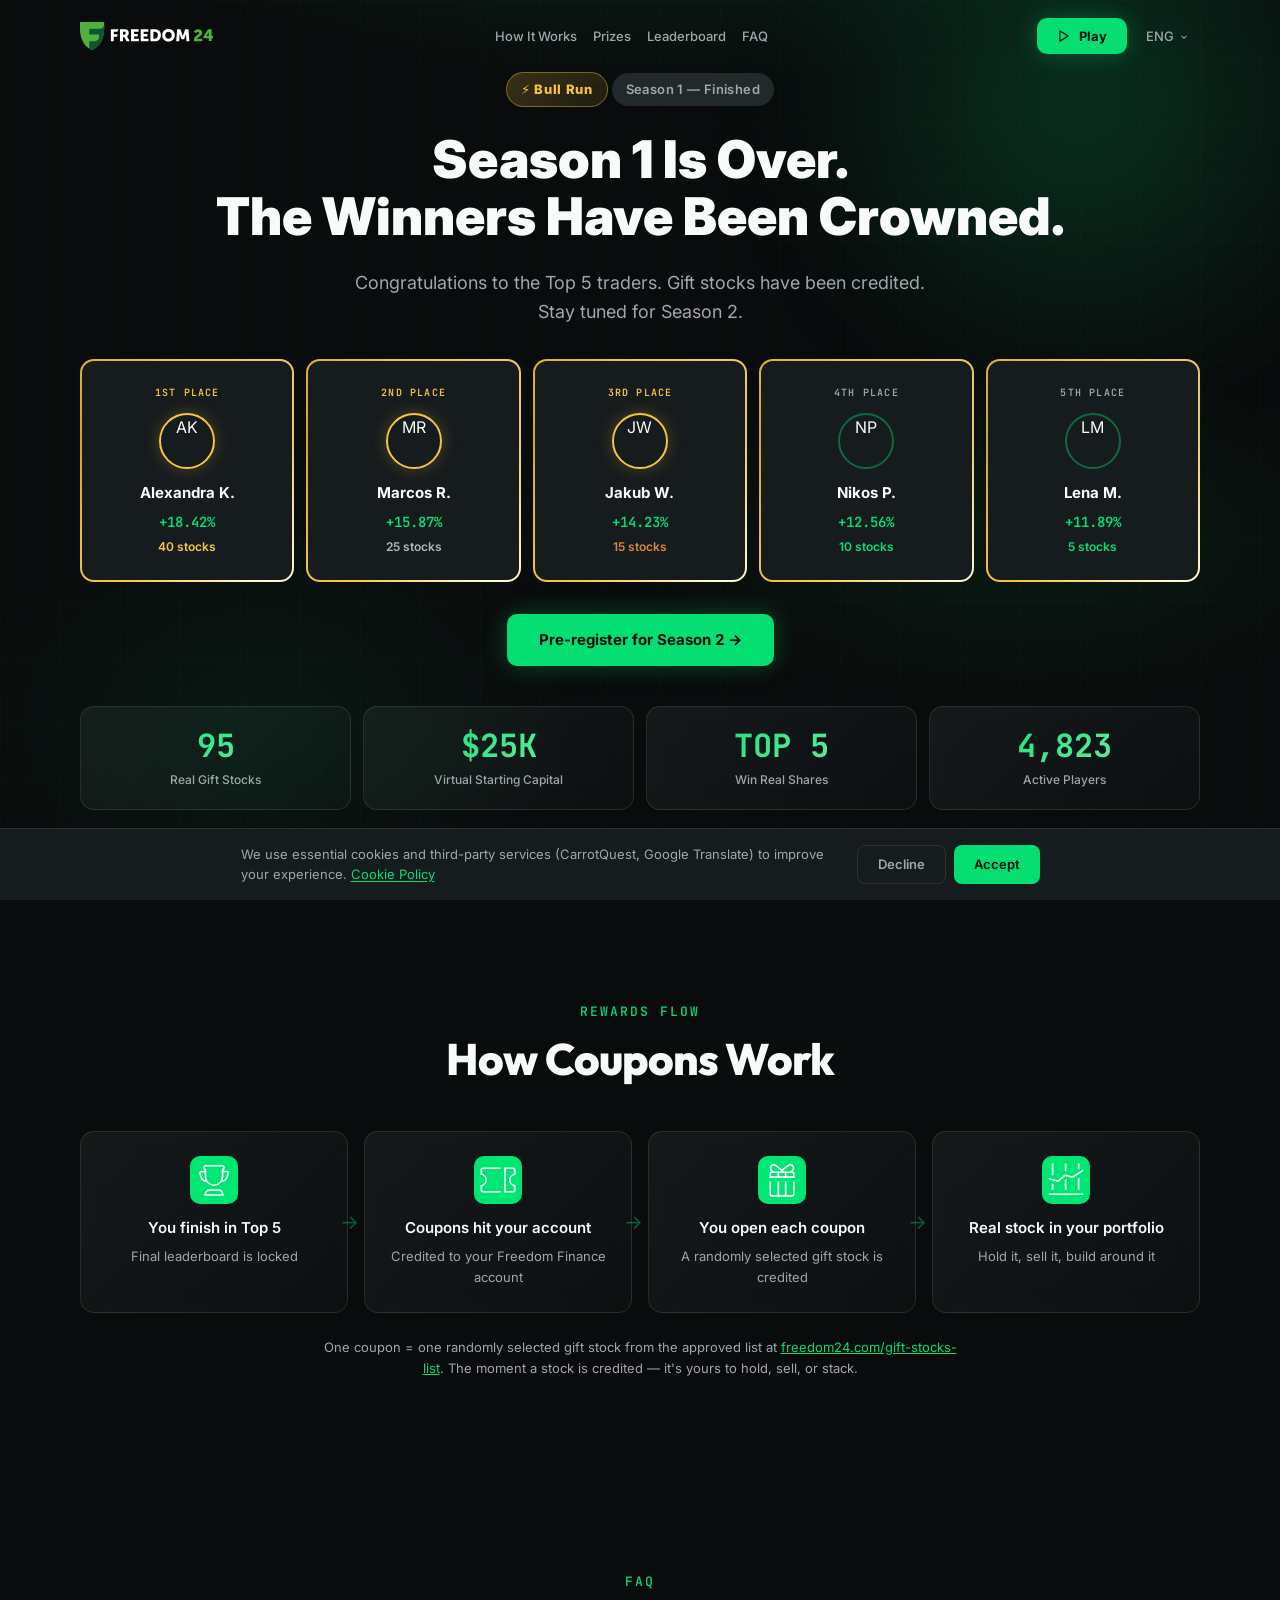
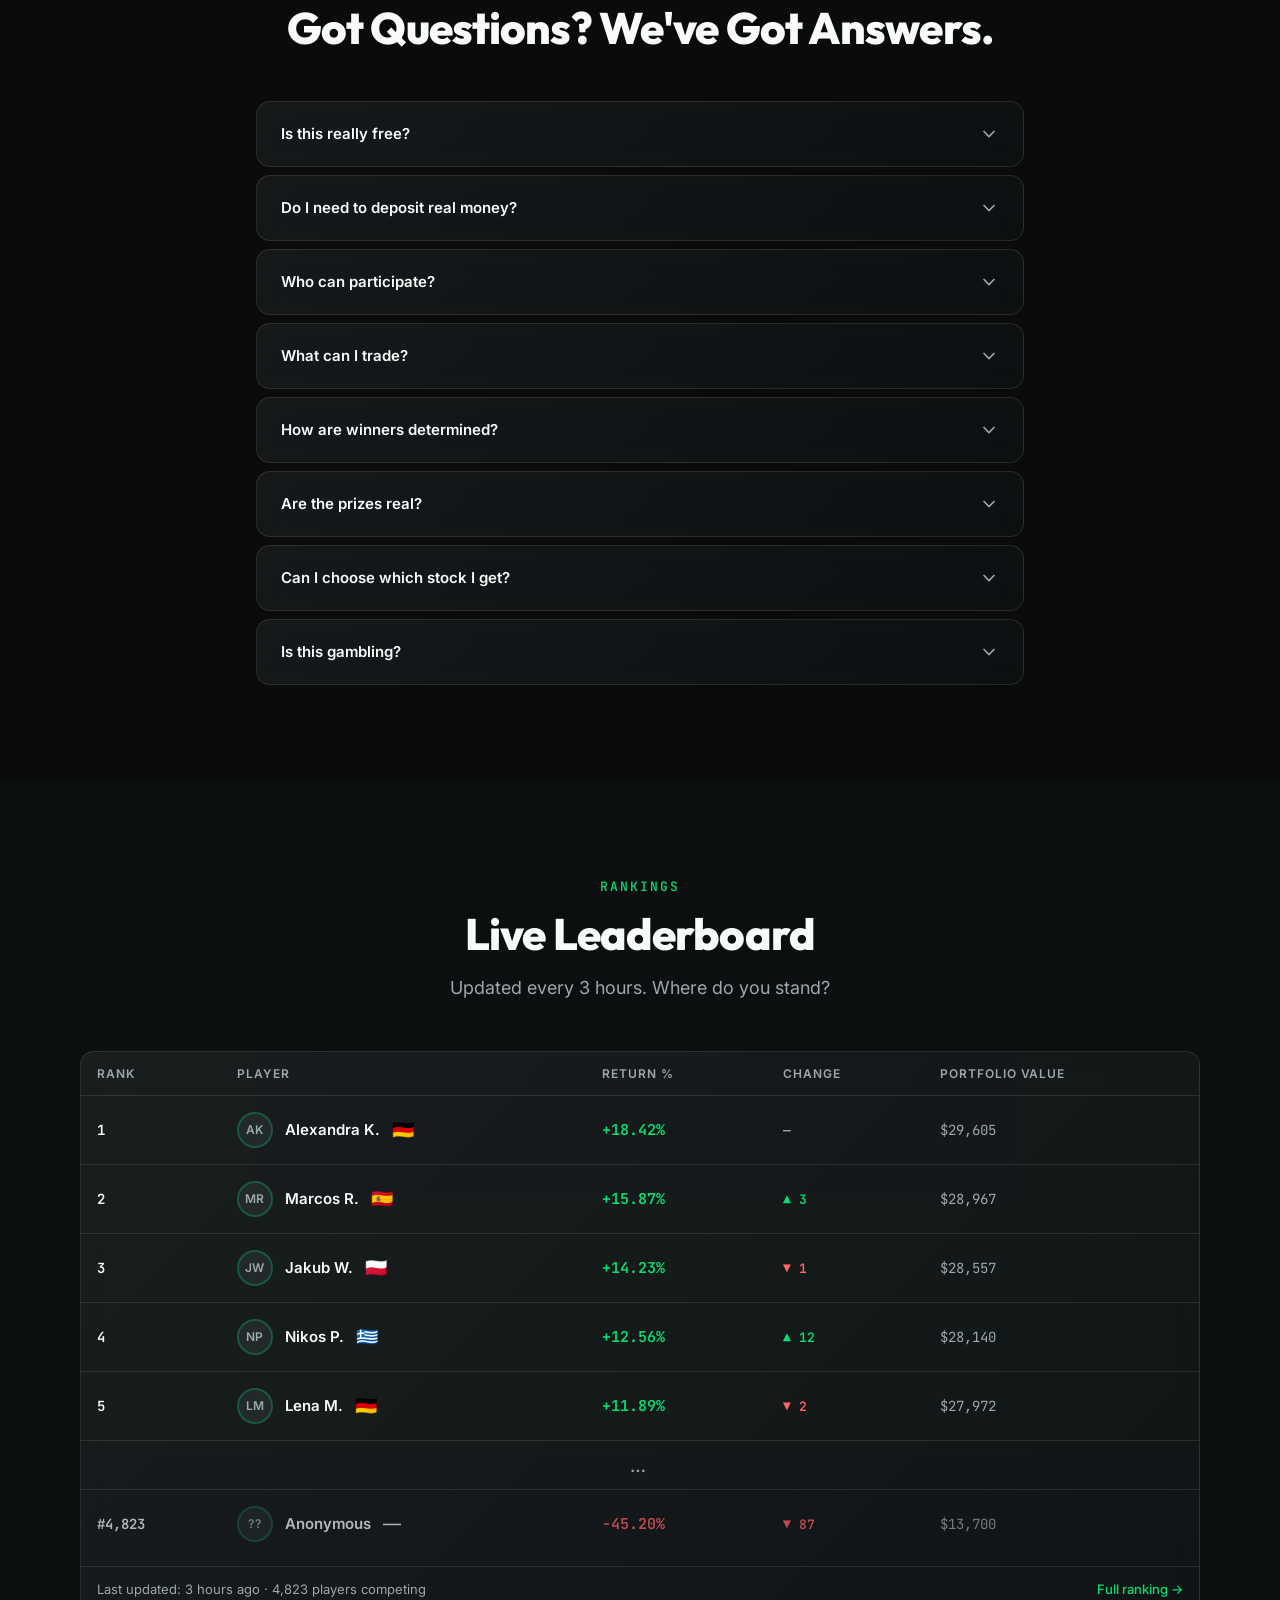
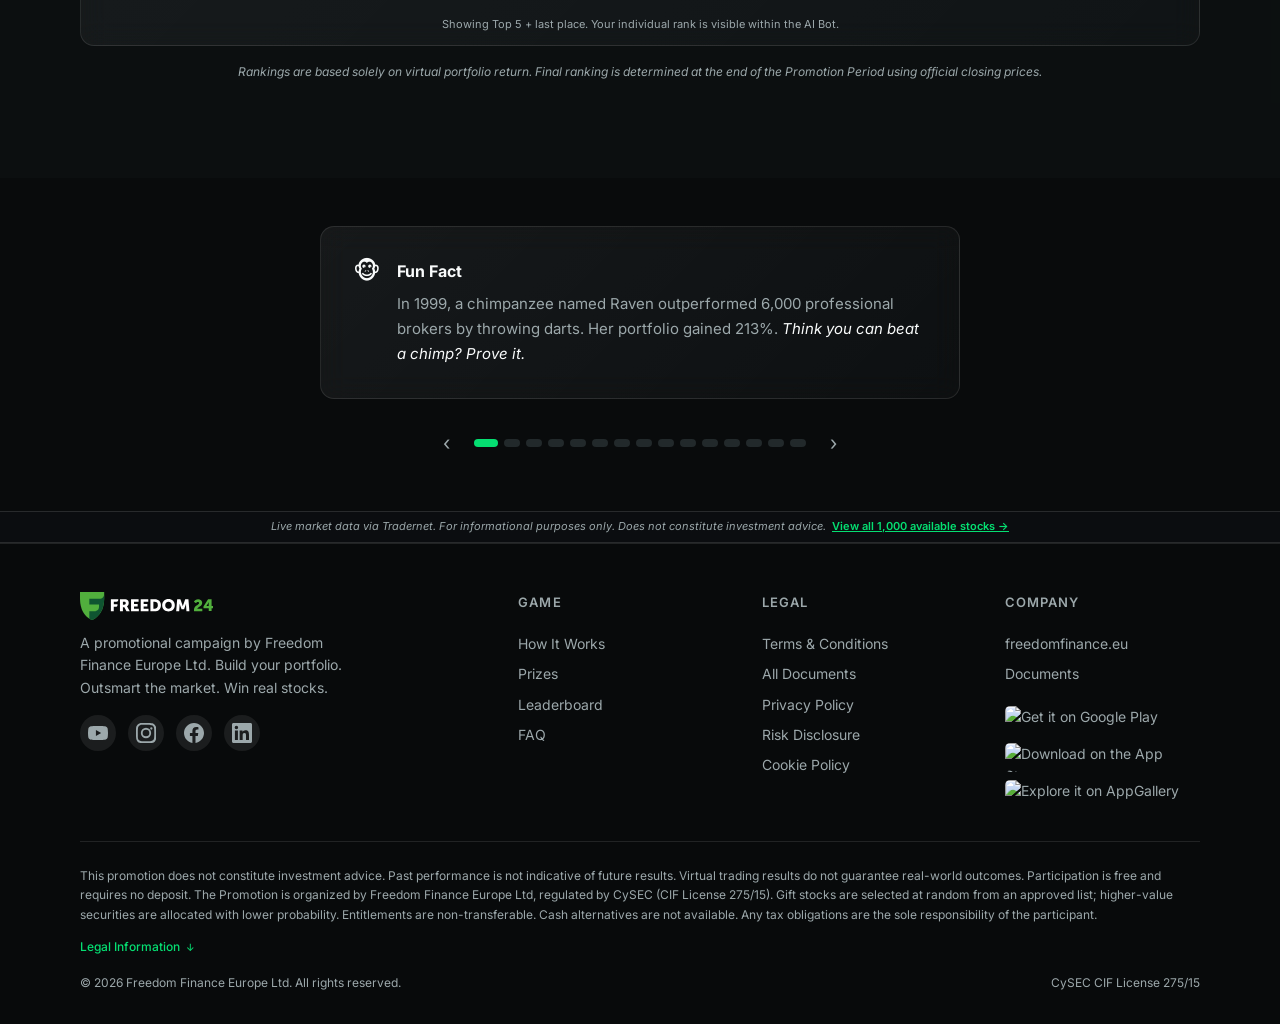
==== index.html @ 3cd76dab "Add Russian translation overrides and fix EN copy per review - Translation override engine: Mutation" ====
<!DOCTYPE html>
<html lang="en">
<head>
<meta charset="UTF-8">
<meta name="viewport" content="width=device-width, initial-scale=1.0, maximum-scale=5.0">
<title>AI Investment Challenge | Win Real Stocks | Freedom Finance</title>
<meta name="description" content="$25,000 virtual capital. 95 real gift stocks as prizes. Zero risk. Compete across Europe in the AI-powered Portfolio Battle by Freedom Finance.">
<meta name="robots" content="index, follow">
<meta name="theme-color" content="#06d6a0">
<meta name="apple-mobile-web-app-capable" content="yes">
<meta name="apple-mobile-web-app-status-bar-style" content="black-translucent">
<link rel="canonical" href="https://play.freedom24.com/">

<!-- Open Graph -->
<meta property="og:type" content="website">
<meta property="og:url" content="https://play.freedom24.com/">
<meta property="og:title" content="AI Investment Challenge — Portfolio Battle Season 1">
<meta property="og:description" content="Build your portfolio. Outsmart the market. Win 95 real gift stocks. No deposits. No fees.">
<meta property="og:image" content="https://play.freedom24.com/img/og-cover.png">
<meta property="og:image:width" content="1200">
<meta property="og:image:height" content="630">
<meta property="og:locale" content="en_US">
<meta property="og:site_name" content="Freedom Finance AI Game">

<!-- Twitter Card -->
<meta name="twitter:card" content="summary_large_image">
<meta name="twitter:title" content="AI Investment Challenge — Portfolio Battle Season 1">
<meta name="twitter:description" content="Build your portfolio. Outsmart the market. Win 95 real gift stocks.">
<meta name="twitter:image" content="https://play.freedom24.com/img/og-cover.png">

<!-- Favicon -->
<link rel="icon" type="image/png" href="freedom_ai_transparent_320.png">
<link rel="apple-touch-icon" href="freedom_ai_transparent_320.png">
<link rel="manifest" href="manifest.json">

<!-- Fonts -->
<link rel="preconnect" href="https://fonts.googleapis.com">
<link rel="preconnect" href="https://fonts.gstatic.com" crossorigin>
<link rel="dns-prefetch" href="https://lottie.host">
<link href="https://fonts.googleapis.com/css2?family=Inter:wght@400;500;600;700;800;900&family=Outfit:wght@500;600;700;800;900&family=JetBrains+Mono:wght@400;500;600&display=swap" rel="stylesheet">

<!-- Styles (bundled: 1 request instead of 30+ @import waterfall) -->
<link rel="stylesheet" href="app/styles.bundle.css">
<!-- Dev: use app/styles.css for unbundled @import version -->

<!-- Lottie (deferred) -->
<script src="https://unpkg.com/@lottiefiles/dotlottie-wc@0.9.10/dist/dotlottie-wc.js" type="module" integrity="sha384-JLDiMGB/MX5z4PUF+xCEpKtpmoaiSs+tylERQmweKA6AGjuLft585Ijh/YVVZ440" crossorigin="anonymous"></script>

<!-- Structured Data: Organization -->
<script type="application/ld+json">
{
  "@context": "https://schema.org",
  "@type": "Organization",
  "name": "Freedom Finance Europe",
  "url": "https://www.freedomfinance.eu",
  "logo": "https://play.freedom24.com/freedom_ai_transparent_320.png"
}
</script>

<!-- Structured Data: Event -->
<script type="application/ld+json">
{
  "@context": "https://schema.org",
  "@type": "Event",
  "name": "AI Investment Challenge — Portfolio Battle Season 1",
  "description": "$25,000 virtual capital. 95 real gift stocks as prizes. Build your portfolio, outsmart the market, win real stocks.",
  "startDate": "2026-05-11T00:00:00+00:00",
  "endDate": "2026-06-11T23:59:59+00:00",
  "eventStatus": "https://schema.org/EventScheduled",
  "eventAttendanceMode": "https://schema.org/OnlineEventAttendanceMode",
  "location": {
    "@type": "VirtualLocation",
    "url": "https://play.freedom24.com/"
  },
  "organizer": {
    "@type": "Organization",
    "name": "Freedom Finance Europe",
    "url": "https://www.freedomfinance.eu"
  },
  "image": "https://play.freedom24.com/img/og-cover.png",
  "offers": {
    "@type": "Offer",
    "price": "0",
    "priceCurrency": "USD",
    "availability": "https://schema.org/InStock"
  }
}
</script>

<!-- Structured Data: FAQ -->
<script type="application/ld+json">
{
  "@context": "https://schema.org",
  "@type": "FAQPage",
  "mainEntity": [
    {
      "@type": "Question",
      "name": "What is the AI Investment Challenge?",
      "acceptedAnswer": {
        "@type": "Answer",
        "text": "A free virtual trading competition where participants manage $25,000 in simulated capital using real market data. Top 5 players win real gift stocks."
      }
    },
    {
      "@type": "Question",
      "name": "How much does it cost to participate?",
      "acceptedAnswer": {
        "@type": "Answer",
        "text": "Nothing. Participation is completely free. No deposit, no fees. You just need a Freedom Finance account."
      }
    },
    {
      "@type": "Question",
      "name": "What can I win?",
      "acceptedAnswer": {
        "@type": "Answer",
        "text": "95 real gift stocks split among the top 5 players. 1st place receives 40 coupons, 2nd gets 25, 3rd gets 15, 4th gets 10, and 5th gets 5."
      }
    }
  ]
}
</script>
</head>
<body>

<!-- Skip Link (accessibility) -->
<a href="#hero" class="skip-link">Skip to main content</a>

<!-- Background -->
<div class="gradient-bg"></div>
<div class="ai-grid"></div>

<!-- ==================== SCROLL PROGRESS ==================== -->
<div class="scroll-progress"><div class="scroll-progress-bar" id="scrollProgress"></div></div>

<!-- ==================== HEADER ==================== -->
<header class="site-header" id="siteHeader">
  <div class="container header-inner">
    <a href="/" class="header-logo">
      <img src="assets/logo-ffeu-ai-game.svg" alt="AI Game | Portfolio Battle" />
    </a>

    <nav class="header-nav">
      <a href="#how-it-works">How It Works</a>
      <a href="#prizes">Prizes</a>
      <a href="#leaderboard" class="nav-leaderboard">Leaderboard</a>
      <a href="#faq">FAQ</a>
    </nav>

    <div class="header-actions">
      <div class="header-status notranslate" translate="no" id="headerStatus">
        <span class="badge badge-live" style="font-size:0.6875rem; padding:0.25rem 0.625rem;">
          <span class="pulse-dot" style="width:6px;height:6px;"></span> LIVE
        </span>
        <span class="header-countdown font-mono" id="headerCountdown">4d 18h</span>
      </div>
      <a href="https://tap.freedom24.com/to/chat/ai?text=play&utm_source=ai_game_site&utm_medium=web&utm_campaign=portfolio_battle_s1" target="_blank" rel="noopener" class="btn btn-primary header-cta">
        <svg width="14" height="14" viewBox="0 0 24 24" fill="none" stroke="currentColor" stroke-width="2" stroke-linecap="round" stroke-linejoin="round"><polygon points="5 3 19 12 5 21 5 3"/></svg>
        Play
      </a>
      <div class="notranslate" translate="no" style="position:relative;display:inline-block;">
        <button class="lang-switcher" id="langBtn" onclick="toggleLangDropdown()">ENG <svg width="10" height="10" viewBox="0 0 24 24" fill="none" stroke="currentColor" stroke-width="2.5"><polyline points="6 9 12 15 18 9"/></svg></button>
        <div class="lang-dropdown" id="langDropdown"></div>
      </div>
      <button class="mobile-menu-btn" id="menuBtn" aria-label="Toggle menu">
        <svg viewBox="0 0 24 24" fill="none" stroke="currentColor" stroke-width="2" stroke-linecap="round">
          <line x1="3" y1="6" x2="21" y2="6"/>
          <line x1="3" y1="12" x2="21" y2="12"/>
          <line x1="3" y1="18" x2="21" y2="18"/>
        </svg>
      </button>
    </div>
  </div>
</header>

<!-- Mobile Nav -->
<nav class="mobile-nav" id="mobileNav">
  <a href="#how-it-works" onclick="closeMobileMenu()">How It Works</a>
  <a href="#prizes" onclick="closeMobileMenu()">Prizes</a>
  <a href="#leaderboard" onclick="closeMobileMenu()" class="nav-leaderboard">Leaderboard</a>
  <a href="#faq" onclick="closeMobileMenu()">FAQ</a>
  <a href="https://freedom24.com/apps/?utm_campaign=product_rostix&utm_source=ai_game_site&utm_medium=web&utm_content=mobile_nav" target="_blank" rel="noopener" onclick="closeMobileMenu()" class="btn btn-secondary">Get the App</a>
  <a href="https://tap.freedom24.com/to/chat/ai?text=play&utm_source=ai_game_site&utm_medium=web&utm_campaign=portfolio_battle_s1&utm_content=mobile_nav" target="_blank" rel="noopener" onclick="closeMobileMenu()" class="btn btn-primary" style="margin-top: 0.5rem;">Play &rarr;</a>
</nav>

<main>
<!-- ==================== HERO ==================== -->
<section class="hero" id="hero">
  <div class="hero-glow"></div>
  <div class="container">

    <!-- ===== STATE 1: NEW USER (pre-season / not yet joined) ===== -->
    <div class="hero-content" id="heroNewUser" data-hero-state="new_user">
      <div class="hero-text">
        <span class="badge badge-season">&#9889; Bull Run</span>
        <span class="badge badge-primary">Season 1 — Starts Soon</span>
        <h1 class="hero-title">
          The <span class="gradient-text">AI Investment Challenge</span> launches in
        </h1>

        <div class="countdown notranslate" translate="no" id="countdown">
          <div class="countdown-unit">
            <span class="countdown-value" id="cd-days">04</span>
            <span class="countdown-label">Days</span>
          </div>
          <div class="countdown-unit">
            <span class="countdown-value" id="cd-hours">18</span>
            <span class="countdown-label">Hours</span>
          </div>
          <div class="countdown-unit">
            <span class="countdown-value" id="cd-mins">32</span>
            <span class="countdown-label">Min</span>
          </div>
          <div class="countdown-unit">
            <span class="countdown-value" id="cd-secs">07</span>
            <span class="countdown-label">Sec</span>
          </div>
        </div>

        <p class="hero-subtitle">$25,000 to prove it. 95 real stocks for those who do.</p>
        <p class="hero-description">Build your portfolio. Outsmart the market. Win real stocks deposited to your Freedom&nbsp;Finance account. No deposits. No fees. Just your strategy vs. real market data.</p>

        <div class="hero-ctas">
          <a href="https://tap.freedom24.com/to/chat/ai?text=play&utm_source=ai_game_site&utm_medium=web&utm_campaign=portfolio_battle_s1&utm_content=hero" target="_blank" rel="noopener" class="btn btn-primary">Join the Battle &rarr;</a>
          <a href="#how-it-works" class="btn btn-secondary">How It Works &darr;</a>
        </div>

        <p class="hero-note">No deposit required. No fees. The earlier you join, the more time you have to climb the leaderboard.</p>
      </div>

      <!-- KEY VISUAL: Crown + Coins Parallax -->
      <div class="hero-visual hero-kv">
        <div class="hero-kv-scene" id="heroKvScene">
          <!-- Layer order: 1=bottom → 6=top (coin_05 behind all) -->
          <img src="Heroblock_img/billions_portfolio_battle_KV_T1_crown_coin_05 (0-00-00-00) 1.png" alt="" class="hero-kv-layer" data-parallax-speed="0.15" data-parallax-rotate="-12">
          <img src="Heroblock_img/billions_portfolio_battle_KV_T1_crown_coin_04 (0-00-00-00) 1.png" alt="" class="hero-kv-layer" data-parallax-speed="0.22" data-parallax-rotate="10">
          <img src="Heroblock_img/billions_portfolio_battle_KV_T1_crown_crown (0-00-00-00) 1.png" alt="Golden Crown" class="hero-kv-layer hero-kv-crown" data-parallax-speed="0.04">
          <img src="Heroblock_img/billions_portfolio_battle_KV_T1_crown_coin_01 (0-00-00-00) 1.png" alt="" class="hero-kv-layer" data-parallax-speed="0.10" data-parallax-rotate="5">
          <img src="Heroblock_img/billions_portfolio_battle_KV_T1_crown_coin_03 (0-00-00-00) 1.png" alt="" class="hero-kv-layer" data-parallax-speed="0.18" data-parallax-rotate="-6">
          <img src="Heroblock_img/billions_portfolio_battle_KV_T1_crown_coin_02 (0-00-00-00) 1.png" alt="" class="hero-kv-layer" data-parallax-speed="0.12" data-parallax-rotate="8">
        </div>
      </div>
    </div>

    <!-- ===== STATE 2: PARTICIPANT (season live or returning user) ===== -->
    <div class="hero-content" id="heroParticipant" data-hero-state="participant">
      <div class="hero-text">
        <span class="badge badge-season">&#9889; Bull Run</span>
        <span class="badge badge-live notranslate" translate="no"><span class="pulse-dot"></span> Season 1 — LIVE</span>
        <h1 class="hero-title">
          The <span class="gradient-text">Battle Is On.</span> Where Do You Stand?
        </h1>

        <p class="hero-subtitle">Season ends <span class="font-mono notranslate" translate="no" id="liveCountdownInline"></span></p>
        <p class="hero-description">The leaderboard updates every 3 hours. Check your rank, adjust your strategy, climb to the top. Only 5 spots get rewarded &mdash; and the clock is ticking.</p>

        <div class="hero-ctas">
          <a href="https://tap.freedom24.com/to/chat/ai?text=play&utm_source=ai_game_site&utm_medium=web&utm_campaign=portfolio_battle_s1&utm_content=hero_live" target="_blank" rel="noopener" class="btn btn-primary">Play Now &rarr;</a>
          <a href="#how-it-works" class="btn btn-secondary">How It Works &darr;</a>
        </div>
      </div>

      <!-- LIVE LEADERBOARD WIDGET IN HERO -->
      <div class="hero-leaderboard glass notranslate" translate="no">
        <div class="lb-header">
          <h3>&#127942; Live Leaderboard</h3>
          <span class="total">4,823 players</span>
        </div>
        <table class="leaderboard-table">
          <tbody>
            <tr>
              <td><span class="lb-rank">1</span></td>
              <td><div class="lb-player"><span class="lb-avatar">AK</span><span class="lb-name">Alexandra K.</span><span class="lb-flag">&#127465;&#127466;</span></div></td>
              <td><span class="lb-return positive">+18.42%</span></td>
              <td><span class="lb-change same">&mdash;</span></td>
            </tr>
            <tr>
              <td><span class="lb-rank">2</span></td>
              <td><div class="lb-player"><span class="lb-avatar">MR</span><span class="lb-name">Marcos R.</span><span class="lb-flag">&#127466;&#127480;</span></div></td>
              <td><span class="lb-return positive">+15.87%</span></td>
              <td><span class="lb-change up">&#9650; 3</span></td>
            </tr>
            <tr>
              <td><span class="lb-rank">3</span></td>
              <td><div class="lb-player"><span class="lb-avatar">JW</span><span class="lb-name">Jakub W.</span><span class="lb-flag">&#127477;&#127473;</span></div></td>
              <td><span class="lb-return positive">+14.23%</span></td>
              <td><span class="lb-change down">&#9660; 1</span></td>
            </tr>
            <tr>
              <td><span class="lb-rank">4</span></td>
              <td><div class="lb-player"><span class="lb-avatar">NP</span><span class="lb-name">Nikos P.</span><span class="lb-flag">&#127468;&#127479;</span></div></td>
              <td><span class="lb-return positive">+12.56%</span></td>
              <td><span class="lb-change up">&#9650; 12</span></td>
            </tr>
            <tr>
              <td><span class="lb-rank">5</span></td>
              <td><div class="lb-player"><span class="lb-avatar">LM</span><span class="lb-name">Lena M.</span><span class="lb-flag">&#127465;&#127466;</span></div></td>
              <td><span class="lb-return positive">+11.89%</span></td>
              <td><span class="lb-change down">&#9660; 2</span></td>
            </tr>
            <tr style="opacity:0.5; border-top:1px dashed var(--border);">
              <td><span class="lb-rank">#4,823</span></td>
              <td><div class="lb-player"><span class="lb-avatar">??</span><span class="lb-name">Anonymous</span></div></td>
              <td><span class="lb-return negative">-45.20%</span></td>
              <td><span class="lb-change down">&#9660; 87</span></td>
            </tr>
          </tbody>
        </table>
        <div class="lb-meta">
          <span>Updated 3h ago</span>
          <a href="https://tap.freedom24.com/to/chat/ai?text=/leaderboard&utm_source=ai_game_site&utm_medium=web&utm_campaign=portfolio_battle_s1&utm_content=hero_leaderboard" target="_blank" rel="noopener" style="color:var(--primary); font-weight:500; text-decoration:none;">Full ranking &rarr;</a>
        </div>
      </div>
    </div>

    <!-- ===== STATE 3: CLOSED (season ended) ===== -->
    <div id="heroClosed" data-hero-state="closed" style="text-align:center;">
      <span class="badge badge-season">&#9889; Bull Run</span>
      <span class="badge" style="background:var(--muted); color:var(--muted-fg);">Season 1 — Finished</span>
      <h1 class="hero-closed-title" style="margin-top:1.5rem;">
        Season 1 Is Over.<br>The <span class="gradient-text">Winners Have Been Crowned.</span>
      </h1>
      <p class="hero-closed-sub">Congratulations to the Top 5 traders. Gift stocks have been credited. Stay tuned for Season 2.</p>

      <!-- Winners podium — Top 5 -->
      <div class="closed-podium">
        <div class="closed-winner-card glass winner-gold">
          <div class="closed-winner-place">1st place</div>
          <div class="closed-winner-avatar">AK</div>
          <div class="closed-winner-name">Alexandra K.</div>
          <div class="closed-winner-return font-mono">+18.42%</div>
          <div class="closed-winner-prize">40 stocks</div>
        </div>
        <div class="closed-winner-card glass winner-silver">
          <div class="closed-winner-place">2nd place</div>
          <div class="closed-winner-avatar">MR</div>
          <div class="closed-winner-name">Marcos R.</div>
          <div class="closed-winner-return font-mono">+15.87%</div>
          <div class="closed-winner-prize">25 stocks</div>
        </div>
        <div class="closed-winner-card glass winner-bronze">
          <div class="closed-winner-place">3rd place</div>
          <div class="closed-winner-avatar">JW</div>
          <div class="closed-winner-name">Jakub W.</div>
          <div class="closed-winner-return font-mono">+14.23%</div>
          <div class="closed-winner-prize">15 stocks</div>
        </div>
        <div class="closed-winner-card glass winner-4th">
          <div class="closed-winner-place">4th place</div>
          <div class="closed-winner-avatar">NP</div>
          <div class="closed-winner-name">Nikos P.</div>
          <div class="closed-winner-return font-mono">+12.56%</div>
          <div class="closed-winner-prize">10 stocks</div>
        </div>
        <div class="closed-winner-card glass winner-5th">
          <div class="closed-winner-place">5th place</div>
          <div class="closed-winner-avatar">LM</div>
          <div class="closed-winner-name">Lena M.</div>
          <div class="closed-winner-return font-mono">+11.89%</div>
          <div class="closed-winner-prize">5 stocks</div>
        </div>
      </div>

      <div class="hero-ctas" style="justify-content:center;">
        <a href="https://tap.freedom24.com/to/chat/ai?text=play&utm_source=ai_game_site&utm_medium=web&utm_campaign=portfolio_battle_s2&utm_content=hero_closed" target="_blank" rel="noopener" class="btn btn-primary">Pre-register for Season 2 &rarr;</a>
      </div>
    </div>

    <!-- Hero Stats (all states) -->
    <div class="hero-stats">
      <div class="stat-card glass">
        <div class="stat-value">95</div>
        <div class="stat-label">Real Gift Stocks</div>
      </div>
      <div class="stat-card glass">
        <div class="stat-value">$25K</div>
        <div class="stat-label">Virtual Starting Capital</div>
      </div>
      <div class="stat-card glass">
        <div class="stat-value">TOP 5</div>
        <div class="stat-label">Win Real Shares</div>
      </div>
      <div class="stat-card glass">
        <div class="stat-value font-mono" id="stat-participants">4,823</div>
        <div class="stat-label">Active Players</div>
      </div>
    </div>
  </div>
</section>

<!-- ==================== LIVE TICKERS STRIP ==================== -->
<div class="tickers-strip notranslate" translate="no">
  <div class="tickers-track" id="tickersTrack"></div>
  <div class="tickers-disclaimer">Live market data via Tradernet. For informational purposes only. Does not constitute investment advice. &nbsp;<a href="javascript:void(0)" onclick="openTickersModal()" style="color:var(--primary); font-weight:600; font-style:normal; text-decoration:underline; cursor:pointer;">View all 1,000 available stocks &rarr;</a></div>
</div>

<!-- ==================== BENEFITS ==================== -->
<section id="benefits">
  <div class="container">
    <div class="section-header animate-in">
      <p class="section-eyebrow">Why Play</p>
      <h2 class="section-title">Why You Should Be In This Game</h2>
      <p class="section-subtitle">Spoiler: doing nothing is the only losing strategy here.</p>
    </div>

    <div class="benefits-grid">
      <div class="benefit-card glass animate-in">
        <div class="benefit-icon"><img src="img/icon-trophy.svg" alt="" width="48" height="48"></div>
        <h3 class="benefit-title">95 Real Stocks. Zero Investment.</h3>
        <p class="benefit-text">The winner takes 40 gift stocks. Second place — 25. That's real shares of real companies deposited to your account. No deposit, no fees. Your only investment is your intellect.</p>
      </div>
      <div class="benefit-card glass animate-in">
        <div class="benefit-icon"><img src="img/icon-lightbulb.svg" alt="" width="48" height="48"></div>
        <h3 class="benefit-title">Test Your Hypotheses</h3>
        <p class="benefit-text">That "brilliant" stock idea you had at 3AM? Now you can test it with $25K in virtual cash instead of your savings. You're welcome.</p>
      </div>
      <div class="benefit-card glass animate-in">
        <div class="benefit-icon"><img src="img/icon-bar-chart.svg" alt="" width="48" height="48"></div>
        <h3 class="benefit-title">Level Up Your Financial IQ</h3>
        <p class="benefit-text">Learn portfolio management by actually doing it. No textbooks. No boring lectures. Just real market data and real decisions.</p>
      </div>
      <div class="benefit-card glass animate-in">
        <div class="benefit-icon"><img src="img/icon-chip.svg" alt="" width="48" height="48"></div>
        <h3 class="benefit-title">AI-Powered Experience</h3>
        <p class="benefit-text">Trade through our AI Assistant — the same kind of technology hedge funds pay millions for. You get it for free. For now.</p>
      </div>
      <div class="benefit-card glass animate-in">
        <div class="benefit-icon"><img src="img/icon-equalizer.svg" alt="" width="48" height="48"></div>
        <h3 class="benefit-title">Short Selling Included</h3>
        <p class="benefit-text">Think a stock is overpriced? Short it. Because real investing isn't just about buying — it's about being right.</p>
      </div>
      <div class="benefit-card glass animate-in">
        <div class="benefit-icon"><img src="img/icon-eu.svg" alt="" width="48" height="48"></div>
        <h3 class="benefit-title">Compete Across Europe</h3>
        <p class="benefit-text">You're not just playing against yourself. Thousands of traders across Europe are in the ring. Where do you rank?</p>
      </div>
    </div>
  </div>
</section>

<!-- ==================== HOW IT WORKS ==================== -->
<section id="how-it-works">
  <div class="container">
    <div class="section-header animate-in">
      <p class="section-eyebrow">4 Steps</p>
      <h2 class="section-title">From Zero to Portfolio Hero in 4&nbsp;Steps</h2>
    </div>

    <div class="timeline">
      <div class="timeline-step glass animate-in">
        <div class="step-number">STEP 01</div>
        <div class="step-creative"><img src="icon/4_steps_img_01.png" alt="Step 1 — Get Invited" loading="lazy"></div>
        <h3 class="step-title">Get Invited</h3>
        <p class="step-text">Check your email, push notifications, or app stories. If you see the invite — you're in the club. Don't have an invite? Open a Freedom Finance account. It takes 5 minutes.</p>
        <a href="https://freedom24.com/apps/?utm_campaign=product_rostix&utm_source=ai_game_site&utm_medium=web&utm_content=step1" target="_blank" rel="noopener" class="step-cta">
          Open Account <svg viewBox="0 0 24 24" fill="none" stroke="currentColor" stroke-width="2" stroke-linecap="round" stroke-linejoin="round"><line x1="5" y1="12" x2="19" y2="12"/><polyline points="12 5 19 12 12 19"/></svg>
        </a>
      </div>
      <div class="timeline-step glass animate-in">
        <div class="step-number">STEP 02</div>
        <div class="step-creative"><img src="icon/4_steps_img_02.png" alt="Step 2 — Accept the Challenge" loading="lazy"></div>
        <h3 class="step-title">Accept the Challenge</h3>
        <p class="step-text">Open the AI Bot. Hit /start. Accept the terms. Hit /play. You now have $25,000 in virtual cash. Feel powerful yet?</p>
        <a href="https://tap.freedom24.com/to/chat/ai?text=/start&utm_source=ai_game_site&utm_medium=web&utm_campaign=portfolio_battle_s1&utm_content=step2" target="_blank" rel="noopener" class="step-cta">
          Open the Bot <svg viewBox="0 0 24 24" fill="none" stroke="currentColor" stroke-width="2" stroke-linecap="round" stroke-linejoin="round"><line x1="5" y1="12" x2="19" y2="12"/><polyline points="12 5 19 12 12 19"/></svg>
        </a>
      </div>
      <div class="timeline-step glass animate-in">
        <div class="step-number">STEP 03</div>
        <div class="step-creative"><img src="icon/4_steps_img_03.png" alt="Step 3 — Build Your Portfolio" loading="lazy"></div>
        <h3 class="step-title">Build Your Portfolio</h3>
        <p class="step-text">Choose from approximately <a href="javascript:void(0)" onclick="openTickersModal()" style="color:var(--primary); font-weight:500; text-decoration:underline;">1,000 stocks</a> available in the Bot. Buy. Sell. Short. The market is live. Your moves are tracked. Leaderboard updates every 3 hours.</p>
        <a href="https://tap.freedom24.com/to/chat/ai?text=play&utm_source=ai_game_site&utm_medium=web&utm_campaign=portfolio_battle_s1&utm_content=step3" target="_blank" rel="noopener" class="step-cta">
          Play <svg viewBox="0 0 24 24" fill="none" stroke="currentColor" stroke-width="2" stroke-linecap="round" stroke-linejoin="round"><line x1="5" y1="12" x2="19" y2="12"/><polyline points="12 5 19 12 12 19"/></svg>
        </a>
      </div>
      <div class="timeline-step glass animate-in">
        <div class="step-number">STEP 04</div>
        <div class="step-creative"><img src="icon/4_steps_img_04.png" alt="Step 4 — Win Real Gift Stocks" loading="lazy"></div>
        <h3 class="step-title">Win Real Gift Stocks</h3>
        <p class="step-text">The season ends June 11, 2026. Final standings are locked. 95 real gift stocks split among the TOP 5: the winner alone takes home 40. Coupons are credited to your Freedom Finance account.</p>
        <a href="#prizes" class="step-cta">
          See Prizes <svg viewBox="0 0 24 24" fill="none" stroke="currentColor" stroke-width="2" stroke-linecap="round" stroke-linejoin="round"><line x1="5" y1="12" x2="19" y2="12"/><polyline points="12 5 19 12 12 19"/></svg>
        </a>
      </div>
    </div>
  </div>
</section>

<!-- ==================== PRIZES PODIUM ==================== -->
<section id="prizes" class="prizes-section">
  <!-- Click-spawned confetti container -->
  <div class="container">
    <div class="section-header animate-in">
      <p class="section-eyebrow">Season 1 &middot; Rewards</p>
      <h2 class="section-title">Five Spots. Ninety-Five Real Stocks. One&nbsp;Leaderboard.</h2>
      <p class="section-subtitle">No participation prizes. No consolation rounds. Only the top 5 walk away with shares. Where will you finish?</p>
    </div>

    <!-- Prize Pool Showcase -->
    <div class="prize-pool-showcase animate-in" id="prizePoolShowcase">
      <div class="prize-pool-eyebrow">Total Prize Pool</div>
      <div class="prize-pool-number font-display" id="prizePoolCounter">0</div>
      <div class="prize-pool-label">Real Gift Stocks</div>
      <div class="prize-pool-sub">Each coupon = one randomly selected share of a publicly traded company. Deposited directly to your Freedom Finance account. Real. Tradeable. Yours to keep.</div>

      <div class="prize-dist-bar" id="prizeDistBar">
        <div class="prize-dist-seg" data-place="1">40</div>
        <div class="prize-dist-seg" data-place="2">25</div>
        <div class="prize-dist-seg" data-place="3">15</div>
        <div class="prize-dist-seg" data-place="4">10</div>
        <div class="prize-dist-seg" data-place="5">5</div>
      </div>
      <div class="prize-dist-legend">
        <span><span class="dot" style="background:#f5c542;"></span> 1st &mdash; 40 stocks</span>
        <span><span class="dot" style="background:#b0b8bc;"></span> 2nd &mdash; 25 stocks</span>
        <span><span class="dot" style="background:#d4863a;"></span> 3rd &mdash; 15 stocks</span>
        <span><span class="dot" style="background:var(--primary);"></span> 4th &mdash; 10 stocks</span>
        <span><span class="dot" style="background:#22a86a;"></span> 5th &mdash; 5 stocks</span>
      </div>
    </div>

    <!-- Prize Cards -->
    <div class="prizes-layout">
      <div class="prize-card glass gold animate-in">
        <div class="prize-creative">
          <img src="icon/award_crown_green 1.png" alt="1st Place">
        </div>
        <div class="prize-place">1st Place</div>
        <div class="prize-coupons">40</div>
        <div class="prize-label">coupons = 40 gift stocks</div>

        <div class="prize-proportion"><div class="prize-proportion-fill" style="--pct:100%"></div></div>
        <div class="prize-pct">42% of all prizes</div>
      </div>
      <div class="prize-card glass silver animate-in">
        <div class="prize-creative">
          <img src="icon/award_cup_green 1.png" alt="2nd Place">
        </div>
        <div class="prize-place">2nd Place</div>
        <div class="prize-coupons">25</div>
        <div class="prize-label">coupons = 25 gift stocks</div>

        <div class="prize-proportion"><div class="prize-proportion-fill" style="--pct:62.5%"></div></div>
        <div class="prize-pct">26% of all prizes</div>
      </div>
      <div class="prize-card glass bronze animate-in">
        <div class="prize-creative">
          <img src="icon/award_medal_green 1.png" alt="3rd Place">
        </div>
        <div class="prize-place">3rd Place</div>
        <div class="prize-coupons">15</div>
        <div class="prize-label">coupons = 15 gift stocks</div>

        <div class="prize-proportion"><div class="prize-proportion-fill" style="--pct:37.5%"></div></div>
        <div class="prize-pct">16% of all prizes</div>
      </div>
      <div class="prize-card glass animate-in">
        <div class="prize-creative">
          <img src="icon/award_star_green 1.png" alt="4th Place">
        </div>
        <div class="prize-place">4th Place</div>
        <div class="prize-coupons">10</div>
        <div class="prize-label">coupons = 10 gift stocks</div>

        <div class="prize-proportion"><div class="prize-proportion-fill" style="--pct:25%"></div></div>
        <div class="prize-pct">11% of all prizes</div>
      </div>
      <div class="prize-card glass animate-in">
        <div class="prize-creative">
          <img src="icon/award_star_green 1.png" alt="5th Place">
        </div>
        <div class="prize-place">5th Place</div>
        <div class="prize-coupons">5</div>
        <div class="prize-label">coupons = 5 gift stocks</div>

        <div class="prize-proportion"><div class="prize-proportion-fill" style="--pct:12.5%"></div></div>
        <div class="prize-pct">5% of all prizes</div>
      </div>
    </div>

  </div>
</section>

<!-- ==================== COUPONS EXPLAINER ==================== -->
<section id="coupons">
  <div class="container">
    <div class="section-header animate-in">
      <p class="section-eyebrow">Rewards Flow</p>
      <h2 class="section-title">How Coupons Work</h2>
    </div>

    <div class="coupons-flow">
      <div class="coupon-step glass animate-in">
        <div class="coupon-icon"><img src="img/icon-trophy.svg" alt="" width="48" height="48"></div>
        <div class="coupon-title">You finish in Top 5</div>
        <div class="coupon-text">Final leaderboard is locked</div>
        <span class="coupon-arrow">&rarr;</span>
      </div>
      <div class="coupon-step glass animate-in">
        <div class="coupon-icon"><img src="img/icon-coupon.svg" alt="" width="48" height="48"></div>
        <div class="coupon-title">Coupons hit your account</div>
        <div class="coupon-text">Credited to your Freedom Finance account</div>
        <span class="coupon-arrow">&rarr;</span>
      </div>
      <div class="coupon-step glass animate-in">
        <div class="coupon-icon"><img src="img/icon-gift.svg" alt="" width="48" height="48"></div>
        <div class="coupon-title">You open each coupon</div>
        <div class="coupon-text">A randomly selected gift stock is credited</div>
        <span class="coupon-arrow">&rarr;</span>
      </div>
      <div class="coupon-step glass animate-in">
        <div class="coupon-icon"><img src="img/icon-chart-trend.svg" alt="" width="48" height="48"></div>
        <div class="coupon-title">Real stock in your portfolio</div>
        <div class="coupon-text">Hold it, sell it, build around it</div>
      </div>
    </div>

    <p class="coupons-note">One coupon = one randomly selected gift stock from the approved list at <a href="gift-stocks-list.html" target="_blank" rel="noopener" style="color:var(--primary); text-decoration:underline;">freedom24.com/gift-stocks-list</a>. The moment a stock is credited — it's yours to hold, sell, or stack.</p>
  </div>
</section>

<!-- ==================== TRANSPARENCY ==================== -->
<section id="transparency">
  <div class="container">
    <div class="section-header animate-in">
      <p class="section-eyebrow">Fair Play</p>
      <h2 class="section-title">Full Transparency</h2>
    </div>

    <div class="transparency-grid">
      <div class="transparency-card glass animate-in">
        <div class="icon"><img src="img/icon-timer-check.svg" alt="" width="48" height="48"></div>
        <h4>Winners by Performance</h4>
        <p>Your rank is determined by your virtual portfolio return. No luck. No random draws. Just you and the market.</p>
      </div>
      <div class="transparency-card glass animate-in">
        <div class="icon"><img src="img/icon-shuffle.svg" alt="" width="48" height="48"></div>
        <h4>Stocks by Random Allocation</h4>
        <p>Specific gift stocks are drawn at random from the approved list. You can't pick the issuer — but every stock is real, tradeable, and yours to keep.</p>
      </div>
      <div class="transparency-card glass animate-in">
        <div class="icon"><img src="img/icon-scales.svg" alt="" width="48" height="48"></div>
        <h4>Weighted by Value</h4>
        <p>Higher-value securities have lower probability. Lower-value — higher. Fair, transparent, automated.</p>
      </div>
      <div class="transparency-card glass animate-in">
        <div class="icon"><img src="img/icon-lock.svg" alt="" width="48" height="48"></div>
        <h4>Non-Transferable</h4>
        <p>Coupons and gift stocks are tied to your account. No cash alternative. No transfers. But once credited — do whatever you want with it.</p>
      </div>
    </div>

    <div class="tiebreaker-card glass animate-in">
      <div class="icon"><img src="img/icon-target.svg" alt="" width="48" height="48"></div>
      <div>
        <h4>What if there's a tie?</h4>
        <p>If two traders post identical returns, the one who reached that result first takes the higher rank. Speed of conviction matters.</p>
      </div>
    </div>
  </div>
</section>

<!-- ==================== LEADERBOARD PREVIEW ==================== -->
<section id="leaderboard" class="leaderboard-section notranslate" translate="no">
  <div class="container">
    <div class="section-header animate-in">
      <p class="section-eyebrow">Rankings</p>
      <h2 class="section-title">Live Leaderboard</h2>
      <p class="section-subtitle">Updated every 3 hours. Where do you stand?</p>
    </div>

    <div class="glass animate-in" style="overflow:hidden">
      <table class="leaderboard-table">
        <thead>
          <tr>
            <th>Rank</th>
            <th>Player</th>
            <th>Return %</th>
            <th>Change</th>
            <th>Portfolio Value</th>
          </tr>
        </thead>
        <tbody>
          <tr>
            <td><span class="lb-rank">1</span></td>
            <td><div class="lb-player"><span class="lb-avatar">AK</span><span class="lb-name">Alexandra K.</span><span class="lb-flag">&#127465;&#127466;</span></div></td>
            <td><span class="lb-return positive">+18.42%</span></td>
            <td><span class="lb-change same">&mdash;</span></td>
            <td><span class="lb-value">$29,605</span></td>
          </tr>
          <tr>
            <td><span class="lb-rank">2</span></td>
            <td><div class="lb-player"><span class="lb-avatar">MR</span><span class="lb-name">Marcos R.</span><span class="lb-flag">&#127466;&#127480;</span></div></td>
            <td><span class="lb-return positive">+15.87%</span></td>
            <td><span class="lb-change up">&#9650; 3</span></td>
            <td><span class="lb-value">$28,967</span></td>
          </tr>
          <tr>
            <td><span class="lb-rank">3</span></td>
            <td><div class="lb-player"><span class="lb-avatar">JW</span><span class="lb-name">Jakub W.</span><span class="lb-flag">&#127477;&#127473;</span></div></td>
            <td><span class="lb-return positive">+14.23%</span></td>
            <td><span class="lb-change down">&#9660; 1</span></td>
            <td><span class="lb-value">$28,557</span></td>
          </tr>
          <tr>
            <td><span class="lb-rank">4</span></td>
            <td><div class="lb-player"><span class="lb-avatar">NP</span><span class="lb-name">Nikos P.</span><span class="lb-flag">&#127468;&#127479;</span></div></td>
            <td><span class="lb-return positive">+12.56%</span></td>
            <td><span class="lb-change up">&#9650; 12</span></td>
            <td><span class="lb-value">$28,140</span></td>
          </tr>
          <tr>
            <td><span class="lb-rank">5</span></td>
            <td><div class="lb-player"><span class="lb-avatar">LM</span><span class="lb-name">Lena M.</span><span class="lb-flag">&#127465;&#127466;</span></div></td>
            <td><span class="lb-return positive">+11.89%</span></td>
            <td><span class="lb-change down">&#9660; 2</span></td>
            <td><span class="lb-value">$27,972</span></td>
          </tr>
          <tr class="lb-separator-row">
            <td colspan="5" style="text-align:center; padding:0.5rem 1rem; font-size:1.25rem; color:var(--muted-fg); letter-spacing:0.25em;">&hellip;</td>
          </tr>
          <tr style="opacity:0.7;">
            <td><span class="lb-rank">#4,823</span></td>
            <td><div class="lb-player"><span class="lb-avatar">??</span><span class="lb-name">Anonymous</span><span class="lb-flag">&mdash;</span></div></td>
            <td><span class="lb-return negative">-45.20%</span></td>
            <td><span class="lb-change down">&#9660; 87</span></td>
            <td><span class="lb-value">$13,700</span></td>
          </tr>
        </tbody>
      </table>
      <div class="lb-meta">
        <span>Last updated: 3 hours ago &middot; 4,823 players competing</span>
        <a href="https://tap.freedom24.com/to/chat/ai?text=/leaderboard&utm_source=ai_game_site&utm_medium=web&utm_campaign=portfolio_battle_s1&utm_content=leaderboard_full" target="_blank" rel="noopener" style="color:var(--primary); font-weight:500; text-decoration:none;">Full ranking &rarr;</a>
      </div>
      <div style="text-align:center; padding:0.25rem 1rem 0.75rem; font-size:0.6875rem; color:var(--muted-fg);">
        Showing Top 5 + last place. Your individual rank is visible within the AI Bot.
      </div>
    </div>

    <p style="text-align:center; font-size:0.75rem; color:var(--muted-fg); margin-top:1rem; font-style:italic;">
      Rankings are based solely on virtual portfolio return. Final ranking is determined at the end of the Promotion Period using official closing prices.
    </p>
  </div>
</section>

<!-- ==================== QR / JOIN BLOCK ==================== -->
<section id="join">
  <div class="container">
    <!-- Desktop QR -->
    <div class="qr-block glass">
      <div class="qr-content">
        <h3>Scan. Play. Win.</h3>
        <p>One scan opens the AI chat and launches the game instantly.</p>
        <a href="https://tap.freedom24.com/to/chat/ai?text=play&utm_source=ai_game_site&utm_medium=web&utm_campaign=portfolio_battle_s1&utm_content=qr_block" target="_blank" rel="noopener">Or tap here on mobile &rarr;</a>
      </div>
      <div class="qr-code" style="background:white; padding:8px; border-radius:var(--radius);">
        <img src="qr-code (1).svg" alt="QR code — scan to play" width="144" height="144" style="display:block;" />
      </div>
    </div>

    <!-- Mobile CTA -->
    <div class="mobile-play-block">
      <div class="creative-placeholder" style="min-height:120px;">
        <span class="cp-label">creative placeholder</span>
        <span class="cp-desc">App download / game launch banner</span>
      </div>
      <a href="https://tap.freedom24.com/to/chat/ai?text=play&utm_source=ai_game_site&utm_medium=web&utm_campaign=portfolio_battle_s1&utm_content=mobile_play" target="_blank" rel="noopener" class="btn btn-primary" style="margin-top:1.25rem;">Play &rarr;</a>
    </div>
  </div>
</section>

<!-- ==================== FOMO BANNER ==================== -->
<div class="fomo-banner">
  <div class="container">
    <p class="fomo-text">&#128293; <strong>95 real stocks</strong> for just <strong>5 traders</strong>. Thousands are competing. The 1st place alone takes home 40 stocks. Every day you sit out, someone else climbs closer to your prize.</p>
    <a href="https://tap.freedom24.com/to/chat/ai?text=play&utm_source=ai_game_site&utm_medium=web&utm_campaign=portfolio_battle_s1&utm_content=fomo" target="_blank" rel="noopener" class="btn btn-primary">Play &rarr;</a>
  </div>
</div>

<!-- ==================== FAQ ==================== -->
<section id="faq">
  <div class="container">
    <div class="section-header animate-in">
      <p class="section-eyebrow">FAQ</p>
      <h2 class="section-title">Got Questions? We've Got Answers.</h2>
    </div>

    <div class="faq-list">
      <div class="faq-item glass animate-in">
        <button class="faq-question" onclick="toggleFaq(this)">
          Is this really free?
          <svg class="faq-chevron" viewBox="0 0 24 24" fill="none" stroke="currentColor" stroke-width="2" stroke-linecap="round"><polyline points="6 9 12 15 18 9"/></svg>
        </button>
        <div class="faq-answer"><div class="faq-answer-inner">Yes. Zero. Nada. Participation is completely free of charge. No deposits, no hidden fees, no "premium" upsells. You get $25,000 in virtual funds the moment you start.</div></div>
      </div>
      <div class="faq-item glass animate-in">
        <button class="faq-question" onclick="toggleFaq(this)">
          Do I need to deposit real money?
          <svg class="faq-chevron" viewBox="0 0 24 24" fill="none" stroke="currentColor" stroke-width="2" stroke-linecap="round"><polyline points="6 9 12 15 18 9"/></svg>
        </button>
        <div class="faq-answer"><div class="faq-answer-inner">Absolutely not. No real funds or deposits are required to participate. This is a demo challenge with real prizes.</div></div>
      </div>
      <div class="faq-item glass animate-in">
        <button class="faq-question" onclick="toggleFaq(this)">
          Who can participate?
          <svg class="faq-chevron" viewBox="0 0 24 24" fill="none" stroke="currentColor" stroke-width="2" stroke-linecap="round"><polyline points="6 9 12 15 18 9"/></svg>
        </button>
        <div class="faq-answer"><div class="faq-answer-inner">You need to be (1) at least 18 years old, (2) a client of Freedom Finance Europe Ltd, (3) have received an invitation via email, push, pop-up, or stories notification.</div></div>
      </div>
      <div class="faq-item glass animate-in">
        <button class="faq-question" onclick="toggleFaq(this)">
          What can I trade?
          <svg class="faq-chevron" viewBox="0 0 24 24" fill="none" stroke="currentColor" stroke-width="2" stroke-linecap="round"><polyline points="6 9 12 15 18 9"/></svg>
        </button>
        <div class="faq-answer"><div class="faq-answer-inner">Approximately <a href="javascript:void(0)" onclick="openTickersModal()" style="color:var(--primary); font-weight:500;">1,000 stocks</a> available in the Bot. Long and short positions allowed. Market orders only. No leverage. No commissions, no slippage.</div></div>
      </div>
      <div class="faq-item glass animate-in">
        <button class="faq-question" onclick="toggleFaq(this)">
          How are winners determined?
          <svg class="faq-chevron" viewBox="0 0 24 24" fill="none" stroke="currentColor" stroke-width="2" stroke-linecap="round"><polyline points="6 9 12 15 18 9"/></svg>
        </button>
        <div class="faq-answer"><div class="faq-answer-inner">Ranking is based on portfolio return percentage (PnL%) from the initial $25,000. No random draws. No luck-based ranking. The best performance wins. In case of a tie, the participant who reached that result first ranks higher.</div></div>
      </div>
      <div class="faq-item glass animate-in">
        <button class="faq-question" onclick="toggleFaq(this)">
          Are the prizes real?
          <svg class="faq-chevron" viewBox="0 0 24 24" fill="none" stroke="currentColor" stroke-width="2" stroke-linecap="round"><polyline points="6 9 12 15 18 9"/></svg>
        </button>
        <div class="faq-answer"><div class="faq-answer-inner">100% real. Whole shares of publicly traded companies deposited directly into your Freedom Finance account. Not virtual. Not tokens. Real stocks.</div></div>
      </div>
      <div class="faq-item glass animate-in">
        <button class="faq-question" onclick="toggleFaq(this)">
          Can I choose which stock I get?
          <svg class="faq-chevron" viewBox="0 0 24 24" fill="none" stroke="currentColor" stroke-width="2" stroke-linecap="round"><polyline points="6 9 12 15 18 9"/></svg>
        </button>
        <div class="faq-answer"><div class="faq-answer-inner">No. Gift stocks are selected randomly from an approved list at <a href="gift-stocks-list.html" target="_blank" rel="noopener" style="color:var(--primary)">freedom24.com/gift-stocks-list</a>. Higher-value securities have lower probability. The selection is automated and weighted.</div></div>
      </div>
      <div class="faq-item glass animate-in">
        <button class="faq-question" onclick="toggleFaq(this)">
          Is this gambling?
          <svg class="faq-chevron" viewBox="0 0 24 24" fill="none" stroke="currentColor" stroke-width="2" stroke-linecap="round"><polyline points="6 9 12 15 18 9"/></svg>
        </button>
        <div class="faq-answer"><div class="faq-answer-inner">No. The Promotion is not a lottery, gambling activity, or game of chance within the meaning of Cypriot law. Winners are determined by objective performance criteria, not random selection.</div></div>
      </div>
    </div>
  </div>
</section>

<!-- ==================== ASK AI WIDGET ==================== -->
<section class="ask-ai-section">
  <div class="container">
    <a href="https://tap.freedom24.com/to/chat/ai?text=play&utm_source=ai_game_site&utm_medium=web&utm_campaign=portfolio_battle_s1&utm_content=ask_ai" target="_blank" rel="noopener" class="ask-ai-button animate-in">
      <div class="ask-ai-icon">
        <svg width="28" height="28" viewBox="0 0 24 24" fill="none" stroke="currentColor" stroke-width="2" stroke-linecap="round" stroke-linejoin="round"><path d="M12 3l1.5 4.5L18 9l-4.5 1.5L12 15l-1.5-4.5L6 9l4.5-1.5z"/><path d="M19 13l1 3 3 1-3 1-1 3-1-3-3-1 3-1z"/><path d="M5 17l0.5 1.5L7 19l-1.5 0.5L5 21l-0.5-1.5L3 19l1.5-0.5z"/></svg>
      </div>
      <div class="ask-ai-text">
        <h3>Ask AI Anything</h3>
        <p>Didn't find your answer? Get instant help from our AI Assistant.</p>
      </div>
      <svg class="ask-ai-arrow" width="20" height="20" viewBox="0 0 24 24" fill="none" stroke="currentColor" stroke-width="2" stroke-linecap="round" stroke-linejoin="round"><line x1="5" y1="12" x2="19" y2="12"/><polyline points="12 5 19 12 12 19"/></svg>
    </a>
  </div>
</section>

<!-- ==================== FINAL CTA ==================== -->
<section class="final-cta">
  <div class="final-cta-glow"></div>
  <div class="container" style="position:relative;">
    <div class="animate-in">
      <h2 class="section-title">95 Stocks. 5 Winners. You?</h2>
      <p class="final-cta-desc">While you're reading this, someone in Warsaw just went long on Tesla and someone in Athens just shorted a meme stock. 40 real stocks go to the #1 player. The market doesn't wait. Neither should you.</p>
      <a href="https://tap.freedom24.com/to/chat/ai?text=play&utm_source=ai_game_site&utm_medium=web&utm_campaign=portfolio_battle_s1&utm_content=final_cta" target="_blank" rel="noopener" class="btn btn-primary">Play &rarr;</a>
      <p class="final-cta-subtext">Free &middot; No deposit &middot; 95 real stocks at stake &middot; Takes 60 seconds</p>
    </div>
  </div>
</section>

<!-- ==================== FUN FACT CAROUSEL ==================== -->
<section class="fun-facts-section">
  <div class="container">
    <div class="fun-fact-card glass animate-in" id="funFactCard">
      <div class="fun-fact-icon" id="funFactIcon">&#128053;</div>
      <div>
        <div class="fun-fact-title">Fun Fact</div>
        <p class="fun-fact-text" id="funFactText"></p>
      </div>
    </div>
    <div class="fact-controls">
      <button onclick="prevFact()" aria-label="Previous fact">&lsaquo;</button>
      <div class="fact-dots" id="factDots"></div>
      <button onclick="nextFact()" aria-label="Next fact">&rsaquo;</button>
    </div>
  </div>
</section>

</main>

<!-- ==================== FOOTER ==================== -->
<footer class="site-footer">
  <div class="container">
    <div class="footer-grid">
      <div class="footer-brand">
        <div class="header-logo" style="margin-bottom:0.25rem;">
          <img src="assets/logo-ffeu-ai-game.svg" alt="AI Game | Portfolio Battle" />
        </div>
        <p>A promotional campaign by Freedom Finance Europe Ltd. Build your portfolio. Outsmart the market. Win real stocks.</p>
        <div class="footer-socials">
          <a href="https://www.youtube.com/@freedom24eu" target="_blank" rel="noopener" aria-label="YouTube">
            <svg width="20" height="20" viewBox="0 0 24 24" fill="currentColor"><path d="M23.5 6.2a3 3 0 0 0-2.1-2.1C19.5 3.5 12 3.5 12 3.5s-7.5 0-9.4.6A3 3 0 0 0 .5 6.2 31.5 31.5 0 0 0 0 12a31.5 31.5 0 0 0 .5 5.8 3 3 0 0 0 2.1 2.1c1.9.6 9.4.6 9.4.6s7.5 0 9.4-.6a3 3 0 0 0 2.1-2.1A31.5 31.5 0 0 0 24 12a31.5 31.5 0 0 0-.5-5.8zM9.5 15.5V8.5l6.3 3.5-6.3 3.5z"/></svg>
          </a>
          <a href="https://www.instagram.com/freedom24eu" target="_blank" rel="noopener" aria-label="Instagram">
            <svg width="20" height="20" viewBox="0 0 24 24" fill="currentColor"><path d="M12 2.2c3.2 0 3.6 0 4.9.1 1.2.1 1.8.2 2.2.4.6.2 1 .5 1.4.9.4.4.7.8.9 1.4.2.4.4 1.1.4 2.2.1 1.3.1 1.6.1 4.8s0 3.6-.1 4.9c-.1 1.2-.2 1.8-.4 2.2-.2.6-.5 1-.9 1.4-.4.4-.8.7-1.4.9-.4.2-1.1.4-2.2.4-1.3.1-1.6.1-4.9.1s-3.6 0-4.9-.1c-1.2-.1-1.8-.2-2.2-.4a3.9 3.9 0 0 1-1.4-.9c-.4-.4-.7-.8-.9-1.4-.2-.4-.4-1.1-.4-2.2C2.2 15.6 2.2 15.2 2.2 12s0-3.6.1-4.9c.1-1.2.2-1.8.4-2.2.2-.6.5-1 .9-1.4.4-.4.8-.7 1.4-.9.4-.2 1.1-.4 2.2-.4C8.4 2.2 8.8 2.2 12 2.2zM12 0C8.7 0 8.3 0 7 .1 5.7.1 4.8.3 4 .6c-.8.3-1.5.7-2.2 1.4C1.1 2.7.7 3.4.4 4.2.2 5 .1 5.9 0 7.2 0 8.5 0 8.9 0 12.2s0 3.7.1 5c.1 1.3.2 2.2.5 3 .3.8.7 1.5 1.4 2.2.7.7 1.4 1.1 2.2 1.4.8.3 1.7.4 3 .5 1.3.1 1.7.1 5 .1s3.7 0 5-.1c1.3-.1 2.2-.2 3-.5.8-.3 1.5-.7 2.2-1.4.7-.7 1.1-1.4 1.4-2.2.3-.8.4-1.7.5-3 .1-1.3.1-1.7.1-5s0-3.7-.1-5c-.1-1.3-.2-2.2-.5-3-.3-.8-.7-1.5-1.4-2.2C21.3 1.1 20.6.7 19.8.4 19 .2 18.1.1 16.8 0 15.5 0 15.1 0 12 0zm0 5.8a6.2 6.2 0 1 0 0 12.4A6.2 6.2 0 0 0 12 5.8zM12 16a4 4 0 1 1 0-8 4 4 0 0 1 0 8zm6.4-10.8a1.4 1.4 0 1 0 0 2.8 1.4 1.4 0 0 0 0-2.8z"/></svg>
          </a>
          <a href="https://www.facebook.com/freedom24eu" target="_blank" rel="noopener" aria-label="Facebook">
            <svg width="20" height="20" viewBox="0 0 24 24" fill="currentColor"><path d="M24 12c0-6.6-5.4-12-12-12S0 5.4 0 12c0 6 4.4 11 10.1 11.9v-8.4H7.1V12h3V9.4c0-3 1.8-4.6 4.5-4.6 1.3 0 2.7.2 2.7.2v2.9h-1.5c-1.5 0-2 .9-2 1.9V12h3.3l-.5 3.5h-2.8v8.4C19.6 23 24 18 24 12z"/></svg>
          </a>
          <a href="https://www.linkedin.com/company/freedom24eu" target="_blank" rel="noopener" aria-label="LinkedIn">
            <svg width="20" height="20" viewBox="0 0 24 24" fill="currentColor"><path d="M20.4 20.5h-3.6v-5.6c0-1.3 0-3-1.9-3s-2.1 1.4-2.1 2.9v5.7H9.2V9h3.4v1.6h.1c.5-.9 1.6-1.9 3.4-1.9 3.6 0 4.3 2.4 4.3 5.5v6.3zM5.3 7.4a2.1 2.1 0 1 1 0-4.2 2.1 2.1 0 0 1 0 4.2zM7.1 20.5H3.5V9h3.6v11.5zM22.2 0H1.8C.8 0 0 .8 0 1.8v20.4c0 1 .8 1.8 1.8 1.8h20.4c1 0 1.8-.8 1.8-1.8V1.8c0-1-.8-1.8-1.8-1.8z"/></svg>
          </a>
        </div>
      </div>
      <div class="footer-col">
        <h4>Game</h4>
        <a href="#how-it-works">How It Works</a>
        <a href="#prizes">Prizes</a>
        <a href="#leaderboard">Leaderboard</a>
        <a href="#faq">FAQ</a>
      </div>
      <div class="footer-col">
        <h4>Legal</h4>
        <a href="javascript:void(0)" onclick="openTermsModal()">Terms &amp; Conditions</a>
        <a href="https://freedom24.com/documents" target="_blank" rel="noopener">All Documents</a>
        <a href="https://freedom24.com/documents" target="_blank" rel="noopener">Privacy Policy</a>
        <a href="https://freedom24.com/documents" target="_blank" rel="noopener">Risk Disclosure</a>
        <a href="https://freedom24.com/documents" target="_blank" rel="noopener">Cookie Policy</a>
      </div>
      <div class="footer-col">
        <h4>Company</h4>
        <a href="https://www.freedomfinance.eu" target="_blank" rel="noopener">freedomfinance.eu</a>
        <a href="https://freedom24.com/documents" target="_blank" rel="noopener">Documents</a>

        <div class="footer-app-badges">
          <a href="https://play.google.com/store/apps/details?id=online.freedom" target="_blank" rel="noopener" aria-label="Google Play">
            <img src="https://freedom24.com/images/2022/footer/logo_appmobile/googleplay.svg" alt="Get it on Google Play" loading="lazy">
          </a>
          <a href="https://freedom24.onelink.me/pHBR?c=pfu8166716&campaign=pfu8166716" target="_blank" rel="noopener" aria-label="App Store">
            <img src="https://freedom24.com/images/2022/footer/logo_appmobile/appstore.svg" alt="Download on the App Store" loading="lazy">
          </a>
          <a href="https://appgallery.huawei.com/app/C103893791" target="_blank" rel="noopener" aria-label="AppGallery">
            <img src="https://freedom24.com/images/2022/footer/logo_appmobile/appgallery.svg" alt="Explore it on AppGallery" loading="lazy">
          </a>
        </div>

      </div>
    </div>

    <div class="footer-disclaimer" id="footerDisclaimer">
      <p>This promotion does not constitute investment advice. Past performance is not indicative of future results. Virtual trading results do not guarantee real-world outcomes. Participation is free and requires no deposit. The Promotion is organized by Freedom Finance Europe Ltd, regulated by CySEC (CIF License 275/15). Gift stocks are selected at random from an approved list; higher-value securities are allocated with lower probability. Entitlements are non-transferable. Cash alternatives are not available. Any tax obligations are the sole responsibility of the participant.</p>
      <details class="footer-legal-details">
        <summary>Legal Information</summary>
        <div class="footer-legal-text" id="footerLegalText">
          <p>Information and analytical services and materials are provided by Freedom Finance Europe Ltd as part of the services and are not a standalone activity. The company reserves the right to refuse services to individuals who do not meet the conditions imposed on clients, or for whom there is a prohibition/restriction on the provision of such services in accordance with EU legislation. Restrictions may also be imposed by internal procedures and controls of Freedom Finance Europe Ltd.</p>
          <p>Freedom Finance Europe Ltd provides financial services within the European Union under CIF license 275/15 for all necessary types of activities, granted by the Cyprus Securities and Exchange Commission (CySEC) on 20.05.2015. Disclaimer: Additional information is provided upon request. Investments in securities and other financial instruments always involve the risk of capital loss; the Client must inform themselves of this, including reviewing the Risk Disclosure Notice. Opinions and estimates constitute our judgment as of the date of this material and may be changed without prior notice. Commissions, fees or other charges may reduce the financial result of your investments. Past performance does not guarantee future returns. This material is not intended as an offer or solicitation for the purchase or sale of any financial instrument. The opinions and recommendations presented herein do not take into account individual circumstances, objectives or needs of the client and do not constitute investment advisory services. The recipient of this report must make their own independent decisions regarding any securities or financial instruments mentioned herein. Information has been obtained from sources that Freedom Finance Europe Ltd considers reliable; its affiliates and/or subsidiaries (collectively referred to as Freedom Finance) do not guarantee its completeness or accuracy, except in cases of disclosure relating to Freedom Finance and/or its affiliates/agents and the interaction of the analyst with the issuer that is the subject of the research. All prices are indicative as of the market close for the securities discussed, unless otherwise stated.</p>
          <p>Access to this site is possible worldwide. However, none of the products and services mentioned on this site are available to clients residing in countries where the provision of such products and services violates applicable law. The responsibility for compliance with all applicable laws and regulations lies with any client using or requesting a product or service.</p>
          <p>For the avoidance of doubt, all information on this site is not addressed to and is not intended for use by persons of US citizenship or residency (as defined in Rule 902 of Regulation S adopted under the US Securities Act of 1933).</p>
        </div>
      </details>
    </div>

    <div class="footer-bottom">
      <span>&copy; 2026 Freedom Finance Europe Ltd. All rights reserved.</span>
      <span>CySEC CIF License 275/15</span>
    </div>
  </div>
</footer>

<!-- ==================== SCROLL UP BUTTON ==================== -->
<button class="scroll-up-btn" id="scrollUpBtn" aria-label="Scroll up one section">
  <svg viewBox="0 0 24 24" fill="none" stroke="currentColor" stroke-width="2" stroke-linecap="round" stroke-linejoin="round"><polyline points="18 15 12 9 6 15"/></svg>
</button>

<!-- ==================== MOBILE STICKY CTA ==================== -->
<div class="sticky-cta" id="stickyCta">
  <a href="https://tap.freedom24.com/to/chat/ai?text=play&utm_source=ai_game_site&utm_medium=web&utm_campaign=portfolio_battle_s1&utm_content=sticky" target="_blank" rel="noopener" class="btn btn-primary" style="width:100%">Play &rarr;</a>
</div>

<!-- ==================== TERMS MODAL ==================== -->
<div class="modal-overlay" id="termsModal">
  <div class="modal-content">
    <div class="modal-header">
      <h2>Promotion Rules / Terms &amp; Conditions</h2>
      <button class="modal-close" onclick="closeTermsModal()" aria-label="Close">&times;</button>
    </div>
    <div class="modal-body">
      <p style="color:var(--muted-fg); font-style:italic; margin-bottom:1.5rem;">Effective from 2026</p>

      <h3>1. General</h3>
      <p>1.1. These Terms and Conditions (&ldquo;Rules&rdquo;) govern participation in the promotional campaign titled &ldquo;Investment Challenge&rdquo; (&ldquo;Promotion&rdquo;).</p>
      <p>1.2. The Promotion is organized by Freedom Finance Europe Ltd, a company incorporated under the laws of the Republic of Cyprus and regulated by the Cyprus Securities and Exchange Commission (CySEC) (&ldquo;Organizer&rdquo;).</p>
      <p>1.3. The Promotion is conducted exclusively through the Organizer&rsquo;s bot assistant (&ldquo;Bot&rdquo;).</p>
      <p>1.4. The Promotion does not constitute an investment service, investment advice, portfolio management, or a recommendation within the meaning of Directive 2014/65/EU (MiFID II) or applicable Cypriot law.</p>

      <h3>2. Promotion Period</h3>
      <p>2.1. The Promotion begins on May 11, 2026 and ends on June 11, 2026 (both dates are inclusive) (&ldquo;Promotion Period&rdquo;).</p>
      <p>2.2. Registration opens seven (7) calendar days prior to the Promotion start date.</p>

      <h3>3. Eligibility</h3>
      <p>3.1. Participation is open to individuals who:</p>
      <ul>
        <li>are at least 18 years old;</li>
        <li>are clients of Freedom Finance Europe Ltd;</li>
        <li>received an invitation to participate in this campaign via email, push, pop-up, stories notifications.</li>
      </ul>
      <p>3.2. Employees of the Organizer and its affiliated entities, as well as their immediate family members, are not eligible to participate.</p>
      <p>3.3. The Organizer reserves the right to refuse or terminate participation at its sole discretion in case of breach of these Rules or applicable law.</p>

      <h3>4. Participation Conditions</h3>
      <p>4.1. Participation in the Promotion is free of charge.</p>
      <p>4.2. The client&rsquo;s acceptance of the Promotion&rsquo;s terms is confirmed by clicking the &lsquo;I agree to the terms of the offer&rsquo; button within the Bot.</p>
      <p>4.3. No real funds or deposits are required to participate.</p>
      <p>4.4. Upon commencement of the Promotion, each participant is credited with USD 25,000 in virtual funds (&ldquo;Virtual Funds&rdquo;).</p>
      <p>4.5. Virtual Funds:</p>
      <ul>
        <li>have no monetary or cash value;</li>
        <li>cannot be withdrawn, transferred, or exchanged;</li>
        <li>may only be used for simulated transactions within the Promotion.</li>
      </ul>

      <h3>5. Virtual Transactions</h3>
      <p>5.1. Participants may use Virtual Funds to execute simulated buy and sell transactions in stocks and ETFs available in the Bot.</p>
      <p>5.2. All transactions are virtual and do not result in real trades on regulated markets.</p>
      <p>5.3. Participants may rebalance their virtual portfolios at any time during the Promotion Period but no more than once during the entire Promotion Period.</p>

      <h3>6. Performance Calculation</h3>
      <p>6.1. Portfolio performance is calculated based on the total value of the virtual portfolio at the end of the Promotion Period.</p>
      <p>6.2. Instrument prices are determined by the Organizer&rsquo;s Electronic Trading Platform using official closing prices on the final trading day.</p>
      <p>6.3. Rankings are based solely on virtual portfolio return.</p>
      <p>6.4. In the event of a tie, rankings shall be determined based on the participant who achieved the relevant portfolio performance first in time.</p>

      <h3>7. Rewards</h3>
      <p>7.1. Rewards are granted as follows:</p>
      <ul>
        <li>1st place &mdash; 40 coupons</li>
        <li>2nd place &mdash; 25 coupons</li>
        <li>3rd place &mdash; 15 coupons</li>
        <li>4th place &mdash; 10 coupons</li>
        <li>5th place &mdash; 5 coupons</li>
      </ul>
      <p>7.2. One (1) coupon entitles the participant to receive one (1) gift stock.</p>
      <p>7.3. Gift stocks are selected at random from an approved list published on the Organizer&rsquo;s website <a href="gift-stocks-list.html" target="_blank" rel="noopener" style="color:var(--primary)">https://freedom24.com/gift-stocks-list</a>. Participants cannot choose the issuer.</p>
      <p>7.4. Gift stocks are allocated through an automated random selection mechanism from a predefined list of eligible securities. The allocation process incorporates internal weighting parameters and operational criteria, including the value of the securities, which determine the relative probability of receiving particular shares. Accordingly, higher-value securities are allocated with a lower probability than lower-value securities.</p>
      <p>The random allocation mechanism applies solely to the distribution of gift stocks and does not influence the determination of winners, which is based exclusively on performance criteria.</p>
      <p>7.5. Since the gift stocks are randomly selected, the participant may receive different gift stocks from the list above. The participant shall receive only one gift stock randomly chosen by the Organizer per one coupon.</p>
      <p>7.6. Upon rewarding, the coupons are credited to the participant&rsquo;s account opened with the Organizer. On opening the coupon, the gift stock is credited to the account.</p>
      <p>7.7. When the gift stock is credited to the account, the participant acquires the right to dispose of the gift stock at their own discretion.</p>
      <p>7.8. The price of the gift stock shall be determined as of the date the gift stock is credited to the account.</p>
      <p>7.9. Entitlements to gift stocks are non-transferable. Cash alternatives are not available.</p>

      <h3>8. Taxes</h3>
      <p>8.1. Any tax obligations arising from participation in the Promotion or receipt of rewards are the sole responsibility of the participant.</p>

      <h3>9. Liability and Disclaimers</h3>
      <p>9.1. The Promotion is provided on an &ldquo;as is&rdquo; basis.</p>
      <p>9.2. The Organizer makes no representations or warranties regarding:</p>
      <ul>
        <li>the performance of virtual portfolios;</li>
        <li>the availability of any specific financial instrument;</li>
        <li>future investment outcomes.</li>
      </ul>
      <p>9.3. Participation in the Promotion does not imply or guarantee future financial results.</p>

      <h3>10. Gambling and Lottery Disclaimer</h3>
      <p>10.1. The Promotion is not a lottery, gambling activity, or game of chance within the meaning of Cypriot law.</p>
      <p>10.2. Winners of the Promotion are determined based on objective performance criteria (virtual portfolio returns) and not by random selection. The allocation of specific gift stocks to winners is carried out separately through a randomised mechanism as described in Section 7 and does not affect the determination of winners.</p>

      <h3>11. Data Protection</h3>
      <p>11.1. Personal data is processed in accordance with Regulation (EU) 2016/679 (GDPR) and applicable Cypriot data protection laws.</p>

      <h3>12. Amendments and Termination</h3>
      <p>12.1. The Organizer reserves the right to amend these Rules or terminate the Promotion where required for legal, regulatory, or operational reasons.</p>

      <h3>13. Governing Law and Jurisdiction</h3>
      <p>13.1. These Rules are governed by the laws of the Republic of Cyprus.</p>
      <p>13.2. Any disputes shall be subject to the exclusive jurisdiction of the courts of the Republic of Cyprus.</p>

      <hr style="border:none; border-top:1px solid var(--border); margin:2rem 0 1.5rem;">
      <p><strong>Freedom Finance Europe Ltd</strong></p>
      <p>Authorised by the CySEC CIF License 275/15, dated 20 May 2015</p>
      <p>Christaki Kranou 20, Freedom Tower, 5th Floor, 4041 Germasogeia, Limassol Cyprus</p>
      <p>Tel: +357 25257787 &middot; <a href="https://www.freedomfinance.eu" target="_blank" rel="noopener" style="color:var(--primary)">www.freedomfinance.eu</a></p>
    </div>
    <div class="modal-footer">
      <button class="btn btn-primary" style="padding:0.5rem 1.5rem; font-size:0.875rem;" onclick="closeTermsModal()">Close</button>
    </div>
  </div>
</div>

<!-- ==================== TICKERS MODAL ==================== -->
<div class="modal-overlay" id="tickersModal">
  <div class="modal-content">
    <div class="modal-header">
      <h2>Available Stocks</h2>
      <button class="modal-close" onclick="closeTickersModal()" aria-label="Close">&times;</button>
    </div>
    <div class="modal-body">
      <input type="text" class="tickers-search" id="tickerSearch" placeholder="Search by ticker or company name&hellip;" oninput="filterTickers()">
      <div class="tickers-count" id="tickersCount"></div>
      <div class="ticker-list notranslate" translate="no" id="tickerList"></div>
      <p class="modal-disclaimer">Live market data is informational only. Does not constitute investment advice.</p>
    </div>
  </div>
</div>

<!-- ==================== SCRIPTS (FSD layer order) ==================== -->
<!-- shared -->
<script src="shared/lib/cookies.js" defer></script>
<script src="shared/lib/api.js" defer></script>

<!-- features -->
<script src="features/scroll-progress/scroll-progress.js" defer></script>
<script src="features/scroll-up/scroll-up.js" defer></script>
<script src="features/hero-parallax/hero-parallax.js" defer></script>
<script src="features/cookie-consent/cookie-consent.js" defer></script>
<script src="features/mobile-menu/mobile-menu.js" defer></script>

<!-- widgets (hero must load before countdown since countdown uses getHeroState) -->
<script src="widgets/hero/hero.js" defer></script>
<script src="widgets/faq/faq.js" defer></script>
<script src="widgets/sticky-cta/sticky-cta.js" defer></script>

<!-- features that depend on widgets -->
<script src="features/countdown/countdown.js" defer></script>
<script src="features/prize-counter/prize-counter.js" defer></script>
<script src="features/fun-facts/fun-facts.js" defer></script>
<script src="features/terms-modal/terms-modal.js" defer></script>
<script src="features/tickers-modal/tickers-modal.js" defer></script>
<script src="features/ticker-strip/ticker-strip.js" defer></script>
<script src="features/language-switcher/language-switcher.js" defer></script>

<!-- dev tools (only active with ?dev) -->
<script src="features/dev-toolbar/dev-toolbar.js" defer></script>

<!-- app (loaded last) -->
<script src="app/init.js" defer></script>
<script src="app/api-bind.js" defer></script>

<!-- CarrotQuest Chat Widget -->
<script>
(function(){
  function t(t,e){return function(){window.carrotquest.push([t,e,arguments])}}
  if("undefined"==typeof carrotquest){var e=document.createElement("script");
  e.type="text/javascript";e.async=!0;
  e.src="https://cdn.carrotquest.app/api.min.js";
  document.getElementsByTagName("head")[0].appendChild(e);
  window.carrotquest=[];window.carrotquest.settings={};
  for(var n="connect hierarchicalConnect authRecovery onReady addCallback removeCallback trackEvent identify auth onsuccess track click DOM impression trackMessageInteraction".split(" "),a=0;a<n.length;a++)carrotquest[n[a]]=t(n[a],n)}
  window.carrotquest.connect("21645-e3b18d11d863ffb232733c3fd9");
})();
</script>
<link rel="preconnect" href="https://api.carrotquest.app">
<link rel="preconnect" href="https://cdn.carrotquest.app">

<!-- Google Translate -->
<div id="google_translate_element"></div>
<script src="https://translate.google.com/translate_a/element.js?cb=googleTranslateElementInit" async></script>
<script src="features/translation-overrides/translation-overrides.js" defer></script>
</body>
</html>
---- app/styles.bundle.css ----
/* Auto-generated CSS bundle — do not edit manually */
/* Built: 2026-06-04T22:03:34Z */

/* === reset.css === */
/* ======== RESET & BASE ======== */
*, *::before, *::after { box-sizing: border-box; margin: 0; padding: 0; }
html { scroll-behavior: smooth; -webkit-text-size-adjust: 100%; overflow-x: hidden; }
body {
  font-family: 'Inter', -apple-system, BlinkMacSystemFont, 'Segoe UI', system-ui, sans-serif;
  background: #090b0c;
  color: #f9fbfb;
  line-height: 1.6;
  -webkit-font-smoothing: antialiased;
  -moz-osx-font-smoothing: grayscale;
  overflow-x: hidden;
}
a { color: inherit; text-decoration: none; }
a:focus-visible, button:focus-visible, input:focus-visible, select:focus-visible, textarea:focus-visible {
  outline: 2px solid var(--primary, #06d6a0);
  outline-offset: 2px;
}
img { max-width: 100%; height: auto; display: block; }
button { font: inherit; cursor: pointer; border: none; background: none; color: inherit; }
ul, ol { list-style: none; }

/* Skip link — visible only on focus for keyboard users */
.skip-link {
  position: absolute;
  top: -100%;
  left: 1rem;
  z-index: 10000;
  padding: 0.75rem 1.5rem;
  background: var(--primary, #06d6a0);
  color: #0a0f0d;
  font-weight: 700;
  border-radius: 0 0 8px 8px;
  transition: top 0.2s;
}
.skip-link:focus {
  top: 0;
}

/* === tokens.css === */
/* ======== DESIGN TOKENS (preset b2pl3aBRQ: luma / mist / green) ======== */
:root {
  --bg: #090b0c;
  --fg: #f9fbfb;
  --card: #161b1d;
  --card-fg: #f9fbfb;
  --muted: #22292b;
  --muted-fg: #9ca8ab;
  --border: rgba(255, 255, 255, 0.10);
  --input: rgba(255, 255, 255, 0.15);
  --primary: #05df72;
  --primary-fg: #090b0c;
  --secondary: #22292b;
  --accent: #22292b;
  --accent-fg: #f9fbfb;
  --destructive: #ff6467;
  --ring: #00c950;
  --positive: #05df72;
  --negative: #ff6467;
  --gold: #f5c542;
  --silver: #b0b8bc;
  --bronze: #d4863a;
  --radius: 0.625rem;
  --radius-lg: 0.875rem;
  --radius-xl: 1.25rem;
  --container: 1200px;
  --header-h: 72px;
}

/* === typography.css === */
.font-mono { font-family: 'JetBrains Mono', 'Fira Code', ui-monospace, monospace; }
.font-display { font-family: 'Outfit', 'Inter', system-ui, sans-serif; font-weight: 800; }

/* === layout.css === */
/* ======== LAYOUT ======== */
.container {
  width: 100%;
  max-width: var(--container);
  margin: 0 auto;
  padding: 0 1.25rem;
}
@media (min-width: 768px) { .container { padding: 0 2rem; } }
@media (min-width: 1280px) { .container { padding: 0 2.5rem; } }

section {
  padding: 4rem 0;
}
@media (min-width: 768px) {
  section { padding: 5rem 0; }
}
@media (min-width: 1024px) {
  section { padding: 6rem 0; }
}

/* === animations.css === */
/* ======== ANIMATIONS ======== */
@keyframes fade-up {
  from { opacity: 0; transform: translateY(24px); }
  to { opacity: 1; transform: translateY(0); }
}
@keyframes scroll-x {
  from { transform: translateX(0); }
  to { transform: translateX(-50%); }
}
@keyframes pulse-glow {
  0%, 100% { box-shadow: 0 0 20px color-mix(in srgb, var(--primary) 30%, transparent); }
  50% { box-shadow: 0 0 40px color-mix(in srgb, var(--primary) 60%, transparent); }
}
@keyframes pulse-dot {
  0%, 100% { opacity: 1; box-shadow: 0 0 0 0 color-mix(in srgb, var(--negative) 60%, transparent); }
  50% { opacity: 0.8; box-shadow: 0 0 0 6px transparent; }
}
.animate-in {
  opacity: 0;
  transform: translateY(24px);
  transition: opacity 0.6s ease, transform 0.6s ease;
}
.animate-in.visible {
  opacity: 1;
  transform: translateY(0);
}
@media (prefers-reduced-motion: reduce) {
  .animate-in { opacity: 1; transform: none; transition: none; }
  * { animation-duration: 0.01ms !important; }
}

/* === glass.css === */
/* ======== GLASSMORPHISM ======== */
.glass {
  background: linear-gradient(135deg, rgba(255,255,255,0.06), rgba(255,255,255,0.025));
  border: 1px solid var(--border);
  backdrop-filter: blur(14px) saturate(140%);
  -webkit-backdrop-filter: blur(14px) saturate(140%);
  border-radius: var(--radius-lg);
}
.glass-strong {
  background: linear-gradient(135deg, rgba(255,255,255,0.10), rgba(255,255,255,0.05));
  border: 1px solid rgba(255,255,255,0.12);
  backdrop-filter: blur(18px) saturate(140%);
  -webkit-backdrop-filter: blur(18px) saturate(140%);
  border-radius: var(--radius-lg);
}

/* === gradient-bg.css === */
/* ======== GRADIENT BG ======== */
.gradient-bg {
  position: fixed;
  inset: 0;
  z-index: -1;
  background:
    radial-gradient(ellipse 80% 50% at 50% -20%, color-mix(in srgb, var(--primary) 15%, transparent) 0%, transparent 60%),
    radial-gradient(ellipse 60% 40% at 80% 60%, color-mix(in srgb, var(--ring) 8%, transparent) 0%, transparent 50%),
    radial-gradient(ellipse 50% 50% at 20% 80%, color-mix(in srgb, var(--positive) 6%, transparent) 0%, transparent 50%),
    var(--bg);
}
.ai-grid {
  position: fixed;
  inset: 0;
  z-index: -1;
  background-image:
    linear-gradient(color-mix(in srgb, var(--primary) 3%, transparent) 1px, transparent 1px),
    linear-gradient(90deg, color-mix(in srgb, var(--primary) 3%, transparent) 1px, transparent 1px);
  background-size: 60px 60px;
  pointer-events: none;
}

/* === buttons.css === */
/* ======== BUTTONS ======== */
.btn {
  display: inline-flex;
  align-items: center;
  justify-content: center;
  gap: 0.5rem;
  padding: 0.875rem 2rem;
  border-radius: var(--radius);
  font-weight: 600;
  font-size: 0.9375rem;
  transition: all 0.2s ease;
  white-space: nowrap;
}
.btn-primary {
  background: var(--primary);
  color: var(--primary-fg);
  font-weight: 700;
  box-shadow: 0 0 24px color-mix(in srgb, var(--primary) 30%, transparent);
}
.btn-primary:hover {
  background: var(--ring);
  box-shadow: 0 0 40px color-mix(in srgb, var(--primary) 50%, transparent);
  transform: translateY(-1px);
}
.btn-secondary {
  background: rgba(255,255,255,0.06);
  border: 1px solid rgba(255,255,255,0.12);
  color: var(--fg);
  backdrop-filter: blur(8px);
}
.btn-secondary:hover {
  background: rgba(255,255,255,0.1);
  border-color: rgba(255,255,255,0.2);
}
/* Focus states for keyboard accessibility */
.btn:focus-visible {
  outline: 2px solid var(--primary);
  outline-offset: 2px;
}

@media (max-width: 640px) {
  .btn { width: 100%; padding: 1rem; font-size: 1rem; }
}

/* === badges.css === */
/* ======== BADGE ======== */
.badge {
  display: inline-flex;
  align-items: center;
  gap: 0.375rem;
  padding: 0.375rem 0.875rem;
  border-radius: 100px;
  font-size: 0.8125rem;
  font-weight: 600;
  letter-spacing: 0.03em;
}
.badge-season {
  background: linear-gradient(135deg, color-mix(in srgb, var(--gold) 20%, transparent), color-mix(in srgb, var(--gold) 10%, transparent));
  border: 1px solid color-mix(in srgb, var(--gold) 40%, transparent);
  color: var(--gold);
  font-weight: 800;
  letter-spacing: 0.05em;
}
.badge-primary {
  background: color-mix(in srgb, var(--primary) 15%, transparent);
  border: 1px solid color-mix(in srgb, var(--primary) 30%, transparent);
  color: var(--primary);
}
.badge-live {
  background: color-mix(in srgb, var(--negative) 15%, transparent);
  border: 1px solid color-mix(in srgb, var(--negative) 30%, transparent);
  color: var(--negative);
}
.pulse-dot {
  width: 8px; height: 8px;
  border-radius: 50%;
  background: var(--negative);
  animation: pulse-dot 1.5s ease-in-out infinite;
  will-change: opacity, box-shadow;
  contain: strict;
}

/* === section-headers.css === */
/* ======== SECTION HEADERS ======== */
.section-eyebrow {
  font-family: 'JetBrains Mono', monospace;
  font-size: 0.8125rem;
  font-weight: 500;
  letter-spacing: 0.15em;
  text-transform: uppercase;
  color: var(--primary);
  margin-bottom: 0.75rem;
}
.section-title {
  font-family: 'Outfit', 'Inter', system-ui, sans-serif;
  font-size: clamp(1.75rem, 4vw, 2.75rem);
  font-weight: 800;
  line-height: 1.1;
  letter-spacing: -0.02em;
  margin-bottom: 1rem;
}
.section-subtitle {
  font-size: clamp(1rem, 1.5vw, 1.125rem);
  color: var(--muted-fg);
  max-width: 640px;
}
.section-header {
  text-align: center;
  margin-bottom: 3rem;
}
.section-header .section-subtitle {
  margin: 0 auto;
}

/* === modals.css === */
/* ======== MODALS ======== */
.modal-overlay {
  display: none;
  position: fixed;
  inset: 0;
  z-index: 200;
  background: rgba(0,0,0,0.7);
  backdrop-filter: blur(4px);
  -webkit-backdrop-filter: blur(4px);
  align-items: center;
  justify-content: center;
  padding: 1rem;
}
.modal-overlay.open { display: flex; }
.modal-content {
  background: var(--card);
  border: 1px solid var(--border);
  border-radius: var(--radius-xl);
  max-width: 800px;
  width: 100%;
  max-height: 85vh;
  display: flex;
  flex-direction: column;
  overflow: hidden;
}
.modal-header {
  display: flex;
  align-items: center;
  justify-content: space-between;
  padding: 1.25rem 1.5rem;
  border-bottom: 1px solid var(--border);
  flex-shrink: 0;
}
.modal-header h2 {
  font-size: 1.125rem;
  font-weight: 700;
}
.modal-close {
  width: 32px; height: 32px;
  border-radius: var(--radius);
  display: flex;
  align-items: center;
  justify-content: center;
  color: var(--muted-fg);
  transition: all 0.2s;
}
.modal-close:hover { background: rgba(255,255,255,0.08); color: var(--fg); }
.modal-body {
  overflow-y: auto;
  padding: 1.5rem;
  font-size: 0.875rem;
  color: var(--muted-fg);
  line-height: 1.75;
  flex: 1;
}
.modal-body h3 {
  font-size: 1rem;
  font-weight: 700;
  color: var(--fg);
  margin: 1.5rem 0 0.75rem;
}
.modal-body h3:first-child { margin-top: 0; }
.modal-body p { margin-bottom: 0.75rem; }
.modal-body ul { margin: 0.5rem 0 0.75rem 1.25rem; list-style: disc; }
.modal-body li { margin-bottom: 0.25rem; }
.modal-footer {
  display: flex;
  align-items: center;
  justify-content: space-between;
  padding: 1rem 1.5rem;
  border-top: 1px solid var(--border);
  flex-shrink: 0;
}
.modal-footer a {
  font-size: 0.8125rem;
  color: var(--primary);
  font-weight: 500;
}

/* === creative-placeholder.css === */
/* ======== CREATIVE PLACEHOLDER (reusable) ======== */
.creative-placeholder {
  border: 2px dashed color-mix(in srgb, var(--primary) 20%, transparent);
  border-radius: var(--radius-lg);
  background: color-mix(in srgb, var(--primary) 2%, transparent);
  display: flex;
  flex-direction: column;
  align-items: center;
  justify-content: center;
  padding: 2rem;
  min-height: 200px;
  text-align: center;
}
.creative-placeholder .cp-label {
  font-family: 'JetBrains Mono', monospace;
  font-size: 0.6875rem;
  color: color-mix(in srgb, var(--primary) 50%, transparent);
  letter-spacing: 0.1em;
  text-transform: uppercase;
  margin-bottom: 0.5rem;
}
.creative-placeholder .cp-desc {
  font-size: 0.8125rem;
  color: var(--muted-fg);
}
.creative-placeholder .cp-size {
  font-family: 'JetBrains Mono', monospace;
  font-size: 0.625rem;
  color: var(--muted-fg);
  margin-top: 0.375rem;
  opacity: 0.5;
}

/* === player.css === */
.lb-player {
  display: flex;
  align-items: center;
  gap: 0.75rem;
}
.lb-avatar {
  width: 36px; height: 36px;
  border-radius: 50%;
  background: var(--muted);
  display: flex;
  align-items: center;
  justify-content: center;
  font-weight: 600;
  font-size: 0.75rem;
  color: var(--muted-fg);
  flex-shrink: 0;
  overflow: hidden;
  border: 2px solid color-mix(in srgb, var(--primary) 25%, transparent);
}
.lb-avatar img {
  width: 100%;
  height: 100%;
  object-fit: cover;
  border-radius: 50%;
  display: block;
}
.lb-name { font-weight: 600; }
.lb-flag { font-size: 1.125rem; }

/* === ticker.css === */
.ticker-item {
  display: flex;
  align-items: center;
  gap: 0.5rem;
  padding: 0.875rem 1.5rem;
  white-space: nowrap;
  font-size: 0.875rem;
  font-weight: 500;
}
.ticker-logo {
  width: 24px; height: 24px;
  border-radius: 50%;
  background: var(--muted);
  display: flex;
  align-items: center;
  justify-content: center;
  font-size: 0.625rem;
  font-weight: 700;
  color: var(--muted-fg);
  flex-shrink: 0;
}
.ticker-symbol { font-weight: 600; color: var(--fg); }
.ticker-price { font-family: 'JetBrains Mono', monospace; font-size: 0.8125rem; }
.ticker-change { font-family: 'JetBrains Mono', monospace; font-size: 0.8125rem; font-weight: 500; }
.ticker-change.up { color: var(--positive); }
.ticker-change.down { color: var(--negative); }

/* === stat.css === */
.stat-card {
  padding: 1.25rem;
  text-align: center;
}
.stat-value {
  font-family: 'JetBrains Mono', monospace;
  font-size: clamp(1.5rem, 3vw, 2rem);
  font-weight: 700;
  background: linear-gradient(135deg, var(--primary), #7bf1a8);
  -webkit-background-clip: text;
  -webkit-text-fill-color: transparent;
  background-clip: text;
  line-height: 1.2;
}
.stat-label {
  font-size: 0.75rem;
  color: var(--muted-fg);
  margin-top: 0.25rem;
  font-weight: 500;
}

/* === scroll-progress.css === */
.scroll-progress {
  position: fixed;
  top: 0; left: 0; right: 0;
  height: 3px;
  z-index: 200;
  background: transparent;
}
.scroll-progress-bar {
  height: 100%;
  width: 0%;
  background: linear-gradient(90deg, var(--primary), var(--ring));
  box-shadow: 0 0 8px color-mix(in srgb, var(--primary) 50%, transparent);
  transition: width 0.1s ease-out;
  transform-origin: left;
}

/* === countdown.css === */
/* Countdown */
.countdown {
  display: flex;
  gap: 0.5rem;
  justify-content: flex-start;
  margin: 1rem 0;
}
.countdown-unit {
  text-align: center;
}
.countdown-value {
  font-family: 'JetBrains Mono', monospace;
  font-size: clamp(1.75rem, 4vw, 2.5rem);
  font-weight: 700;
  color: var(--fg);
  background: var(--card);
  border: 1px solid var(--border);
  border-radius: var(--radius);
  padding: 0.5rem 0.75rem;
  min-width: 3.5rem;
  display: block;
  line-height: 1.2;
}
.countdown-label {
  font-size: 0.6875rem;
  color: var(--muted-fg);
  text-transform: uppercase;
  letter-spacing: 0.08em;
  margin-top: 0.25rem;
}

/* === language-switcher.css === */
.lang-switcher {
  font-size: 0.8125rem;
  font-weight: 500;
  color: var(--muted-fg);
  padding: 0.375rem 0.625rem;
  border-radius: var(--radius);
  border: 1px solid transparent;
  transition: all 0.2s;
  cursor: pointer;
  background: transparent;
  position: relative;
}
.lang-switcher:hover {
  color: var(--fg);
  border-color: var(--border);
  background: rgba(255,255,255,0.04);
}
.lang-switcher svg { vertical-align: -1px; margin-left: 2px; }
.lang-dropdown {
  display: none;
  position: absolute;
  top: calc(100% + 0.5rem);
  right: 0;
  background: var(--card);
  border: 1px solid var(--border);
  border-radius: var(--radius);
  padding: 0.375rem 0;
  min-width: 160px;
  max-height: 340px;
  overflow-y: auto;
  z-index: 1100;
  box-shadow: 0 8px 32px rgba(0,0,0,0.4);
  scrollbar-width: thin;
  scrollbar-color: var(--border) transparent;
}
.lang-dropdown.open { display: block; }
.lang-dropdown a {
  display: flex;
  align-items: center;
  gap: 0.5rem;
  padding: 0.5rem 1rem;
  color: var(--muted-fg);
  font-size: 0.8125rem;
  text-decoration: none;
  transition: background 0.15s, color 0.15s;
  white-space: nowrap;
}
.lang-dropdown a img { flex-shrink: 0; }
.lang-dropdown a:hover { background: rgba(255,255,255,0.06); color: var(--fg); }
.lang-dropdown a.active { color: var(--primary); font-weight: 600; }

/* Google Translate overrides — aggressively hide all GT UI */
#google_translate_element { display: none !important; }
.goog-te-banner-frame,
.skiptranslate,
.goog-te-spinner-pos,
.goog-te-balloon-frame,
.goog-te-menu-frame,
.goog-tooltip,
.goog-text-highlight,
#goog-gt-tt,
.goog-te-ftab-link,
.VIpgJd-ZVi9od-ORHb-OEVmcd,
.VIpgJd-ZVi9od-aZ2wEe-wOHMyf,
.VIpgJd-ZVi9od-SmfZ-OEVmcd,
.VIpgJd-ZVi9od-xl07Ob-OEVmcd,
.VIpgJd-suEOdc,
div#goog-gt-tt,
iframe.goog-te-banner-frame,
iframe.skiptranslate { display: none !important; visibility: hidden !important; height: 0 !important; }
body { top: 0 !important; position: static !important; }
html > .skiptranslate { display: none !important; }
body > .skiptranslate { display: none !important; }

/* === mobile-menu.css === */
/* Mobile menu */
.mobile-menu-btn {
  display: flex;
  align-items: center;
  justify-content: center;
  width: 40px; height: 40px;
  color: var(--muted-fg);
}
@media (min-width: 1024px) {
  .mobile-menu-btn { display: none; }
}
.mobile-menu-btn svg { width: 24px; height: 24px; }

.mobile-nav {
  display: none;
  position: fixed;
  top: var(--header-h);
  left: 0; right: 0; bottom: 0;
  background: var(--bg);
  z-index: 99;
  padding: 1.5rem;
  flex-direction: column;
  gap: 0.25rem;
}
.mobile-nav.open { display: flex; }
.mobile-nav a {
  display: block;
  padding: 1rem;
  font-size: 1.0625rem;
  font-weight: 500;
  color: var(--muted-fg);
  border-radius: var(--radius);
  transition: all 0.2s;
}
.mobile-nav a.btn-primary {
  color: var(--primary-fg);
}
.mobile-nav a:hover, .mobile-nav a:active {
  color: var(--fg);
  background: rgba(255,255,255,0.04);
}
.mobile-nav .btn { margin-top: 1rem; }

/* === ticker-strip.css === */
.tickers-strip {
  padding: 0;
  border-top: 1px solid var(--border);
  border-bottom: 1px solid var(--border);
  background: color-mix(in srgb, var(--card) 50%, transparent);
  overflow: hidden;
  position: relative;
}
.tickers-track {
  display: flex;
  animation: scroll-x 40s linear infinite;
  width: max-content;
  will-change: transform;
  contain: layout style;
}
.tickers-track:hover { animation-play-state: paused; }
.tickers-disclaimer {
  text-align: center;
  padding: 0.375rem 1rem;
  font-size: 0.6875rem;
  color: var(--muted-fg);
  font-style: italic;
  background: color-mix(in srgb, var(--bg) 50%, transparent);
}

/* === tickers-modal.css === */
.tickers-search {
  width: 100%;
  padding: 0.75rem 1rem;
  background: var(--muted);
  border: 1px solid var(--border);
  border-radius: var(--radius);
  color: var(--fg);
  font-size: 0.9375rem;
  outline: none;
  transition: border-color 0.2s;
  margin-bottom: 1rem;
}
.tickers-search:focus { border-color: var(--primary); }
.tickers-search::placeholder { color: var(--muted-fg); }
.ticker-list { max-height: 55vh; overflow-y: auto; }
.ticker-row {
  display: grid;
  grid-template-columns: 1fr auto auto;
  gap: 1rem;
  align-items: center;
  padding: 0.75rem 0;
  border-bottom: 1px solid var(--border);
  font-size: 0.875rem;
}
.ticker-row:last-child { border-bottom: none; }
.ticker-info strong { color: var(--fg); margin-right: 0.5rem; }
.ticker-info span { color: var(--muted-fg); font-size: 0.8125rem; }
.ticker-buy {
  padding: 0.375rem 0.75rem;
  font-size: 0.75rem;
  font-weight: 600;
  background: var(--primary);
  color: var(--primary-fg);
  border-radius: var(--radius);
  transition: background 0.2s;
}
.ticker-buy:hover { background: var(--ring); }
.modal-disclaimer {
  font-size: 0.75rem;
  color: var(--muted-fg);
  font-style: italic;
  padding-top: 0.75rem;
  border-top: 1px solid var(--border);
  margin-top: 0.75rem;
}
.tickers-count {
  font-size: 0.8125rem;
  color: var(--muted-fg);
  margin-bottom: 0.75rem;
}

/* === fun-facts.css === */
.fun-facts-section { padding: 3rem 0; }
.fun-fact-card {
  max-width: 640px;
  margin: 0 auto;
  padding: 2rem;
  display: flex;
  gap: 1rem;
  align-items: flex-start;
  min-height: 140px;
  transition: opacity 0.4s, transform 0.4s;
}
.fun-fact-icon {
  font-size: 1.5rem;
  flex-shrink: 0;
  line-height: 1;
}
.fun-fact-title {
  font-weight: 700;
  margin-bottom: 0.5rem;
}
.fun-fact-text {
  font-size: 0.9375rem;
  color: var(--muted-fg);
  line-height: 1.65;
}
.fun-fact-text em {
  color: var(--fg);
  font-style: italic;
}
.fact-controls {
  display: flex;
  justify-content: center;
  align-items: center;
  gap: 1rem;
  margin-top: 1.5rem;
}
.fact-controls button {
  color: var(--muted-fg);
  font-size: 1.25rem;
  padding: 0.25rem 0.5rem;
  border-radius: var(--radius);
  transition: color 0.2s, background 0.2s;
}
.fact-controls button:hover {
  color: var(--fg);
  background: rgba(255,255,255,0.06);
}
.fact-dots {
  display: flex;
  gap: 6px;
  align-items: center;
}
.fact-dot {
  width: 8px;
  height: 8px;
  border-radius: 50%;
  background: var(--muted);
  transition: all 0.3s;
  padding: 0;
}
.fact-dot.active {
  background: var(--primary);
  width: 24px;
  border-radius: 4px;
}

/* === dev-toolbar.css === */
.dev-toolbar {
  position: fixed;
  bottom: 1rem;
  left: 50%;
  transform: translateX(-50%);
  z-index: 9999;
  display: flex;
  align-items: center;
  gap: 0.5rem;
  padding: 0.5rem 1rem;
  background: rgba(0, 0, 0, 0.85);
  backdrop-filter: blur(12px);
  border: 1px solid rgba(255,255,255,0.1);
  border-radius: 100px;
  font-family: 'JetBrains Mono', monospace;
  font-size: 0.75rem;
  color: #aaa;
  box-shadow: 0 8px 32px rgba(0,0,0,0.4);
  white-space: nowrap;
}
.dev-toolbar-label {
  color: #06d6a0;
  font-weight: 700;
  letter-spacing: 0.05em;
  text-transform: uppercase;
  font-size: 0.625rem;
  margin-right: 0.25rem;
}
.dev-toolbar button {
  background: rgba(255,255,255,0.08);
  border: 1px solid rgba(255,255,255,0.12);
  color: #ccc;
  padding: 0.375rem 0.75rem;
  border-radius: 100px;
  font-family: inherit;
  font-size: 0.6875rem;
  font-weight: 600;
  cursor: pointer;
  transition: all 0.15s;
}
.dev-toolbar button:hover {
  background: rgba(255,255,255,0.15);
  color: #fff;
}
.dev-toolbar button.active {
  background: var(--primary, #06d6a0);
  color: #000;
  border-color: var(--primary, #06d6a0);
}

/* === scroll-up.css === */
.scroll-up-btn {
  position: fixed;
  bottom: 2rem;
  right: 2rem;
  width: 44px;
  height: 44px;
  border-radius: 50%;
  border: 1px solid color-mix(in srgb, var(--border) 60%, transparent);
  background: color-mix(in srgb, var(--card) 85%, transparent);
  backdrop-filter: blur(12px);
  -webkit-backdrop-filter: blur(12px);
  color: var(--muted-fg);
  display: flex;
  align-items: center;
  justify-content: center;
  cursor: pointer;
  z-index: 90;
  opacity: 0;
  pointer-events: none;
  transform: translateY(12px);
  transition: opacity 0.4s ease, transform 0.4s ease, border-color 0.3s, color 0.3s, box-shadow 0.3s;
}
.scroll-up-btn.visible {
  opacity: 0.7;
  pointer-events: auto;
  transform: translateY(0);
}
.scroll-up-btn:hover {
  opacity: 1;
  border-color: color-mix(in srgb, var(--primary) 40%, transparent);
  color: var(--primary);
  box-shadow: 0 0 20px color-mix(in srgb, var(--primary) 12%, transparent);
}
.scroll-up-btn svg {
  width: 18px;
  height: 18px;
  transition: transform 0.3s ease;
}
.scroll-up-btn:hover svg {
  transform: translateY(-2px);
}

@media (max-width: 768px) {
  .scroll-up-btn {
    bottom: 5.5rem;
    right: 1rem;
    width: 38px;
    height: 38px;
  }
  .scroll-up-btn svg {
    width: 16px;
    height: 16px;
  }
}

/* === cookie-consent.css === */
/* ======== COOKIE CONSENT BANNER ======== */
.cookie-banner {
  position: fixed;
  bottom: 0;
  left: 0;
  right: 0;
  z-index: 9999;
  background: var(--card, #111916);
  border-top: 1px solid var(--border, #1a2620);
  padding: 1rem 1.5rem;
  display: flex;
  align-items: center;
  justify-content: center;
  gap: 1rem;
  flex-wrap: wrap;
  backdrop-filter: blur(16px);
  transform: translateY(100%);
  transition: transform 0.4s ease;
}
.cookie-banner.visible {
  transform: translateY(0);
}
.cookie-banner p {
  font-size: 0.8125rem;
  color: var(--muted-fg, #6b7f72);
  line-height: 1.5;
  max-width: 600px;
}
.cookie-banner a {
  color: var(--primary, #06d6a0);
  text-decoration: underline;
  text-underline-offset: 2px;
}
.cookie-banner a:hover {
  opacity: 0.8;
}
.cookie-btns {
  display: flex;
  gap: 0.5rem;
  flex-shrink: 0;
}
.cookie-btn {
  padding: 0.5rem 1.25rem;
  border-radius: 8px;
  font-size: 0.8125rem;
  font-weight: 600;
  cursor: pointer;
  border: none;
  transition: all 0.2s;
}
.cookie-btn-accept {
  background: var(--primary, #06d6a0);
  color: #0a0f0d;
}
.cookie-btn-accept:hover {
  opacity: 0.9;
  transform: translateY(-1px);
}
.cookie-btn-decline {
  background: transparent;
  color: var(--muted-fg, #6b7f72);
  border: 1px solid var(--border, #1a2620);
}
.cookie-btn-decline:hover {
  border-color: var(--muted-fg, #6b7f72);
}

/* === header.css === */
.site-header {
  position: fixed;
  top: 0; left: 0; right: 0;
  height: var(--header-h);
  z-index: 100;
  transition: background 0.3s, border-color 0.3s;
}
.site-header.scrolled {
  background: var(--bg);
  border-bottom: 1px solid var(--border);
}
.header-inner {
  display: flex;
  align-items: center;
  justify-content: space-between;
  height: 100%;
  flex-wrap: nowrap;
}
.header-logo {
  display: flex;
  align-items: center;
  gap: 0.625rem;
  font-weight: 700;
  font-size: 1.0625rem;
  white-space: nowrap;
  flex-shrink: 0;
  margin-right: 1.5rem;
}
.header-logo svg, .header-logo img { height: 28px; width: auto; flex-shrink: 0; }
.header-nav {
  display: none;
  align-items: center;
  gap: 1rem;
  flex: 1 1 auto;
  justify-content: center;
  min-width: 0;
}
@media (min-width: 1024px) {
  .header-nav { display: flex; }
}
.header-nav a {
  font-size: 0.8125rem;
  font-weight: 500;
  color: var(--muted-fg);
  transition: color 0.2s;
  white-space: nowrap;
  overflow: hidden;
  text-overflow: ellipsis;
}
.header-nav a:hover { color: var(--fg); }
.header-actions {
  display: flex;
  align-items: center;
  gap: 0.5rem;
  flex-shrink: 0;
}
.header-status {
  display: none;
  align-items: center;
  gap: 0.625rem;
}
@media (min-width: 1024px) {
  .header-status { display: flex; }
}
.header-countdown {
  font-size: 0.8125rem;
  font-weight: 600;
  color: var(--muted-fg);
  letter-spacing: 0.02em;
  min-width: 5.5em;
  text-align: right;
}
.header-cta {
  display: none;
  padding: 0.5rem 1.25rem;
  font-size: 0.8125rem;
  white-space: nowrap;
  margin-left: 0.75rem;
}
@media (min-width: 768px) {
  .header-cta { display: inline-flex; }
}
.header-nav a { white-space: nowrap; }

/* === hero.css === */
.hero {
  min-height: 100vh;
  display: flex;
  align-items: center;
  padding-top: var(--header-h);
  position: relative;
  overflow: hidden;
}
.hero-glow {
  position: absolute;
  width: 600px; height: 600px;
  border-radius: 50%;
  background: radial-gradient(circle, color-mix(in srgb, var(--primary) 20%, transparent) 0%, transparent 70%);
  top: -200px; right: -100px;
  pointer-events: none;
  filter: blur(60px);
}
.hero-content {
  display: grid;
  grid-template-columns: 1fr;
  gap: 2.5rem;
  align-items: center;
  width: 100%;
}
@media (min-width: 1024px) {
  .hero-content { grid-template-columns: 1.3fr 1fr; gap: 3rem; }
}
@media (min-width: 1280px) {
  .hero-content { grid-template-columns: 1.4fr 1fr; gap: 4rem; }
}
.hero-text { }
.hero-text .badge { margin-bottom: 1.5rem; }
.hero-title {
  font-size: clamp(2.25rem, 4.5vw, 3.25rem);
  font-weight: 900;
  line-height: 1.1;
  letter-spacing: -0.03em;
  margin-bottom: 1.25rem;
}
.hero-title .gradient-text {
  background: linear-gradient(135deg, var(--primary), #7bf1a8, var(--ring));
  -webkit-background-clip: text;
  -webkit-text-fill-color: transparent;
  background-clip: text;
}
.hero-subtitle {
  font-size: clamp(1.125rem, 2vw, 1.375rem);
  font-weight: 600;
  color: var(--gold);
  margin-bottom: 1rem;
}
.hero-description {
  font-size: clamp(0.9375rem, 1.3vw, 1.0625rem);
  color: var(--muted-fg);
  line-height: 1.7;
  margin-bottom: 2rem;
  max-width: 480px;
}
.hero-ctas {
  display: flex;
  gap: 0.75rem;
  margin-bottom: 2rem;
}
@media (max-width: 640px) {
  .hero-ctas { flex-direction: column; }
}
.hero-note {
  font-size: 0.8125rem;
  color: var(--muted-fg);
  font-style: italic;
}

/* Hero Key Visual — parallax scene */
.hero-visual {
  position: relative;
  display: flex;
  align-items: center;
  justify-content: center;
  min-height: 360px;
  overflow: visible;
}
.hero-kv {
  border: none;
  background: none;
}
.hero-kv-scene {
  position: relative;
  width: 100%;
  aspect-ratio: 1 / 1;
  max-width: 500px;
  margin: 0 auto;
}
.hero-kv-layer {
  position: absolute;
  inset: 0;
  width: 100%;
  height: 100%;
  object-fit: contain;
  will-change: transform, opacity;
  pointer-events: none;
  /* Entry: fade in only via CSS, transform handled by JS */
  opacity: 0;
  animation: kv-fade-in 0.8s ease forwards;
}
/* Stagger fade-in for each layer */
.hero-kv-layer:nth-child(1) { animation-delay: 0.15s; }
.hero-kv-layer:nth-child(2) { animation-delay: 0.25s; }
.hero-kv-layer:nth-child(3) { animation-delay: 0.05s; }
.hero-kv-layer:nth-child(4) { animation-delay: 0.35s; }
.hero-kv-layer:nth-child(5) { animation-delay: 0.45s; }
.hero-kv-layer:nth-child(6) { animation-delay: 0.55s; }

@keyframes kv-fade-in {
  0% { opacity: 0; }
  100% { opacity: 1; }
}

/* Golden glow behind the scene */
.hero-kv-scene::before {
  content: '';
  position: absolute;
  top: 50%; left: 50%;
  width: 70%; height: 70%;
  transform: translate(-50%, -50%);
  border-radius: 50%;
  background: radial-gradient(circle, rgba(212, 165, 32, 0.12) 0%, transparent 70%);
  filter: blur(40px);
  pointer-events: none;
  z-index: -1;
}

/* Respect reduced motion */
@media (prefers-reduced-motion: reduce) {
  .hero-kv-layer {
    animation: none;
    opacity: 1;
    transform: none;
  }
  .hero-kv-crown {
    animation: none;
  }
}

/* Mobile: scale down scene */
@media (max-width: 1023px) {
  .hero-kv-scene {
    max-width: 320px;
    margin-top: 1rem;
  }
}

/* Hero state visibility */
[data-hero-state] { display: none; }
[data-hero-state].active { display: grid; }
@media (max-width: 1023px) {
  [data-hero-state].active { display: block; }
}
#heroClosed.active { display: block; }

/* Hero leaderboard widget (participant state) */
.hero-leaderboard {
  border-radius: var(--radius-xl);
  overflow: hidden;
  min-height: 360px;
  display: flex;
  flex-direction: column;
}
.hero-leaderboard .leaderboard-table { font-size: 0.875rem; }
.hero-leaderboard .lb-header {
  padding: 1rem 1.25rem;
  border-bottom: 1px solid var(--border);
  display: flex;
  align-items: center;
  justify-content: space-between;
}
.hero-leaderboard .lb-header h3 {
  font-size: 1rem;
  font-weight: 700;
}
.hero-leaderboard .lb-header .total {
  font-size: 0.75rem;
  color: var(--muted-fg);
}

/* Hero closed state */
.hero-closed-title {
  font-size: clamp(2rem, 5vw, 3.25rem);
  font-weight: 900;
  line-height: 1.1;
  margin-bottom: 1.5rem;
  text-align: center;
}
.hero-closed-sub {
  font-size: 1.125rem;
  color: var(--muted-fg);
  text-align: center;
  margin-bottom: 2rem;
  max-width: 600px;
  margin-left: auto;
  margin-right: auto;
}

/* Closed podium — Top 5 winners grid */
.closed-podium {
  display: grid;
  grid-template-columns: repeat(5, 1fr);
  gap: 0.75rem;
  margin-bottom: 2rem;
}
@media (max-width: 768px) {
  .closed-podium { grid-template-columns: repeat(2, 1fr); }
  .closed-podium .closed-winner-card:first-child {
    grid-column: 1 / -1;
  }
}

.closed-winner-card {
  position: relative;
  padding: 1.5rem 1rem;
  text-align: center;
  border-radius: var(--radius-lg);
  overflow: hidden;
}
.closed-winner-place {
  font-family: 'JetBrains Mono', monospace;
  font-size: 0.625rem;
  font-weight: 600;
  letter-spacing: 0.12em;
  text-transform: uppercase;
  color: var(--gold);
  margin-bottom: 0.75rem;
}
.winner-4th .closed-winner-place,
.winner-5th .closed-winner-place {
  color: var(--muted-fg);
}
.closed-winner-avatar {
  width: 56px;
  height: 56px;
  border-radius: 50%;
  margin: 0 auto 0.75rem;
  overflow: hidden;
  border: 2px solid var(--gold);
  box-shadow: 0 0 16px color-mix(in srgb, var(--gold) 25%, transparent);
}
.winner-4th .closed-winner-avatar,
.winner-5th .closed-winner-avatar {
  border-color: color-mix(in srgb, var(--primary) 40%, transparent);
  box-shadow: none;
}
.closed-winner-avatar img {
  width: 100%;
  height: 100%;
  object-fit: cover;
  display: block;
}
.closed-winner-name {
  font-weight: 700;
  font-size: 0.9375rem;
  margin-bottom: 0.375rem;
}
.closed-winner-return {
  color: var(--positive);
  font-size: 0.875rem;
  font-weight: 600;
  margin-bottom: 0.25rem;
}
.closed-winner-prize {
  font-size: 0.75rem;
  font-weight: 600;
}
.winner-gold .closed-winner-prize { color: var(--gold); }
.winner-silver .closed-winner-prize { color: var(--silver); }
.winner-bronze .closed-winner-prize { color: var(--bronze); }
.winner-4th .closed-winner-prize,
.winner-5th .closed-winner-prize { color: var(--primary); }

/* Animated border on all winner cards */
@keyframes border-spin {
  0% { --border-angle: 0deg; }
  100% { --border-angle: 360deg; }
}
@property --border-angle {
  syntax: '<angle>';
  initial-value: 0deg;
  inherits: false;
}
.closed-winner-card {
  border: 2px solid transparent;
  background-origin: border-box;
  background-clip: padding-box, border-box;
  background-image:
    linear-gradient(var(--card), var(--card)),
    conic-gradient(from var(--border-angle), var(--gold), #e8c96a, #fff8dc, var(--gold), #d4a520, var(--gold));
  animation: border-spin 3s linear infinite;
}

/* Conditional sections visibility */
.state-hide { display: none !important; }

/* Season closed: reorder visible sections */
body.season-closed main {
  display: flex;
  flex-direction: column;
}
body.season-closed main > * { order: 10; }
body.season-closed main > #hero { order: 1; }
body.season-closed main > #coupons { order: 2; }
body.season-closed main > #faq { order: 3; }
body.season-closed main > #leaderboard { order: 4; }
body.season-closed main > .fun-facts-section { order: 5; }

/* Hero Stats */
.hero-stats {
  display: grid;
  grid-template-columns: repeat(2, 1fr);
  gap: 0.75rem;
  margin-top: 2.5rem;
}
@media (min-width: 640px) {
  .hero-stats { grid-template-columns: repeat(4, 1fr); }
}

/* === benefits.css === */
.benefits-grid {
  display: grid;
  grid-template-columns: 1fr;
  gap: 1rem;
}
@media (min-width: 640px) {
  .benefits-grid { grid-template-columns: repeat(2, 1fr); }
}
@media (min-width: 1024px) {
  .benefits-grid { grid-template-columns: repeat(3, 1fr); }
}
.benefit-card {
  padding: 1.75rem;
  transition: border-color 0.2s, transform 0.2s;
}
.benefit-card:hover {
  border-color: color-mix(in srgb, var(--primary) 20%, transparent);
  transform: translateY(-2px);
}
.benefit-icon {
  width: 48px; height: 48px;
  display: flex;
  align-items: center;
  justify-content: center;
  margin-bottom: 1rem;
  flex-shrink: 0;
}
.benefit-icon img {
  width: 48px;
  height: 48px;
  border-radius: 10px;
}
.benefit-title {
  font-size: 1.0625rem;
  font-weight: 700;
  margin-bottom: 0.5rem;
}
.benefit-text {
  font-size: 0.875rem;
  color: var(--muted-fg);
  line-height: 1.65;
}

/* === how-it-works.css === */
.timeline {
  display: grid;
  grid-template-columns: 1fr;
  gap: 1.5rem;
  position: relative;
}
@media (min-width: 768px) {
  .timeline { grid-template-columns: repeat(2, 1fr); gap: 2rem; }
}
@media (min-width: 1024px) {
  .timeline { grid-template-columns: repeat(4, 1fr); }
}
.timeline-step {
  position: relative;
  padding: 1.75rem;
  display: flex;
  flex-direction: column;
}
@media (min-width: 1024px) {
  .timeline-step { min-height: 420px; }
}
.step-number {
  font-family: 'JetBrains Mono', monospace;
  font-size: 0.75rem;
  font-weight: 600;
  color: var(--primary);
  letter-spacing: 0.1em;
  margin-bottom: 1rem;
}
.step-title {
  font-size: 1.125rem;
  font-weight: 700;
  margin-bottom: 0.625rem;
}
.step-text {
  font-size: 0.875rem;
  color: var(--muted-fg);
  line-height: 1.65;
  flex: 1;
}
.step-creative {
  margin-bottom: 1rem;
  border-radius: var(--radius);
  overflow: hidden;
  display: flex;
  align-items: center;
  justify-content: center;
}
.step-creative img {
  width: 100%;
  height: auto;
  border-radius: var(--radius);
  display: block;
  max-height: 140px;
  object-fit: contain;
}
.step-creative span {
  font-size: 0.6875rem;
  color: var(--muted-fg);
  font-family: 'JetBrains Mono', monospace;
  letter-spacing: 0.05em;
}
.step-cta {
  display: inline-flex;
  align-items: center;
  gap: 0.375rem;
  margin-top: 1rem;
  padding: 0.5rem 1rem;
  font-size: 0.8125rem;
  font-weight: 500;
  color: var(--primary);
  border: 1px solid color-mix(in srgb, var(--primary) 25%, transparent);
  border-radius: var(--radius);
  background: color-mix(in srgb, var(--primary) 5%, transparent);
  transition: all 0.2s;
  text-decoration: none;
}
.step-cta:hover {
  background: color-mix(in srgb, var(--primary) 12%, transparent);
  border-color: color-mix(in srgb, var(--primary) 40%, transparent);
}
.step-cta svg {
  width: 14px;
  height: 14px;
}

/* === prizes.css === */
/* --- Prize Pool Showcase --- */
.prize-pool-showcase {
  text-align: center;
  margin-bottom: 3rem;
  padding: 2.5rem 1.5rem;
  border-radius: var(--radius-xl);
  background: linear-gradient(135deg, color-mix(in srgb, var(--primary) 5%, var(--card)), color-mix(in srgb, var(--gold) 5%, var(--card)));
  border: 1px solid color-mix(in srgb, var(--primary) 12%, transparent);
  position: relative;
  overflow: hidden;
}
.prize-pool-showcase::before {
  content: '';
  position: absolute;
  top: -50%; left: -50%;
  width: 200%; height: 200%;
  background: radial-gradient(circle at 30% 50%, color-mix(in srgb, var(--primary) 6%, transparent) 0%, transparent 50%),
              radial-gradient(circle at 70% 50%, color-mix(in srgb, var(--gold) 6%, transparent) 0%, transparent 50%);
  pointer-events: none;
}
.prize-pool-eyebrow {
  font-size: 0.75rem;
  font-weight: 600;
  letter-spacing: 0.15em;
  text-transform: uppercase;
  color: var(--primary);
  margin-bottom: 0.75rem;
  position: relative;
}
.prize-pool-number {
  font-family: 'Outfit', 'Inter', system-ui, sans-serif;
  font-size: clamp(5rem, 12vw, 9rem);
  font-weight: 900;
  line-height: 1;
  background: linear-gradient(135deg, var(--primary), var(--gold));
  -webkit-background-clip: text;
  -webkit-text-fill-color: transparent;
  background-clip: text;
  position: relative;
  margin-bottom: 0.25rem;
}
.prize-pool-label {
  font-size: clamp(1.25rem, 3vw, 1.75rem);
  font-weight: 700;
  color: var(--fg);
  margin-bottom: 0.5rem;
  position: relative;
}
.prize-pool-sub {
  font-size: 0.9375rem;
  color: var(--muted-fg);
  max-width: 480px;
  margin: 0 auto 2rem;
  position: relative;
}

/* Distribution bar */
.prize-dist-bar {
  display: flex;
  height: 40px;
  border-radius: var(--radius);
  overflow: hidden;
  margin-bottom: 0.75rem;
  position: relative;
  gap: 2px;
}
.prize-dist-seg {
  display: flex;
  align-items: center;
  justify-content: center;
  font-family: 'JetBrains Mono', monospace;
  font-size: 0.8125rem;
  font-weight: 700;
  color: #000;
  transition: flex 0.8s cubic-bezier(0.34, 1.56, 0.64, 1);
  position: relative;
  border-radius: 4px;
}
.prize-dist-seg[data-place="1"] { background: linear-gradient(135deg, #f5c542, #e8b430); flex: 0; }
.prize-dist-seg[data-place="2"] { background: linear-gradient(135deg, #c0c8cc, #a8b0b4); flex: 0; }
.prize-dist-seg[data-place="3"] { background: linear-gradient(135deg, #d4863a, #c07832); flex: 0; }
.prize-dist-seg[data-place="4"] { background: linear-gradient(135deg, var(--primary), #04c464); flex: 0; }
.prize-dist-seg[data-place="5"] { background: linear-gradient(135deg, #22a86a, #1a9058); flex: 0; }
.prize-dist-bar.animated .prize-dist-seg[data-place="1"] { flex: 40; }
.prize-dist-bar.animated .prize-dist-seg[data-place="2"] { flex: 25; }
.prize-dist-bar.animated .prize-dist-seg[data-place="3"] { flex: 15; }
.prize-dist-bar.animated .prize-dist-seg[data-place="4"] { flex: 10; }
.prize-dist-bar.animated .prize-dist-seg[data-place="5"] { flex: 5; }
.prize-dist-legend {
  display: flex;
  justify-content: center;
  flex-wrap: wrap;
  gap: 0.5rem 1.25rem;
  font-size: 0.75rem;
  color: var(--muted-fg);
  position: relative;
}
.prize-dist-legend span {
  display: flex;
  align-items: center;
  gap: 0.375rem;
}
.prize-dist-legend .dot {
  width: 8px; height: 8px;
  border-radius: 2px;
  flex-shrink: 0;
}

/* --- Prize Cards --- */
.prizes-layout {
  display: grid;
  grid-template-columns: 1fr;
  gap: 1rem;
}
@media (min-width: 640px) {
  .prizes-layout { grid-template-columns: repeat(2, 1fr); }
}
@media (min-width: 1024px) {
  .prizes-layout { grid-template-columns: repeat(5, 1fr); }
}
.prize-card {
  padding: 2rem 1.5rem;
  text-align: center;
  transition: transform 0.2s, border-color 0.2s;
  position: relative;
  overflow: hidden;
}
.prize-card:hover { transform: translateY(-3px); }
.prize-card.gold { border-color: color-mix(in srgb, var(--gold) 30%, transparent); }
.prize-card.silver { border-color: color-mix(in srgb, var(--silver) 30%, transparent); }
.prize-card.bronze { border-color: color-mix(in srgb, var(--bronze) 30%, transparent); }
.prize-card.gold::before {
  content: '';
  position: absolute;
  top: 0; left: 0; right: 0;
  height: 3px;
  background: linear-gradient(90deg, var(--gold), #e8c96a);
}
.prize-card.silver::before {
  content: '';
  position: absolute;
  top: 0; left: 0; right: 0;
  height: 3px;
  background: linear-gradient(90deg, var(--silver), #d4d8dc);
}
.prize-card.bronze::before {
  content: '';
  position: absolute;
  top: 0; left: 0; right: 0;
  height: 3px;
  background: linear-gradient(90deg, var(--bronze), #c9925c);
}
.prize-rank {
  font-size: 2.5rem;
  margin-bottom: 0.5rem;
  line-height: 1;
}
.prize-creative {
  width: 160px;
  height: 64px;
  display: flex;
  align-items: center;
  justify-content: center;
  margin: 0 auto 0.75rem;
}
.prize-creative img {
  max-width: 100%;
  max-height: 100%;
  object-fit: contain;
}
@media (max-width: 640px) {
  .prize-creative { width: 130px; height: 52px; }
}
.prize-place {
  font-weight: 700;
  font-size: 1rem;
  margin-bottom: 0.75rem;
}
.prize-coupons {
  font-family: 'JetBrains Mono', monospace;
  font-size: 1.75rem;
  font-weight: 700;
  color: var(--primary);
  margin-bottom: 0.25rem;
}
.prize-label {
  font-size: 0.8125rem;
  color: var(--muted-fg);
  margin-bottom: 0.75rem;
}
.prize-tagline {
  font-size: 0.8125rem;
  color: var(--muted-fg);
  font-style: italic;
  margin-bottom: 1rem;
}
/* Proportion bar inside card */
.prize-proportion {
  height: 4px;
  background: var(--muted);
  border-radius: 2px;
  overflow: hidden;
  margin-top: 0.5rem;
}
.prize-proportion-fill {
  height: 100%;
  border-radius: 2px;
  width: 0%;
  transition: width 1s cubic-bezier(0.34, 1.56, 0.64, 1);
}
.prize-card.visible .prize-proportion-fill { width: var(--pct); }
.prize-card.gold .prize-proportion-fill { background: var(--gold); }
.prize-card.silver .prize-proportion-fill { background: var(--silver); }
.prize-card.bronze .prize-proportion-fill { background: var(--bronze); }
.prize-card .prize-proportion-fill { background: var(--primary); }
.prize-pct {
  font-family: 'JetBrains Mono', monospace;
  font-size: 0.6875rem;
  color: var(--muted-fg);
  margin-top: 0.375rem;
}

/* --- Click-spawned confetti (prizes section only) --- */
.prizes-section {
  position: relative;
  cursor: pointer;
}
.prize-confetti {
  position: fixed;
  width: 260px;
  height: 260px;
  pointer-events: none;
  z-index: 50;
  transform: translate(-50%, -50%);
  filter: drop-shadow(0 0 24px color-mix(in srgb, var(--gold) 50%, transparent));
  opacity: 1;
  transition: opacity 0.3s ease 0.8s;
}
.prize-confetti.fade-out {
  opacity: 0;
}
/* Hide on small screens */
@media (max-width: 768px) {
  .prizes-section { cursor: default; }
  .prize-confetti { width: 180px; height: 180px; }
}

/* === coupons.css === */
.coupons-flow {
  display: grid;
  grid-template-columns: 1fr;
  gap: 1rem;
  margin-bottom: 1.5rem;
}
@media (min-width: 768px) {
  .coupons-flow { grid-template-columns: repeat(4, 1fr); }
}
.coupon-step {
  text-align: center;
  padding: 1.5rem 1rem;
  position: relative;
}
.coupon-icon {
  margin-bottom: 0.75rem;
  display: flex;
  justify-content: center;
}
.coupon-icon img {
  width: 48px;
  height: 48px;
  border-radius: 10px;
}
.coupon-title {
  font-weight: 600;
  font-size: 0.9375rem;
  margin-bottom: 0.375rem;
}
.coupon-text {
  font-size: 0.8125rem;
  color: var(--muted-fg);
}
.coupon-arrow {
  display: none;
  position: absolute;
  right: -0.75rem;
  top: 50%;
  transform: translateY(-50%);
  color: color-mix(in srgb, var(--primary) 40%, transparent);
  font-size: 1.25rem;
}
@media (min-width: 768px) {
  .coupon-arrow { display: block; }
  .coupon-step:last-child .coupon-arrow { display: none; }
}
.coupons-note {
  text-align: center;
  font-size: 0.8125rem;
  color: var(--muted-fg);
  max-width: 640px;
  margin: 0 auto;
  line-height: 1.65;
}

/* === transparency.css === */
.transparency-grid {
  display: grid;
  grid-template-columns: 1fr;
  gap: 1rem;
}
@media (min-width: 640px) {
  .transparency-grid { grid-template-columns: repeat(2, 1fr); }
}
.transparency-card {
  padding: 1.5rem;
}
.transparency-card .icon { margin-bottom: 0.75rem; }
.transparency-card .icon img { width: 48px; height: 48px; border-radius: 10px; }
.transparency-card h4 { font-size: 1rem; font-weight: 700; margin-bottom: 0.5rem; }
.transparency-card p { font-size: 0.875rem; color: var(--muted-fg); line-height: 1.6; }

/* Tie-breaker */
.tiebreaker-card {
  padding: 1.5rem 2rem;
  display: flex;
  align-items: flex-start;
  gap: 1rem;
  max-width: 640px;
  margin: 1.5rem auto 0;
}
.tiebreaker-card .icon { flex-shrink: 0; }
.tiebreaker-card .icon img { width: 48px; height: 48px; border-radius: 10px; }
.tiebreaker-card h4 { font-weight: 700; margin-bottom: 0.25rem; }
.tiebreaker-card p { font-size: 0.875rem; color: var(--muted-fg); }

/* === leaderboard.css === */
.leaderboard-section { background: color-mix(in srgb, var(--card) 30%, transparent); }
.leaderboard-table {
  width: 100%;
  border-collapse: collapse;
}
.leaderboard-table th {
  text-align: left;
  font-size: 0.75rem;
  font-weight: 600;
  color: var(--muted-fg);
  text-transform: uppercase;
  letter-spacing: 0.08em;
  padding: 0.75rem 1rem;
  border-bottom: 1px solid var(--border);
}
.leaderboard-table td {
  padding: 1rem;
  font-size: 0.9375rem;
  border-bottom: 1px solid var(--border);
  vertical-align: middle;
}
.leaderboard-table tr:last-child td { border-bottom: none; }
.lb-rank {
  font-family: 'JetBrains Mono', monospace;
  font-weight: 600;
  font-size: 0.875rem;
  display: inline-flex;
  align-items: center;
  gap: 0.125rem;
}

.lb-return {
  font-family: 'JetBrains Mono', monospace;
  font-weight: 600;
}
.lb-return.positive { color: var(--positive); }
.lb-return.negative { color: var(--negative); }
.lb-change {
  font-family: 'JetBrains Mono', monospace;
  font-weight: 600;
  font-size: 0.8125rem;
  white-space: nowrap;
}
.lb-change.up { color: var(--positive); }
.lb-change.down { color: var(--negative); }
.lb-change.same { color: var(--muted-fg); }
.lb-value {
  font-family: 'JetBrains Mono', monospace;
  font-size: 0.875rem;
  color: var(--muted-fg);
}
.lb-meta {
  display: flex;
  justify-content: space-between;
  align-items: center;
  padding: 0.75rem 1rem;
  font-size: 0.8125rem;
  color: var(--muted-fg);
  border-top: 1px solid var(--border);
  margin-top: 0.5rem;
}

/* Mobile leaderboard cards */
@media (max-width: 640px) {
  .leaderboard-table thead { display: none; }
  .leaderboard-table, .leaderboard-table tbody, .leaderboard-table tr, .leaderboard-table td {
    display: block; width: 100%;
  }
  .leaderboard-table tr {
    padding: 0.75rem 1rem;
    border-bottom: 1px solid var(--border);
    display: grid;
    grid-template-columns: 2rem 1fr auto auto;
    gap: 0.25rem 0.5rem;
    align-items: center;
  }
  .leaderboard-table td { padding: 0; border: none; }
  /* Rank */
  .leaderboard-table td:nth-child(1) { grid-column: 1; grid-row: 1 / 3; align-self: center; }
  .leaderboard-table td:nth-child(1) .lb-rank { font-size: 0.75rem; }
  /* Player */
  .leaderboard-table td:nth-child(2) { grid-column: 2; grid-row: 1; }
  .leaderboard-table td:nth-child(2) .lb-player { gap: 0.5rem; }
  .leaderboard-table td:nth-child(2) .lb-avatar { width: 28px; height: 28px; font-size: 0.625rem; }
  .leaderboard-table td:nth-child(2) .lb-name { font-size: 0.8125rem; }
  .leaderboard-table td:nth-child(2) .lb-flag { font-size: 0.875rem; }
  /* Return % */
  .leaderboard-table td:nth-child(3) { grid-column: 3; grid-row: 1; text-align: right; }
  .leaderboard-table td:nth-child(3) .lb-return { font-size: 0.8125rem; }
  /* Change */
  .leaderboard-table td:nth-child(4) { grid-column: 4; grid-row: 1; text-align: right; }
  .leaderboard-table td:nth-child(4) .lb-change { font-size: 0.6875rem; }
  /* Portfolio Value */
  .leaderboard-table td:nth-child(5) { grid-column: 2 / 5; grid-row: 2; font-size: 0.75rem; color: var(--muted-fg); }
  .leaderboard-table td:nth-child(5) .lb-value { font-size: 0.75rem; }
  /* Separator row */
  .leaderboard-table tr.lb-separator-row { display: block; padding: 0; }
  .leaderboard-table .lb-separator-row td { display: block; }
}

/* === fomo-banner.css === */
.fomo-banner {
  text-align: center;
  padding: 3rem 1.25rem;
  background: linear-gradient(135deg, color-mix(in srgb, var(--primary) 8%, transparent), color-mix(in srgb, var(--accent) 8%, transparent));
  border-top: 1px solid color-mix(in srgb, var(--primary) 15%, transparent);
  border-bottom: 1px solid color-mix(in srgb, var(--primary) 15%, transparent);
}
.fomo-text {
  font-size: clamp(1rem, 2vw, 1.25rem);
  max-width: 640px;
  margin: 0 auto 1.5rem;
  line-height: 1.6;
}
.fomo-text strong { color: var(--gold); font-weight: 800; text-shadow: 0 0 20px color-mix(in srgb, var(--gold) 40%, transparent); }

/* === qr-join.css === */
.qr-block {
  display: none;
}
@media (min-width: 768px) {
  .qr-block {
    display: flex;
    align-items: center;
    gap: 3rem;
    max-width: 640px;
    margin: 0 auto;
    padding: 2.5rem;
  }
}
.qr-content h3 {
  font-size: 1.5rem;
  font-weight: 800;
  margin-bottom: 0.75rem;
}
.qr-content p {
  font-size: 0.9375rem;
  color: var(--muted-fg);
  margin-bottom: 1rem;
}
.qr-content a {
  font-size: 0.875rem;
  color: var(--primary);
  font-weight: 500;
}
.qr-code {
  width: 160px; height: 160px;
  background: var(--muted);
  border-radius: var(--radius);
  flex-shrink: 0;
  display: flex;
  align-items: center;
  justify-content: center;
  font-size: 0.6875rem;
  color: var(--muted-fg);
  font-family: 'JetBrains Mono', monospace;
}

/* Mobile tap-to-play */
.mobile-play-block {
  text-align: center;
}
@media (min-width: 768px) {
  .mobile-play-block { display: none; }
}

/* === faq.css === */
.faq-list {
  max-width: 768px;
  margin: 0 auto;
  display: flex;
  flex-direction: column;
  gap: 0.5rem;
}
.faq-item {
  border-radius: var(--radius-lg);
  overflow: hidden;
}
.faq-question {
  display: flex;
  align-items: center;
  justify-content: space-between;
  width: 100%;
  padding: 1.25rem 1.5rem;
  font-size: 0.9375rem;
  font-weight: 600;
  text-align: left;
  color: var(--fg);
  transition: color 0.2s;
  gap: 1rem;
}
.faq-question:hover { color: var(--primary); }
.faq-chevron {
  width: 20px; height: 20px;
  flex-shrink: 0;
  transition: transform 0.3s ease;
  color: var(--muted-fg);
}
.faq-item.open .faq-chevron { transform: rotate(180deg); }
.faq-answer {
  max-height: 0;
  overflow: hidden;
  transition: max-height 0.35s ease, padding 0.35s ease;
}
.faq-item.open .faq-answer {
  max-height: 500px;
}
.faq-answer-inner {
  padding: 0 1.5rem 1.25rem;
  font-size: 0.9375rem;
  color: var(--muted-fg);
  line-height: 1.7;
}

/* === ask-ai.css === */
.ask-ai-section { padding: 2rem 0; }
.ask-ai-button {
  display: flex;
  align-items: center;
  gap: 1.5rem;
  width: 100%;
  max-width: 720px;
  margin: 0 auto;
  padding: 1.5rem 2rem;
  background: linear-gradient(135deg, color-mix(in srgb, var(--primary) 12%, transparent), color-mix(in srgb, var(--ring) 8%, transparent));
  border: 1px solid color-mix(in srgb, var(--primary) 25%, transparent);
  border-radius: var(--radius-lg);
  cursor: pointer;
  transition: transform 0.2s, box-shadow 0.2s;
  text-align: left;
  animation: pulse-glow 3s ease-in-out infinite;
}
.ask-ai-button:hover {
  transform: translateY(-2px);
  box-shadow: 0 0 40px color-mix(in srgb, var(--primary) 25%, transparent);
}
.ask-ai-icon {
  background: color-mix(in srgb, var(--primary) 15%, transparent);
  border-radius: 12px;
  padding: 14px;
  color: var(--primary);
  flex-shrink: 0;
  display: flex;
}
.ask-ai-text { flex: 1; }
.ask-ai-text h3 { font-size: 1.125rem; font-weight: 700; margin-bottom: 0.25rem; }
.ask-ai-text p { font-size: 0.875rem; color: var(--muted-fg); }
.ask-ai-arrow { color: var(--muted-fg); flex-shrink: 0; }

/* === final-cta.css === */
.final-cta {
  text-align: center;
  padding: 5rem 0;
  position: relative;
}
.final-cta-glow {
  position: absolute;
  width: 500px; height: 500px;
  border-radius: 50%;
  background: radial-gradient(circle, color-mix(in srgb, var(--primary) 10%, transparent) 0%, transparent 70%);
  top: 50%; left: 50%;
  transform: translate(-50%, -50%);
  pointer-events: none;
}
.final-cta .section-title { margin-bottom: 1rem; }
.final-cta-desc {
  font-size: 1rem;
  color: var(--muted-fg);
  max-width: 600px;
  margin: 0 auto 2rem;
  line-height: 1.7;
}
.final-cta-subtext {
  margin-top: 1rem;
  font-size: 0.8125rem;
  color: var(--muted-fg);
}

/* === footer.css === */
.site-footer {
  border-top: 1px solid var(--border);
  padding: 3rem 0 2rem;
  background: color-mix(in srgb, var(--bg) 80%, transparent);
}
.footer-grid {
  display: grid;
  grid-template-columns: 1fr;
  gap: 2rem;
  margin-bottom: 2rem;
}
@media (min-width: 640px) {
  .footer-grid { grid-template-columns: repeat(2, 1fr); }
}
@media (min-width: 768px) {
  .footer-grid { grid-template-columns: 2fr 1fr 1fr 1fr; gap: 3rem; }
}
.footer-brand p {
  font-size: 0.875rem;
  color: var(--muted-fg);
  max-width: 280px;
  line-height: 1.6;
  margin-top: 0.75rem;
}
.footer-col h4 {
  font-size: 0.8125rem;
  font-weight: 600;
  text-transform: uppercase;
  letter-spacing: 0.08em;
  color: var(--muted-fg);
  margin-bottom: 1rem;
}
.footer-col a {
  display: block;
  font-size: 0.875rem;
  color: var(--muted-fg);
  padding: 0.25rem 0;
  transition: color 0.2s;
}
.footer-col a:hover { color: var(--fg); }
.footer-disclaimer {
  font-size: 0.75rem;
  color: var(--muted-fg);
  line-height: 1.65;
  padding-top: 1.5rem;
  border-top: 1px solid var(--border);
}
.footer-disclaimer p {
  margin-bottom: 0.75rem;
}
.footer-disclaimer p:last-child {
  margin-bottom: 0;
}
.footer-legal-details {
  margin-top: 0.75rem;
}
.footer-legal-details summary {
  cursor: pointer;
  color: var(--primary);
  font-weight: 500;
  font-size: 0.75rem;
  user-select: none;
  transition: opacity 0.2s;
  list-style: none;
  display: inline-flex;
  align-items: center;
  gap: 0.375rem;
}
.footer-legal-details summary::-webkit-details-marker { display: none; }
.footer-legal-details summary::after {
  content: '↓';
  font-size: 0.625rem;
  transition: transform 0.3s;
}
.footer-legal-details[open] summary::after {
  transform: rotate(180deg);
}
.footer-legal-details summary:hover {
  opacity: 0.8;
}
.footer-legal-text {
  margin-top: 0.75rem;
  padding-top: 0.75rem;
  border-top: 1px solid var(--border);
}
.footer-bottom {
  display: flex;
  flex-wrap: wrap;
  justify-content: space-between;
  align-items: center;
  gap: 1rem;
  margin-top: 1rem;
  font-size: 0.75rem;
  color: var(--muted-fg);
}
.footer-links {
  display: flex;
  gap: 1rem;
}

/* App store badges */
.footer-app-badges {
  display: flex;
  flex-direction: column;
  gap: 0.5rem;
  margin-top: 1rem;
}
.footer-app-badges a {
  display: inline-block;
  padding: 0;
}
.footer-app-badges img {
  height: 29px;
  width: auto;
  display: block;
  border-radius: 5px;
  transition: opacity 0.2s;
}
.footer-app-badges a:hover img {
  opacity: 0.8;
}

/* Social media icons */
.footer-socials {
  display: flex;
  gap: 0.75rem;
  margin-top: 1rem;
}
.footer-socials a {
  display: inline-flex;
  align-items: center;
  justify-content: center;
  width: 36px;
  height: 36px;
  border-radius: 50%;
  background: color-mix(in srgb, var(--fg) 8%, transparent);
  color: var(--muted-fg);
  padding: 0;
  transition: background 0.2s, color 0.2s;
}
.footer-socials a:hover {
  background: color-mix(in srgb, var(--primary) 20%, transparent);
  color: var(--primary);
}

/* === sticky-cta.css === */
.sticky-cta {
  display: none;
  position: fixed;
  left: 0; right: 0; bottom: 0;
  padding: 0.75rem 1rem;
  padding-bottom: calc(0.75rem + env(safe-area-inset-bottom, 0px));
  background: color-mix(in srgb, var(--bg) 95%, transparent);
  backdrop-filter: blur(16px);
  -webkit-backdrop-filter: blur(16px);
  border-top: 1px solid var(--border);
  z-index: 90;
  transform: translateY(100%);
  transition: transform 0.3s ease;
}
.sticky-cta.visible { transform: translateY(0); }
@media (max-width: 767px) {
  .sticky-cta { display: block; }
}
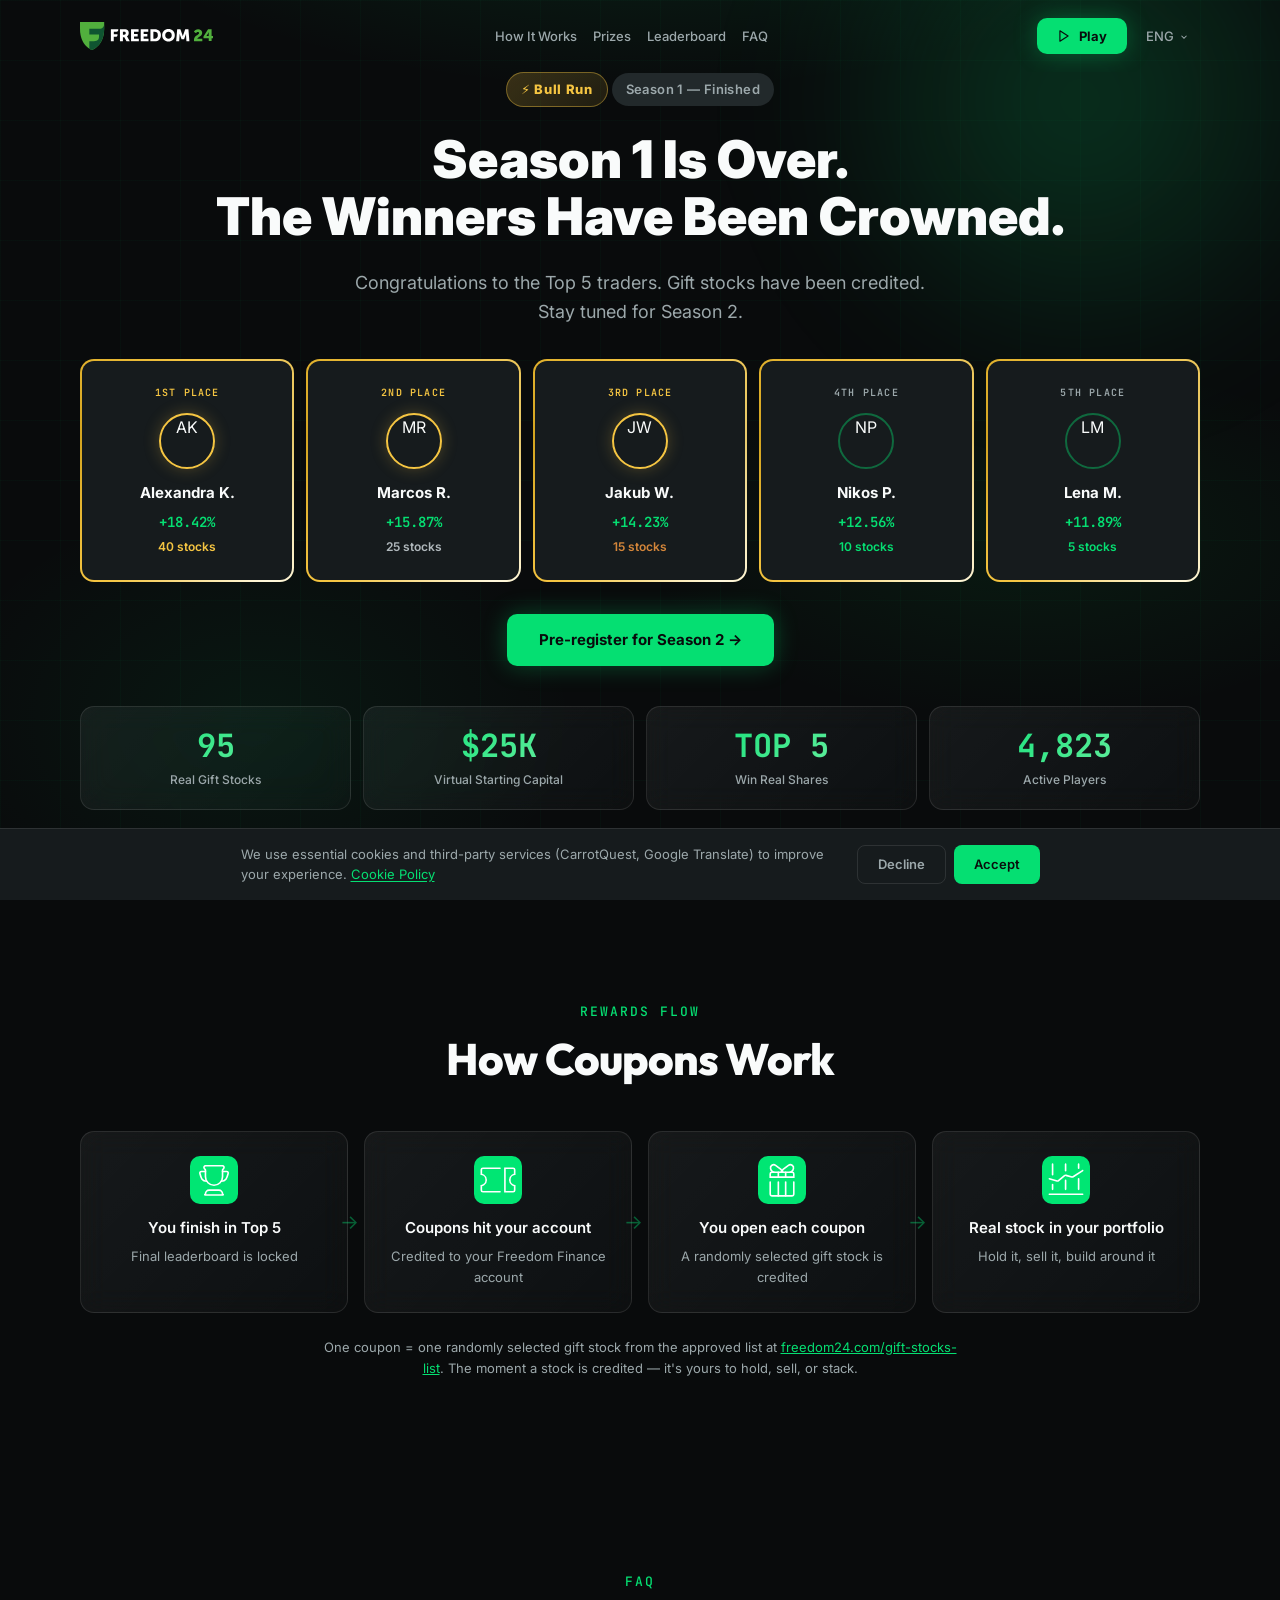
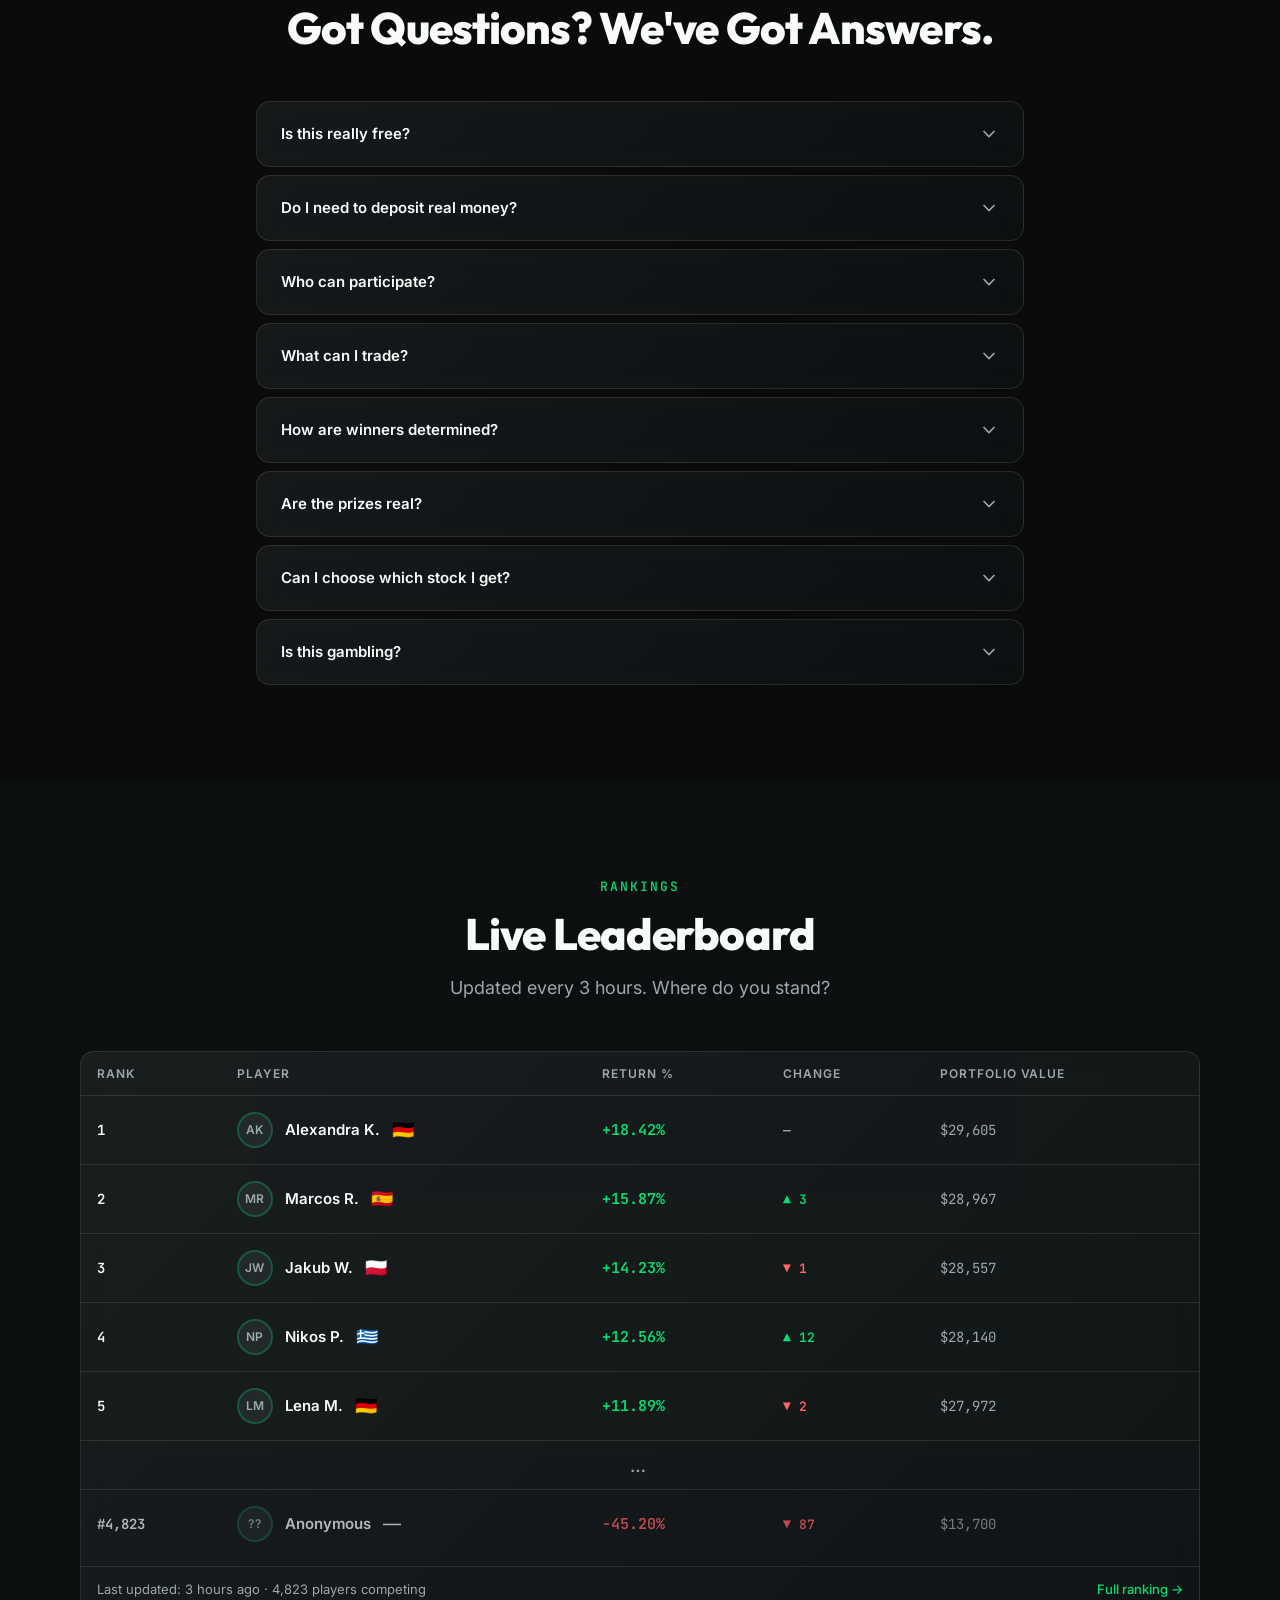
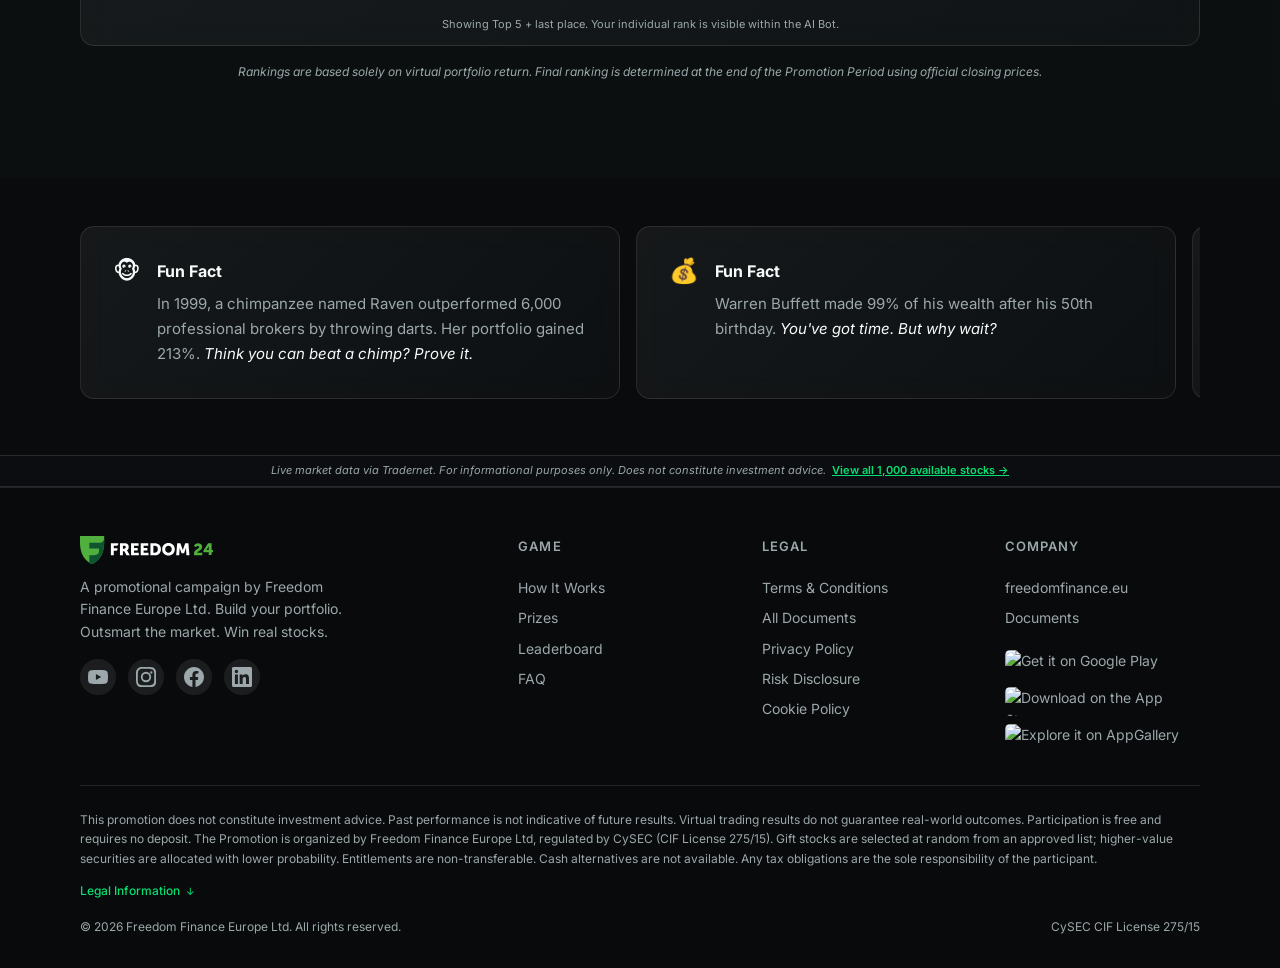
==== commit 4dc01614: "Convert fun facts to standard swipeable carousel - Render all 15 fact cards as separate elements (no" ====
--- a/index.html
+++ b/index.html
@@ -194,7 +194,7 @@
       <div class="hero-text">
         <span class="badge badge-season">&#9889; Bull Run</span>
         <span class="badge badge-primary">Season 1 — Starts Soon</span>
-        <h1 class="hero-title">
+        <h1 class="hero-title" data-i18n-ru="hero-title-new">
           The <span class="gradient-text">AI Investment Challenge</span> launches in
         </h1>
 
@@ -217,15 +217,15 @@
           </div>
         </div>
 
-        <p class="hero-subtitle">$25,000 to prove it. 95 real stocks for those who do.</p>
-        <p class="hero-description">Build your portfolio. Outsmart the market. Win real stocks deposited to your Freedom&nbsp;Finance account. No deposits. No fees. Just your strategy vs. real market data.</p>
+        <p class="hero-subtitle" data-i18n-ru="hero-subtitle-new">$25,000 to prove it. 95 real stocks for those who do.</p>
+        <p class="hero-description" data-i18n-ru="hero-desc-new">Build your portfolio. Outsmart the market. Win real stocks deposited to your Freedom&nbsp;Finance account. No deposits. No fees. Just your strategy vs. real market data.</p>
 
         <div class="hero-ctas">
-          <a href="https://tap.freedom24.com/to/chat/ai?text=play&utm_source=ai_game_site&utm_medium=web&utm_campaign=portfolio_battle_s1&utm_content=hero" target="_blank" rel="noopener" class="btn btn-primary">Join the Battle &rarr;</a>
-          <a href="#how-it-works" class="btn btn-secondary">How It Works &darr;</a>
-        </div>
-
-        <p class="hero-note">No deposit required. No fees. The earlier you join, the more time you have to climb the leaderboard.</p>
+          <a href="https://tap.freedom24.com/to/chat/ai?text=play&utm_source=ai_game_site&utm_medium=web&utm_campaign=portfolio_battle_s1&utm_content=hero" target="_blank" rel="noopener" class="btn btn-primary" data-i18n-ru="hero-cta-join">Join the Battle &rarr;</a>
+          <a href="#how-it-works" class="btn btn-secondary" data-i18n-ru="hero-cta-howitworks">How It Works &darr;</a>
+        </div>
+
+        <p class="hero-note" data-i18n-ru="hero-note-new">No deposit required. No fees. The earlier you join, the more time you have to climb the leaderboard.</p>
       </div>
 
       <!-- KEY VISUAL: Crown + Coins Parallax -->
@@ -247,23 +247,23 @@
       <div class="hero-text">
         <span class="badge badge-season">&#9889; Bull Run</span>
         <span class="badge badge-live notranslate" translate="no"><span class="pulse-dot"></span> Season 1 — LIVE</span>
-        <h1 class="hero-title">
+        <h1 class="hero-title" data-i18n-ru="hero-title-live">
           The <span class="gradient-text">Battle Is On.</span> Where Do You Stand?
         </h1>
 
-        <p class="hero-subtitle">Season ends <span class="font-mono notranslate" translate="no" id="liveCountdownInline"></span></p>
-        <p class="hero-description">The leaderboard updates every 3 hours. Check your rank, adjust your strategy, climb to the top. Only 5 spots get rewarded &mdash; and the clock is ticking.</p>
+        <p class="hero-subtitle" data-i18n-ru="hero-subtitle-live">Season ends <span class="font-mono notranslate" translate="no" id="liveCountdownInline"></span></p>
+        <p class="hero-description" data-i18n-ru="hero-desc-live">The leaderboard updates every 3 hours. Check your rank, adjust your strategy, climb to the top. Only 5 spots get rewarded &mdash; and the clock is ticking.</p>
 
         <div class="hero-ctas">
-          <a href="https://tap.freedom24.com/to/chat/ai?text=play&utm_source=ai_game_site&utm_medium=web&utm_campaign=portfolio_battle_s1&utm_content=hero_live" target="_blank" rel="noopener" class="btn btn-primary">Play Now &rarr;</a>
-          <a href="#how-it-works" class="btn btn-secondary">How It Works &darr;</a>
+          <a href="https://tap.freedom24.com/to/chat/ai?text=play&utm_source=ai_game_site&utm_medium=web&utm_campaign=portfolio_battle_s1&utm_content=hero_live" target="_blank" rel="noopener" class="btn btn-primary" data-i18n-ru="hero-cta-play">Play Now &rarr;</a>
+          <a href="#how-it-works" class="btn btn-secondary" data-i18n-ru="hero-cta-howitworks">How It Works &darr;</a>
         </div>
       </div>
 
       <!-- LIVE LEADERBOARD WIDGET IN HERO -->
       <div class="hero-leaderboard glass notranslate" translate="no">
         <div class="lb-header">
-          <h3>&#127942; Live Leaderboard</h3>
+          <h3 data-i18n-ru="lb-title-hero">&#127942; Live Leaderboard</h3>
           <span class="total">4,823 players</span>
         </div>
         <table class="leaderboard-table">
@@ -369,20 +369,20 @@
     <!-- Hero Stats (all states) -->
     <div class="hero-stats">
       <div class="stat-card glass">
-        <div class="stat-value">95</div>
-        <div class="stat-label">Real Gift Stocks</div>
+        <div class="stat-value notranslate" translate="no">95</div>
+        <div class="stat-label" data-i18n-ru="stat-stocks">Real Gift Stocks</div>
       </div>
       <div class="stat-card glass">
-        <div class="stat-value">$25K</div>
-        <div class="stat-label">Virtual Starting Capital</div>
+        <div class="stat-value notranslate" translate="no">$25K</div>
+        <div class="stat-label" data-i18n-ru="stat-capital">Virtual Starting Capital</div>
       </div>
       <div class="stat-card glass">
-        <div class="stat-value">TOP 5</div>
-        <div class="stat-label">Win Real Shares</div>
+        <div class="stat-value notranslate" translate="no">TOP&nbsp;5</div>
+        <div class="stat-label" data-i18n-ru="stat-top5">Win Real Shares</div>
       </div>
       <div class="stat-card glass">
-        <div class="stat-value font-mono" id="stat-participants">4,823</div>
-        <div class="stat-label">Active Players</div>
+        <div class="stat-value font-mono notranslate" translate="no" id="stat-participants">4,823</div>
+        <div class="stat-label" data-i18n-ru="stat-players">Active Players</div>
       </div>
     </div>
   </div>
@@ -391,48 +391,48 @@
 <!-- ==================== LIVE TICKERS STRIP ==================== -->
 <div class="tickers-strip notranslate" translate="no">
   <div class="tickers-track" id="tickersTrack"></div>
-  <div class="tickers-disclaimer">Live market data via Tradernet. For informational purposes only. Does not constitute investment advice. &nbsp;<a href="javascript:void(0)" onclick="openTickersModal()" style="color:var(--primary); font-weight:600; font-style:normal; text-decoration:underline; cursor:pointer;">View all 1,000 available stocks &rarr;</a></div>
+  <div class="tickers-disclaimer" data-i18n-ru="ticker-disclaimer-text">Live market data via Tradernet. For informational purposes only. Does not constitute investment advice. &nbsp;<a href="javascript:void(0)" onclick="openTickersModal()" style="color:var(--primary); font-weight:600; font-style:normal; text-decoration:underline; cursor:pointer;" data-i18n-ru="ticker-disclaimer-link">View all 1,000 available stocks &rarr;</a></div>
 </div>
 
 <!-- ==================== BENEFITS ==================== -->
 <section id="benefits">
   <div class="container">
     <div class="section-header animate-in">
-      <p class="section-eyebrow">Why Play</p>
-      <h2 class="section-title">Why You Should Be In This Game</h2>
-      <p class="section-subtitle">Spoiler: doing nothing is the only losing strategy here.</p>
+      <p class="section-eyebrow" data-i18n-ru="section-benefits-eyebrow">Why Play</p>
+      <h2 class="section-title" data-i18n-ru="section-benefits-title">Why You Should Be In This Game</h2>
+      <p class="section-subtitle" data-i18n-ru="section-benefits-subtitle">Spoiler: doing nothing is the only losing strategy here.</p>
     </div>
 
     <div class="benefits-grid">
       <div class="benefit-card glass animate-in">
         <div class="benefit-icon"><img src="img/icon-trophy.svg" alt="" width="48" height="48"></div>
-        <h3 class="benefit-title">95 Real Stocks. Zero Investment.</h3>
-        <p class="benefit-text">The winner takes 40 gift stocks. Second place — 25. That's real shares of real companies deposited to your account. No deposit, no fees. Your only investment is your intellect.</p>
+        <h3 class="benefit-title" data-i18n-ru="benefit-4-title">95 Real Stocks. Zero Investment.</h3>
+        <p class="benefit-text" data-i18n-ru="benefit-4-text">The winner takes 40 gift stocks. Second place — 25. That's real shares of real companies deposited to your account. No deposit, no fees. Your only investment is your intellect.</p>
       </div>
       <div class="benefit-card glass animate-in">
         <div class="benefit-icon"><img src="img/icon-lightbulb.svg" alt="" width="48" height="48"></div>
-        <h3 class="benefit-title">Test Your Hypotheses</h3>
-        <p class="benefit-text">That "brilliant" stock idea you had at 3AM? Now you can test it with $25K in virtual cash instead of your savings. You're welcome.</p>
+        <h3 class="benefit-title" data-i18n-ru="benefit-1-title">Test Your Hypotheses</h3>
+        <p class="benefit-text" data-i18n-ru="benefit-1-text">That "brilliant" stock idea you had at 3AM? Now you can test it with $25K in virtual cash instead of your savings. You're welcome.</p>
       </div>
       <div class="benefit-card glass animate-in">
         <div class="benefit-icon"><img src="img/icon-bar-chart.svg" alt="" width="48" height="48"></div>
-        <h3 class="benefit-title">Level Up Your Financial IQ</h3>
-        <p class="benefit-text">Learn portfolio management by actually doing it. No textbooks. No boring lectures. Just real market data and real decisions.</p>
+        <h3 class="benefit-title" data-i18n-ru="benefit-5-title">Level Up Your Financial IQ</h3>
+        <p class="benefit-text" data-i18n-ru="benefit-5-text">Learn portfolio management by actually doing it. No textbooks. No boring lectures. Just real market data and real decisions.</p>
       </div>
       <div class="benefit-card glass animate-in">
         <div class="benefit-icon"><img src="img/icon-chip.svg" alt="" width="48" height="48"></div>
-        <h3 class="benefit-title">AI-Powered Experience</h3>
-        <p class="benefit-text">Trade through our AI Assistant — the same kind of technology hedge funds pay millions for. You get it for free. For now.</p>
+        <h3 class="benefit-title" data-i18n-ru="benefit-6-title">AI-Powered Experience</h3>
+        <p class="benefit-text" data-i18n-ru="benefit-6-text">Trade through our AI Assistant — the same kind of technology hedge funds pay millions for. You get it for free. For now.</p>
       </div>
       <div class="benefit-card glass animate-in">
         <div class="benefit-icon"><img src="img/icon-equalizer.svg" alt="" width="48" height="48"></div>
-        <h3 class="benefit-title">Short Selling Included</h3>
-        <p class="benefit-text">Think a stock is overpriced? Short it. Because real investing isn't just about buying — it's about being right.</p>
+        <h3 class="benefit-title" data-i18n-ru="benefit-2-title">Short Selling Included</h3>
+        <p class="benefit-text" data-i18n-ru="benefit-2-text">Think a stock is overpriced? Short it. Because real investing isn't just about buying — it's about being right.</p>
       </div>
       <div class="benefit-card glass animate-in">
         <div class="benefit-icon"><img src="img/icon-eu.svg" alt="" width="48" height="48"></div>
-        <h3 class="benefit-title">Compete Across Europe</h3>
-        <p class="benefit-text">You're not just playing against yourself. Thousands of traders across Europe are in the ring. Where do you rank?</p>
+        <h3 class="benefit-title" data-i18n-ru="benefit-3-title">Compete Across Europe</h3>
+        <p class="benefit-text" data-i18n-ru="benefit-3-text">You're not just playing against yourself. Thousands of traders across Europe are in the ring. Where do you rank?</p>
       </div>
     </div>
   </div>
@@ -442,44 +442,44 @@
 <section id="how-it-works">
   <div class="container">
     <div class="section-header animate-in">
-      <p class="section-eyebrow">4 Steps</p>
-      <h2 class="section-title">From Zero to Portfolio Hero in 4&nbsp;Steps</h2>
+      <p class="section-eyebrow" data-i18n-ru="section-howitworks-eyebrow">4 Steps</p>
+      <h2 class="section-title" data-i18n-ru="section-howitworks-title">From Zero to Portfolio Hero in 4&nbsp;Steps</h2>
     </div>
 
     <div class="timeline">
       <div class="timeline-step glass animate-in">
         <div class="step-number">STEP 01</div>
         <div class="step-creative"><img src="icon/4_steps_img_01.png" alt="Step 1 — Get Invited" loading="lazy"></div>
-        <h3 class="step-title">Get Invited</h3>
-        <p class="step-text">Check your email, push notifications, or app stories. If you see the invite — you're in the club. Don't have an invite? Open a Freedom Finance account. It takes 5 minutes.</p>
-        <a href="https://freedom24.com/apps/?utm_campaign=product_rostix&utm_source=ai_game_site&utm_medium=web&utm_content=step1" target="_blank" rel="noopener" class="step-cta">
+        <h3 class="step-title" data-i18n-ru="step-1-title">Get Invited</h3>
+        <p class="step-text" data-i18n-ru="step-1-text">Check your email, push notifications, or app stories. If you see the invite — you're in the club. Don't have an invite? Open a Freedom Finance account. It takes 5 minutes.</p>
+        <a href="https://freedom24.com/apps/?utm_campaign=product_rostix&utm_source=ai_game_site&utm_medium=web&utm_content=step1" target="_blank" rel="noopener" class="step-cta" data-i18n-ru="step-1-cta">
           Open Account <svg viewBox="0 0 24 24" fill="none" stroke="currentColor" stroke-width="2" stroke-linecap="round" stroke-linejoin="round"><line x1="5" y1="12" x2="19" y2="12"/><polyline points="12 5 19 12 12 19"/></svg>
         </a>
       </div>
       <div class="timeline-step glass animate-in">
         <div class="step-number">STEP 02</div>
         <div class="step-creative"><img src="icon/4_steps_img_02.png" alt="Step 2 — Accept the Challenge" loading="lazy"></div>
-        <h3 class="step-title">Accept the Challenge</h3>
-        <p class="step-text">Open the AI Bot. Hit /start. Accept the terms. Hit /play. You now have $25,000 in virtual cash. Feel powerful yet?</p>
-        <a href="https://tap.freedom24.com/to/chat/ai?text=/start&utm_source=ai_game_site&utm_medium=web&utm_campaign=portfolio_battle_s1&utm_content=step2" target="_blank" rel="noopener" class="step-cta">
+        <h3 class="step-title" data-i18n-ru="step-2-title">Accept the Challenge</h3>
+        <p class="step-text" data-i18n-ru="step-2-text">Open the AI Bot. Hit /start. Accept the terms. Hit /play. You now have $25,000 in virtual cash. Feel powerful yet?</p>
+        <a href="https://tap.freedom24.com/to/chat/ai?text=/start&utm_source=ai_game_site&utm_medium=web&utm_campaign=portfolio_battle_s1&utm_content=step2" target="_blank" rel="noopener" class="step-cta" data-i18n-ru="step-2-cta">
           Open the Bot <svg viewBox="0 0 24 24" fill="none" stroke="currentColor" stroke-width="2" stroke-linecap="round" stroke-linejoin="round"><line x1="5" y1="12" x2="19" y2="12"/><polyline points="12 5 19 12 12 19"/></svg>
         </a>
       </div>
       <div class="timeline-step glass animate-in">
         <div class="step-number">STEP 03</div>
         <div class="step-creative"><img src="icon/4_steps_img_03.png" alt="Step 3 — Build Your Portfolio" loading="lazy"></div>
-        <h3 class="step-title">Build Your Portfolio</h3>
-        <p class="step-text">Choose from approximately <a href="javascript:void(0)" onclick="openTickersModal()" style="color:var(--primary); font-weight:500; text-decoration:underline;">1,000 stocks</a> available in the Bot. Buy. Sell. Short. The market is live. Your moves are tracked. Leaderboard updates every 3 hours.</p>
-        <a href="https://tap.freedom24.com/to/chat/ai?text=play&utm_source=ai_game_site&utm_medium=web&utm_campaign=portfolio_battle_s1&utm_content=step3" target="_blank" rel="noopener" class="step-cta">
+        <h3 class="step-title" data-i18n-ru="step-3-title">Build Your Portfolio</h3>
+        <p class="step-text" data-i18n-ru="step-3-text">Choose from approximately <a href="javascript:void(0)" onclick="openTickersModal()" style="color:var(--primary); font-weight:500; text-decoration:underline;">1,000 stocks</a> available in the Bot. Buy. Sell. Short. The market is live. Your moves are tracked. Leaderboard updates every 3 hours.</p>
+        <a href="https://tap.freedom24.com/to/chat/ai?text=play&utm_source=ai_game_site&utm_medium=web&utm_campaign=portfolio_battle_s1&utm_content=step3" target="_blank" rel="noopener" class="step-cta" data-i18n-ru="step-3-cta">
           Play <svg viewBox="0 0 24 24" fill="none" stroke="currentColor" stroke-width="2" stroke-linecap="round" stroke-linejoin="round"><line x1="5" y1="12" x2="19" y2="12"/><polyline points="12 5 19 12 12 19"/></svg>
         </a>
       </div>
       <div class="timeline-step glass animate-in">
         <div class="step-number">STEP 04</div>
         <div class="step-creative"><img src="icon/4_steps_img_04.png" alt="Step 4 — Win Real Gift Stocks" loading="lazy"></div>
-        <h3 class="step-title">Win Real Gift Stocks</h3>
-        <p class="step-text">The season ends June 11, 2026. Final standings are locked. 95 real gift stocks split among the TOP 5: the winner alone takes home 40. Coupons are credited to your Freedom Finance account.</p>
-        <a href="#prizes" class="step-cta">
+        <h3 class="step-title" data-i18n-ru="step-4-title">Win Real Gift Stocks</h3>
+        <p class="step-text" data-i18n-ru="step-4-text">The season ends <span class="season-end-date notranslate" translate="no">June 11, 2026</span>. Final standings are locked. 95 real gift stocks split among the TOP 5: the winner alone takes home 40. Coupons are credited to your Freedom Finance account.</p>
+        <a href="#prizes" class="step-cta" data-i18n-ru="step-4-cta">
           See Prizes <svg viewBox="0 0 24 24" fill="none" stroke="currentColor" stroke-width="2" stroke-linecap="round" stroke-linejoin="round"><line x1="5" y1="12" x2="19" y2="12"/><polyline points="12 5 19 12 12 19"/></svg>
         </a>
       </div>
@@ -492,17 +492,17 @@
   <!-- Click-spawned confetti container -->
   <div class="container">
     <div class="section-header animate-in">
-      <p class="section-eyebrow">Season 1 &middot; Rewards</p>
-      <h2 class="section-title">Five Spots. Ninety-Five Real Stocks. One&nbsp;Leaderboard.</h2>
-      <p class="section-subtitle">No participation prizes. No consolation rounds. Only the top 5 walk away with shares. Where will you finish?</p>
+      <p class="section-eyebrow" data-i18n-ru="section-prizes-eyebrow">Season 1 &middot; Rewards</p>
+      <h2 class="section-title" data-i18n-ru="section-prizes-title">Five Spots. Ninety-Five Real Stocks. One&nbsp;Leaderboard.</h2>
+      <p class="section-subtitle" data-i18n-ru="section-prizes-subtitle">No participation prizes. No consolation rounds. Only the top 5 walk away with shares. Where will you finish?</p>
     </div>
 
     <!-- Prize Pool Showcase -->
     <div class="prize-pool-showcase animate-in" id="prizePoolShowcase">
-      <div class="prize-pool-eyebrow">Total Prize Pool</div>
+      <div class="prize-pool-eyebrow" data-i18n-ru="coupon-pool-title">Total Prize Pool</div>
       <div class="prize-pool-number font-display" id="prizePoolCounter">0</div>
-      <div class="prize-pool-label">Real Gift Stocks</div>
-      <div class="prize-pool-sub">Each coupon = one randomly selected share of a publicly traded company. Deposited directly to your Freedom Finance account. Real. Tradeable. Yours to keep.</div>
+      <div class="prize-pool-label" data-i18n-ru="coupon-pool-text">Real Gift Stocks</div>
+      <div class="prize-pool-sub" data-i18n-ru="prizes-desc">Each coupon = one randomly selected share of a publicly traded company. Deposited directly to your Freedom Finance account. Real. Tradeable. Yours to keep.</div>
 
       <div class="prize-dist-bar" id="prizeDistBar">
         <div class="prize-dist-seg" data-place="1">40</div>
@@ -512,11 +512,11 @@
         <div class="prize-dist-seg" data-place="5">5</div>
       </div>
       <div class="prize-dist-legend">
-        <span><span class="dot" style="background:#f5c542;"></span> 1st &mdash; 40 stocks</span>
-        <span><span class="dot" style="background:#b0b8bc;"></span> 2nd &mdash; 25 stocks</span>
-        <span><span class="dot" style="background:#d4863a;"></span> 3rd &mdash; 15 stocks</span>
-        <span><span class="dot" style="background:var(--primary);"></span> 4th &mdash; 10 stocks</span>
-        <span><span class="dot" style="background:#22a86a;"></span> 5th &mdash; 5 stocks</span>
+        <span data-i18n-ru="prize-1st"><span class="dot" style="background:#f5c542;"></span> 1st &mdash; 40 stocks</span>
+        <span data-i18n-ru="prize-2nd"><span class="dot" style="background:#b0b8bc;"></span> 2nd &mdash; 25 stocks</span>
+        <span data-i18n-ru="prize-3rd"><span class="dot" style="background:#d4863a;"></span> 3rd &mdash; 15 stocks</span>
+        <span data-i18n-ru="prize-4th"><span class="dot" style="background:var(--primary);"></span> 4th &mdash; 10 stocks</span>
+        <span data-i18n-ru="prize-5th"><span class="dot" style="background:#22a86a;"></span> 5th &mdash; 5 stocks</span>
       </div>
     </div>
 
@@ -526,56 +526,56 @@
         <div class="prize-creative">
           <img src="icon/award_crown_green 1.png" alt="1st Place">
         </div>
-        <div class="prize-place">1st Place</div>
+        <div class="prize-place" data-i18n-ru="prize-card-1st-place">1st Place</div>
         <div class="prize-coupons">40</div>
-        <div class="prize-label">coupons = 40 gift stocks</div>
+        <div class="prize-label" data-i18n-ru="prize-card-1st-label">coupons = 40 gift stocks</div>
 
         <div class="prize-proportion"><div class="prize-proportion-fill" style="--pct:100%"></div></div>
-        <div class="prize-pct">42% of all prizes</div>
+        <div class="prize-pct" data-i18n-ru="prize-card-1st-pct">42% of all prizes</div>
       </div>
       <div class="prize-card glass silver animate-in">
         <div class="prize-creative">
           <img src="icon/award_cup_green 1.png" alt="2nd Place">
         </div>
-        <div class="prize-place">2nd Place</div>
+        <div class="prize-place" data-i18n-ru="prize-card-2nd-place">2nd Place</div>
         <div class="prize-coupons">25</div>
-        <div class="prize-label">coupons = 25 gift stocks</div>
+        <div class="prize-label" data-i18n-ru="prize-card-2nd-label">coupons = 25 gift stocks</div>
 
         <div class="prize-proportion"><div class="prize-proportion-fill" style="--pct:62.5%"></div></div>
-        <div class="prize-pct">26% of all prizes</div>
+        <div class="prize-pct" data-i18n-ru="prize-card-2nd-pct">26% of all prizes</div>
       </div>
       <div class="prize-card glass bronze animate-in">
         <div class="prize-creative">
           <img src="icon/award_medal_green 1.png" alt="3rd Place">
         </div>
-        <div class="prize-place">3rd Place</div>
+        <div class="prize-place" data-i18n-ru="prize-card-3rd-place">3rd Place</div>
         <div class="prize-coupons">15</div>
-        <div class="prize-label">coupons = 15 gift stocks</div>
+        <div class="prize-label" data-i18n-ru="prize-card-3rd-label">coupons = 15 gift stocks</div>
 
         <div class="prize-proportion"><div class="prize-proportion-fill" style="--pct:37.5%"></div></div>
-        <div class="prize-pct">16% of all prizes</div>
+        <div class="prize-pct" data-i18n-ru="prize-card-3rd-pct">16% of all prizes</div>
       </div>
       <div class="prize-card glass animate-in">
         <div class="prize-creative">
           <img src="icon/award_star_green 1.png" alt="4th Place">
         </div>
-        <div class="prize-place">4th Place</div>
+        <div class="prize-place" data-i18n-ru="prize-card-4th-place">4th Place</div>
         <div class="prize-coupons">10</div>
-        <div class="prize-label">coupons = 10 gift stocks</div>
+        <div class="prize-label" data-i18n-ru="prize-card-4th-label">coupons = 10 gift stocks</div>
 
         <div class="prize-proportion"><div class="prize-proportion-fill" style="--pct:25%"></div></div>
-        <div class="prize-pct">11% of all prizes</div>
+        <div class="prize-pct" data-i18n-ru="prize-card-4th-pct">11% of all prizes</div>
       </div>
       <div class="prize-card glass animate-in">
         <div class="prize-creative">
           <img src="icon/award_star_green 1.png" alt="5th Place">
         </div>
-        <div class="prize-place">5th Place</div>
+        <div class="prize-place" data-i18n-ru="prize-card-5th-place">5th Place</div>
         <div class="prize-coupons">5</div>
-        <div class="prize-label">coupons = 5 gift stocks</div>
+        <div class="prize-label" data-i18n-ru="prize-card-5th-label">coupons = 5 gift stocks</div>
 
         <div class="prize-proportion"><div class="prize-proportion-fill" style="--pct:12.5%"></div></div>
-        <div class="prize-pct">5% of all prizes</div>
+        <div class="prize-pct" data-i18n-ru="prize-card-5th-pct">5% of all prizes</div>
       </div>
     </div>
 
@@ -586,27 +586,27 @@
 <section id="coupons">
   <div class="container">
     <div class="section-header animate-in">
-      <p class="section-eyebrow">Rewards Flow</p>
-      <h2 class="section-title">How Coupons Work</h2>
+      <p class="section-eyebrow" data-i18n-ru="section-coupons-eyebrow">Rewards Flow</p>
+      <h2 class="section-title" data-i18n-ru="section-coupons-title">How Coupons Work</h2>
     </div>
 
     <div class="coupons-flow">
       <div class="coupon-step glass animate-in">
         <div class="coupon-icon"><img src="img/icon-trophy.svg" alt="" width="48" height="48"></div>
-        <div class="coupon-title">You finish in Top 5</div>
-        <div class="coupon-text">Final leaderboard is locked</div>
+        <div class="coupon-title" data-i18n-ru="reward-step-1">You finish in Top 5</div>
+        <div class="coupon-text" data-i18n-ru="reward-step-1-sub">Final leaderboard is locked</div>
         <span class="coupon-arrow">&rarr;</span>
       </div>
       <div class="coupon-step glass animate-in">
         <div class="coupon-icon"><img src="img/icon-coupon.svg" alt="" width="48" height="48"></div>
-        <div class="coupon-title">Coupons hit your account</div>
-        <div class="coupon-text">Credited to your Freedom Finance account</div>
+        <div class="coupon-title" data-i18n-ru="reward-step-2">Coupons hit your account</div>
+        <div class="coupon-text" data-i18n-ru="reward-step-2-sub">Credited to your Freedom Finance account</div>
         <span class="coupon-arrow">&rarr;</span>
       </div>
       <div class="coupon-step glass animate-in">
         <div class="coupon-icon"><img src="img/icon-gift.svg" alt="" width="48" height="48"></div>
-        <div class="coupon-title">You open each coupon</div>
-        <div class="coupon-text">A randomly selected gift stock is credited</div>
+        <div class="coupon-title" data-i18n-ru="reward-step-3">You open each coupon</div>
+        <div class="coupon-text" data-i18n-ru="reward-step-3-sub">A randomly selected gift stock is credited</div>
         <span class="coupon-arrow">&rarr;</span>
       </div>
       <div class="coupon-step glass animate-in">
@@ -616,7 +616,7 @@
       </div>
     </div>
 
-    <p class="coupons-note">One coupon = one randomly selected gift stock from the approved list at <a href="gift-stocks-list.html" target="_blank" rel="noopener" style="color:var(--primary); text-decoration:underline;">freedom24.com/gift-stocks-list</a>. The moment a stock is credited — it's yours to hold, sell, or stack.</p>
+    <p class="coupons-note" data-i18n-ru="coupon-disclaimer">One coupon = one randomly selected gift stock from the approved list at <a href="gift-stocks-list.html" target="_blank" rel="noopener" style="color:var(--primary); text-decoration:underline;">freedom24.com/gift-stocks-list</a>. The moment a stock is credited — it's yours to hold, sell, or stack.</p>
   </div>
 </section>
 
@@ -624,38 +624,37 @@
 <section id="transparency">
   <div class="container">
     <div class="section-header animate-in">
-      <p class="section-eyebrow">Fair Play</p>
-      <h2 class="section-title">Full Transparency</h2>
+      <p class="section-eyebrow" data-i18n-ru="section-transparency-eyebrow">Fair Play</p>
+      <h2 class="section-title" data-i18n-ru="section-transparency-title">Full Transparency</h2>
     </div>
 
     <div class="transparency-grid">
       <div class="transparency-card glass animate-in">
         <div class="icon"><img src="img/icon-timer-check.svg" alt="" width="48" height="48"></div>
-        <h4>Winners by Performance</h4>
-        <p>Your rank is determined by your virtual portfolio return. No luck. No random draws. Just you and the market.</p>
+        <h4 data-i18n-ru="transparency-perf-title">Winners by Performance</h4>
+        <p data-i18n-ru="transparency-perf-text">Your rank is determined by your virtual portfolio return. No luck. No random draws. Just you and the market.</p>
       </div>
       <div class="transparency-card glass animate-in">
         <div class="icon"><img src="img/icon-shuffle.svg" alt="" width="48" height="48"></div>
-        <h4>Stocks by Random Allocation</h4>
-        <p>Specific gift stocks are drawn at random from the approved list. You can't pick the issuer — but every stock is real, tradeable, and yours to keep.</p>
+        <h4 data-i18n-ru="transparency-random-title">Stocks by Random Allocation</h4>
+        <p data-i18n-ru="transparency-random-text">Specific gift stocks are drawn at random from the approved list. You can't pick the issuer — but every stock is real, tradeable, and yours to keep.</p>
       </div>
       <div class="transparency-card glass animate-in">
         <div class="icon"><img src="img/icon-scales.svg" alt="" width="48" height="48"></div>
-        <h4>Weighted by Value</h4>
-        <p>Higher-value securities have lower probability. Lower-value — higher. Fair, transparent, automated.</p>
+        <h4 data-i18n-ru="transparency-weighted-title">Weighted by Value</h4>
+        <p data-i18n-ru="transparency-weighted-text">Higher-value securities have lower probability. Lower-value — higher. Fair, transparent, automated.</p>
       </div>
       <div class="transparency-card glass animate-in">
         <div class="icon"><img src="img/icon-lock.svg" alt="" width="48" height="48"></div>
-        <h4>Non-Transferable</h4>
-        <p>Coupons and gift stocks are tied to your account. No cash alternative. No transfers. But once credited — do whatever you want with it.</p>
-      </div>
-    </div>
-
-    <div class="tiebreaker-card glass animate-in">
-      <div class="icon"><img src="img/icon-target.svg" alt="" width="48" height="48"></div>
-      <div>
-        <h4>What if there's a tie?</h4>
-        <p>If two traders post identical returns, the one who reached that result first takes the higher rank. Speed of conviction matters.</p>
+        <h4 data-i18n-ru="transparency-nontransfer-title">Non-Transferable</h4>
+        <p data-i18n-ru="transparency-nontransfer-text">Coupons and gift stocks are tied to your account. No cash alternative. No transfers. But once credited — do whatever you want with it.</p>
+      </div>
+      <div class="tiebreaker-card glass animate-in">
+        <div class="icon"><img src="img/icon-target.svg" alt="" width="48" height="48"></div>
+        <div>
+          <h4 data-i18n-ru="transparency-tie-title">What if there's a tie?</h4>
+          <p data-i18n-ru="transparency-tie-text">If two traders post identical returns, the one who reached that result first takes the higher rank. Speed of conviction matters.</p>
+        </div>
       </div>
     </div>
   </div>
@@ -665,8 +664,8 @@
 <section id="leaderboard" class="leaderboard-section notranslate" translate="no">
   <div class="container">
     <div class="section-header animate-in">
-      <p class="section-eyebrow">Rankings</p>
-      <h2 class="section-title">Live Leaderboard</h2>
+      <p class="section-eyebrow" data-i18n-ru="section-leaderboard-eyebrow">Rankings</p>
+      <h2 class="section-title" data-i18n-ru="section-leaderboard-title">Live Leaderboard</h2>
       <p class="section-subtitle">Updated every 3 hours. Where do you stand?</p>
     </div>
 
@@ -782,66 +781,66 @@
 <section id="faq">
   <div class="container">
     <div class="section-header animate-in">
-      <p class="section-eyebrow">FAQ</p>
-      <h2 class="section-title">Got Questions? We've Got Answers.</h2>
+      <p class="section-eyebrow" data-i18n-ru="section-faq-eyebrow">FAQ</p>
+      <h2 class="section-title" data-i18n-ru="section-faq-title">Got Questions? We've Got Answers.</h2>
     </div>
 
     <div class="faq-list">
       <div class="faq-item glass animate-in">
-        <button class="faq-question" onclick="toggleFaq(this)">
+        <button class="faq-question" onclick="toggleFaq(this)" data-i18n-ru="faq-q-cost">
           Is this really free?
           <svg class="faq-chevron" viewBox="0 0 24 24" fill="none" stroke="currentColor" stroke-width="2" stroke-linecap="round"><polyline points="6 9 12 15 18 9"/></svg>
         </button>
-        <div class="faq-answer"><div class="faq-answer-inner">Yes. Zero. Nada. Participation is completely free of charge. No deposits, no hidden fees, no "premium" upsells. You get $25,000 in virtual funds the moment you start.</div></div>
+        <div class="faq-answer"><div class="faq-answer-inner" data-i18n-ru="faq-a-cost">Yes. Zero. Nada. Participation is completely free of charge. No deposits, no hidden fees, no "premium" upsells. You get $25,000 in virtual funds the moment you start.</div></div>
       </div>
       <div class="faq-item glass animate-in">
-        <button class="faq-question" onclick="toggleFaq(this)">
+        <button class="faq-question" onclick="toggleFaq(this)" data-i18n-ru="faq-q-risk">
           Do I need to deposit real money?
           <svg class="faq-chevron" viewBox="0 0 24 24" fill="none" stroke="currentColor" stroke-width="2" stroke-linecap="round"><polyline points="6 9 12 15 18 9"/></svg>
         </button>
-        <div class="faq-answer"><div class="faq-answer-inner">Absolutely not. No real funds or deposits are required to participate. This is a demo challenge with real prizes.</div></div>
+        <div class="faq-answer"><div class="faq-answer-inner" data-i18n-ru="faq-a-risk">Absolutely not. No real funds or deposits are required to participate. This is a demo challenge with real prizes.</div></div>
       </div>
       <div class="faq-item glass animate-in">
-        <button class="faq-question" onclick="toggleFaq(this)">
+        <button class="faq-question" onclick="toggleFaq(this)" data-i18n-ru="faq-q-who">
           Who can participate?
           <svg class="faq-chevron" viewBox="0 0 24 24" fill="none" stroke="currentColor" stroke-width="2" stroke-linecap="round"><polyline points="6 9 12 15 18 9"/></svg>
         </button>
-        <div class="faq-answer"><div class="faq-answer-inner">You need to be (1) at least 18 years old, (2) a client of Freedom Finance Europe Ltd, (3) have received an invitation via email, push, pop-up, or stories notification.</div></div>
+        <div class="faq-answer"><div class="faq-answer-inner" data-i18n-ru="faq-a-who">You need to be (1) at least 18 years old, (2) a client of Freedom Finance Europe Ltd, (3) have received an invitation via email, push, pop-up, or stories notification.</div></div>
       </div>
       <div class="faq-item glass animate-in">
-        <button class="faq-question" onclick="toggleFaq(this)">
+        <button class="faq-question" onclick="toggleFaq(this)" data-i18n-ru="faq-q-trade">
           What can I trade?
           <svg class="faq-chevron" viewBox="0 0 24 24" fill="none" stroke="currentColor" stroke-width="2" stroke-linecap="round"><polyline points="6 9 12 15 18 9"/></svg>
         </button>
-        <div class="faq-answer"><div class="faq-answer-inner">Approximately <a href="javascript:void(0)" onclick="openTickersModal()" style="color:var(--primary); font-weight:500;">1,000 stocks</a> available in the Bot. Long and short positions allowed. Market orders only. No leverage. No commissions, no slippage.</div></div>
+        <div class="faq-answer"><div class="faq-answer-inner" data-i18n-ru="faq-a-trade">Approximately <a href="javascript:void(0)" onclick="openTickersModal()" style="color:var(--primary); font-weight:500;">1,000 stocks</a> available in the Bot. Long and short positions allowed. Market orders only. No leverage. No commissions, no slippage.</div></div>
       </div>
       <div class="faq-item glass animate-in">
-        <button class="faq-question" onclick="toggleFaq(this)">
+        <button class="faq-question" onclick="toggleFaq(this)" data-i18n-ru="faq-q-winners">
           How are winners determined?
           <svg class="faq-chevron" viewBox="0 0 24 24" fill="none" stroke="currentColor" stroke-width="2" stroke-linecap="round"><polyline points="6 9 12 15 18 9"/></svg>
         </button>
-        <div class="faq-answer"><div class="faq-answer-inner">Ranking is based on portfolio return percentage (PnL%) from the initial $25,000. No random draws. No luck-based ranking. The best performance wins. In case of a tie, the participant who reached that result first ranks higher.</div></div>
+        <div class="faq-answer"><div class="faq-answer-inner" data-i18n-ru="faq-a-winners">Ranking is based on portfolio return percentage (PnL%) from the initial $25,000. No random draws. No luck-based ranking. The best performance wins. In case of a tie, the participant who reached that result first ranks higher.</div></div>
       </div>
       <div class="faq-item glass animate-in">
-        <button class="faq-question" onclick="toggleFaq(this)">
+        <button class="faq-question" onclick="toggleFaq(this)" data-i18n-ru="faq-q-prizes">
           Are the prizes real?
           <svg class="faq-chevron" viewBox="0 0 24 24" fill="none" stroke="currentColor" stroke-width="2" stroke-linecap="round"><polyline points="6 9 12 15 18 9"/></svg>
         </button>
-        <div class="faq-answer"><div class="faq-answer-inner">100% real. Whole shares of publicly traded companies deposited directly into your Freedom Finance account. Not virtual. Not tokens. Real stocks.</div></div>
+        <div class="faq-answer"><div class="faq-answer-inner" data-i18n-ru="faq-a-prizes">100% real. Whole shares of publicly traded companies deposited directly into your Freedom Finance account. Not virtual. Not tokens. Real stocks.</div></div>
       </div>
       <div class="faq-item glass animate-in">
-        <button class="faq-question" onclick="toggleFaq(this)">
+        <button class="faq-question" onclick="toggleFaq(this)" data-i18n-ru="faq-q-choose">
           Can I choose which stock I get?
           <svg class="faq-chevron" viewBox="0 0 24 24" fill="none" stroke="currentColor" stroke-width="2" stroke-linecap="round"><polyline points="6 9 12 15 18 9"/></svg>
         </button>
-        <div class="faq-answer"><div class="faq-answer-inner">No. Gift stocks are selected randomly from an approved list at <a href="gift-stocks-list.html" target="_blank" rel="noopener" style="color:var(--primary)">freedom24.com/gift-stocks-list</a>. Higher-value securities have lower probability. The selection is automated and weighted.</div></div>
+        <div class="faq-answer"><div class="faq-answer-inner" data-i18n-ru="faq-a-choose">No. Gift stocks are selected randomly from an approved list at <a href="gift-stocks-list.html" target="_blank" rel="noopener" style="color:var(--primary)">freedom24.com/gift-stocks-list</a>. Higher-value securities have lower probability. The selection is automated and weighted.</div></div>
       </div>
       <div class="faq-item glass animate-in">
-        <button class="faq-question" onclick="toggleFaq(this)">
+        <button class="faq-question" onclick="toggleFaq(this)" data-i18n-ru="faq-q-gambling">
           Is this gambling?
           <svg class="faq-chevron" viewBox="0 0 24 24" fill="none" stroke="currentColor" stroke-width="2" stroke-linecap="round"><polyline points="6 9 12 15 18 9"/></svg>
         </button>
-        <div class="faq-answer"><div class="faq-answer-inner">No. The Promotion is not a lottery, gambling activity, or game of chance within the meaning of Cypriot law. Winners are determined by objective performance criteria, not random selection.</div></div>
+        <div class="faq-answer"><div class="faq-answer-inner" data-i18n-ru="faq-a-gambling">No. The Promotion is not a lottery, gambling activity, or game of chance within the meaning of Cypriot law. Winners are determined by objective performance criteria, not random selection.</div></div>
       </div>
     </div>
   </div>
@@ -855,8 +854,8 @@
         <svg width="28" height="28" viewBox="0 0 24 24" fill="none" stroke="currentColor" stroke-width="2" stroke-linecap="round" stroke-linejoin="round"><path d="M12 3l1.5 4.5L18 9l-4.5 1.5L12 15l-1.5-4.5L6 9l4.5-1.5z"/><path d="M19 13l1 3 3 1-3 1-1 3-1-3-3-1 3-1z"/><path d="M5 17l0.5 1.5L7 19l-1.5 0.5L5 21l-0.5-1.5L3 19l1.5-0.5z"/></svg>
       </div>
       <div class="ask-ai-text">
-        <h3>Ask AI Anything</h3>
-        <p>Didn't find your answer? Get instant help from our AI Assistant.</p>
+        <h3 data-i18n-ru="ask-ai-title">Ask AI Anything</h3>
+        <p data-i18n-ru="ask-ai-desc">Didn't find your answer? Get instant help from our AI Assistant.</p>
       </div>
       <svg class="ask-ai-arrow" width="20" height="20" viewBox="0 0 24 24" fill="none" stroke="currentColor" stroke-width="2" stroke-linecap="round" stroke-linejoin="round"><line x1="5" y1="12" x2="19" y2="12"/><polyline points="12 5 19 12 12 19"/></svg>
     </a>
@@ -868,10 +867,10 @@
   <div class="final-cta-glow"></div>
   <div class="container" style="position:relative;">
     <div class="animate-in">
-      <h2 class="section-title">95 Stocks. 5 Winners. You?</h2>
-      <p class="final-cta-desc">While you're reading this, someone in Warsaw just went long on Tesla and someone in Athens just shorted a meme stock. 40 real stocks go to the #1 player. The market doesn't wait. Neither should you.</p>
-      <a href="https://tap.freedom24.com/to/chat/ai?text=play&utm_source=ai_game_site&utm_medium=web&utm_campaign=portfolio_battle_s1&utm_content=final_cta" target="_blank" rel="noopener" class="btn btn-primary">Play &rarr;</a>
-      <p class="final-cta-subtext">Free &middot; No deposit &middot; 95 real stocks at stake &middot; Takes 60 seconds</p>
+      <h2 class="section-title" data-i18n-ru="final-cta-title">95 Stocks. 5 Winners. You?</h2>
+      <p class="final-cta-desc" data-i18n-ru="final-cta-subtitle">While you're reading this, someone in Warsaw just went long on Tesla and someone in Athens just shorted a meme stock. 40 real stocks go to the #1 player. The market doesn't wait. Neither should you.</p>
+      <a href="https://tap.freedom24.com/to/chat/ai?text=play&utm_source=ai_game_site&utm_medium=web&utm_campaign=portfolio_battle_s1&utm_content=final_cta" target="_blank" rel="noopener" class="btn btn-primary" data-i18n-ru="final-cta-play">Play &rarr;</a>
+      <p class="final-cta-subtext" data-i18n-ru="final-cta-subtext">Free &middot; No deposit &middot; 95 real stocks at stake &middot; Takes 60 seconds</p>
     </div>
   </div>
 </section>
@@ -879,18 +878,7 @@
 <!-- ==================== FUN FACT CAROUSEL ==================== -->
 <section class="fun-facts-section">
   <div class="container">
-    <div class="fun-fact-card glass animate-in" id="funFactCard">
-      <div class="fun-fact-icon" id="funFactIcon">&#128053;</div>
-      <div>
-        <div class="fun-fact-title">Fun Fact</div>
-        <p class="fun-fact-text" id="funFactText"></p>
-      </div>
-    </div>
-    <div class="fact-controls">
-      <button onclick="prevFact()" aria-label="Previous fact">&lsaquo;</button>
-      <div class="fact-dots" id="factDots"></div>
-      <button onclick="nextFact()" aria-label="Next fact">&rsaquo;</button>
-    </div>
+    <div class="fun-facts-carousel" id="funFactsCarousel"></div>
   </div>
 </section>
 
@@ -904,7 +892,7 @@
         <div class="header-logo" style="margin-bottom:0.25rem;">
           <img src="assets/logo-ffeu-ai-game.svg" alt="AI Game | Portfolio Battle" />
         </div>
-        <p>A promotional campaign by Freedom Finance Europe Ltd. Build your portfolio. Outsmart the market. Win real stocks.</p>
+        <p data-i18n-ru="footer-brand-text">A promotional campaign by Freedom Finance Europe Ltd. Build your portfolio. Outsmart the market. Win real stocks.</p>
         <div class="footer-socials">
           <a href="https://www.youtube.com/@freedom24eu" target="_blank" rel="noopener" aria-label="YouTube">
             <svg width="20" height="20" viewBox="0 0 24 24" fill="currentColor"><path d="M23.5 6.2a3 3 0 0 0-2.1-2.1C19.5 3.5 12 3.5 12 3.5s-7.5 0-9.4.6A3 3 0 0 0 .5 6.2 31.5 31.5 0 0 0 0 12a31.5 31.5 0 0 0 .5 5.8 3 3 0 0 0 2.1 2.1c1.9.6 9.4.6 9.4.6s7.5 0 9.4-.6a3 3 0 0 0 2.1-2.1A31.5 31.5 0 0 0 24 12a31.5 31.5 0 0 0-.5-5.8zM9.5 15.5V8.5l6.3 3.5-6.3 3.5z"/></svg>
@@ -921,22 +909,22 @@
         </div>
       </div>
       <div class="footer-col">
-        <h4>Game</h4>
+        <h4 data-i18n-ru="footer-col-game">Game</h4>
         <a href="#how-it-works">How It Works</a>
         <a href="#prizes">Prizes</a>
         <a href="#leaderboard">Leaderboard</a>
         <a href="#faq">FAQ</a>
       </div>
       <div class="footer-col">
-        <h4>Legal</h4>
-        <a href="javascript:void(0)" onclick="openTermsModal()">Terms &amp; Conditions</a>
-        <a href="https://freedom24.com/documents" target="_blank" rel="noopener">All Documents</a>
-        <a href="https://freedom24.com/documents" target="_blank" rel="noopener">Privacy Policy</a>
-        <a href="https://freedom24.com/documents" target="_blank" rel="noopener">Risk Disclosure</a>
-        <a href="https://freedom24.com/documents" target="_blank" rel="noopener">Cookie Policy</a>
+        <h4 data-i18n-ru="footer-col-legal">Legal</h4>
+        <a href="javascript:void(0)" onclick="openTermsModal()" data-i18n-ru="footer-link-terms">Terms &amp; Conditions</a>
+        <a href="https://freedom24.com/documents" target="_blank" rel="noopener" data-i18n-ru="footer-link-docs">All Documents</a>
+        <a href="https://freedom24.com/documents" target="_blank" rel="noopener" data-i18n-ru="footer-link-privacy">Privacy Policy</a>
+        <a href="https://freedom24.com/documents" target="_blank" rel="noopener" data-i18n-ru="footer-link-risk">Risk Disclosure</a>
+        <a href="https://freedom24.com/documents" target="_blank" rel="noopener" data-i18n-ru="footer-link-cookie">Cookie Policy</a>
       </div>
       <div class="footer-col">
-        <h4>Company</h4>
+        <h4 data-i18n-ru="footer-col-company">Company</h4>
         <a href="https://www.freedomfinance.eu" target="_blank" rel="noopener">freedomfinance.eu</a>
         <a href="https://freedom24.com/documents" target="_blank" rel="noopener">Documents</a>
 
@@ -1002,7 +990,7 @@
       <p>1.4. The Promotion does not constitute an investment service, investment advice, portfolio management, or a recommendation within the meaning of Directive 2014/65/EU (MiFID II) or applicable Cypriot law.</p>
 
       <h3>2. Promotion Period</h3>
-      <p>2.1. The Promotion begins on May 11, 2026 and ends on June 11, 2026 (both dates are inclusive) (&ldquo;Promotion Period&rdquo;).</p>
+      <p>2.1. The Promotion begins on <span class="season-start-date">May 11, 2026</span> and ends on <span class="season-end-date">June 11, 2026</span> (both dates are inclusive) (&ldquo;Promotion Period&rdquo;).</p>
       <p>2.2. Registration opens seven (7) calendar days prior to the Promotion start date.</p>
 
       <h3>3. Eligibility</h3>
@@ -1100,14 +1088,14 @@
 <div class="modal-overlay" id="tickersModal">
   <div class="modal-content">
     <div class="modal-header">
-      <h2>Available Stocks</h2>
+      <h2 data-i18n-ru="modal-tickers-title">Available Stocks for Trading</h2>
       <button class="modal-close" onclick="closeTickersModal()" aria-label="Close">&times;</button>
     </div>
-    <div class="modal-body">
-      <input type="text" class="tickers-search" id="tickerSearch" placeholder="Search by ticker or company name&hellip;" oninput="filterTickers()">
+    <div class="modal-body modal-body--tickers">
+      <input type="text" class="tickers-search" id="tickerSearch" placeholder="Search by ticker or company name&hellip;" data-i18n-ru-placeholder="tickerSearchPlaceholder" oninput="filterTickers()">
       <div class="tickers-count" id="tickersCount"></div>
       <div class="ticker-list notranslate" translate="no" id="tickerList"></div>
-      <p class="modal-disclaimer">Live market data is informational only. Does not constitute investment advice.</p>
+      <p class="modal-disclaimer" data-i18n-ru="modal-tickers-disclaimer">Live market data is informational only. Does not constitute investment advice.</p>
     </div>
   </div>
 </div>
@@ -1122,6 +1110,7 @@
 <script src="features/scroll-up/scroll-up.js" defer></script>
 <script src="features/hero-parallax/hero-parallax.js" defer></script>
 <script src="features/cookie-consent/cookie-consent.js" defer></script>
+<script src="features/mobile-carousel/mobile-carousel.js" defer></script>
 <script src="features/mobile-menu/mobile-menu.js" defer></script>
 
 <!-- widgets (hero must load before countdown since countdown uses getHeroState) -->
@@ -1163,7 +1152,8 @@
 
 <!-- Google Translate -->
 <div id="google_translate_element"></div>
+<!-- Translation overrides MUST load before Google Translate -->
+<script src="features/translation-overrides/translation-overrides.js"></script>
 <script src="https://translate.google.com/translate_a/element.js?cb=googleTranslateElementInit" async></script>
-<script src="features/translation-overrides/translation-overrides.js" defer></script>
 </body>
 </html>
--- a/app/styles.bundle.css
+++ b/app/styles.bundle.css
@@ -1,5 +1,5 @@
 /* Auto-generated CSS bundle — do not edit manually */
-/* Built: 2026-06-04T22:03:34Z */
+/* Built: 2026-06-05T00:53:08Z */
 
 /* === reset.css === */
 /* ======== RESET & BASE ======== */
@@ -388,12 +388,75 @@
   font-size: 0.8125rem;
   color: var(--muted-fg);
 }
+/* Hide on mobile */
+@media (max-width: 639px) {
+  .creative-placeholder { display: none; }
+}
 .creative-placeholder .cp-size {
   font-family: 'JetBrains Mono', monospace;
   font-size: 0.625rem;
   color: var(--muted-fg);
   margin-top: 0.375rem;
   opacity: 0.5;
+}
+
+/* === carousel.css === */
+/* ======== MOBILE CARD CAROUSEL ======== */
+/* Converts grid containers to horizontal scroll-snap carousels on mobile.
+   Add .mobile-carousel to the grid container via JS. */
+
+@media (max-width: 639px) {
+  .mobile-carousel {
+    display: flex !important;
+    overflow-x: auto;
+    overflow-y: hidden;
+    scroll-snap-type: x mandatory;
+    -webkit-overflow-scrolling: touch;
+    gap: 1rem;
+    padding-bottom: 0.5rem;
+    scrollbar-width: none;          /* Firefox */
+    /* overflow-y: hidden prevents vertical bounce inside carousel,
+       but touch-action stays default so page scroll still works */
+  }
+  .mobile-carousel::-webkit-scrollbar { display: none; }
+
+  .mobile-carousel > * {
+    flex: 0 0 85%;
+    scroll-snap-align: center;
+    min-width: 0;
+  }
+
+  /* Prize cards slightly narrower */
+  .mobile-carousel.prizes-layout > * {
+    flex: 0 0 72%;
+  }
+}
+
+/* Carousel dots */
+.carousel-dots {
+  display: none;
+}
+@media (max-width: 639px) {
+  .carousel-dots {
+    display: flex;
+    justify-content: center;
+    gap: 0.375rem;
+    padding: 0.75rem 0 0.25rem;
+  }
+  .carousel-dot {
+    width: 8px;
+    height: 8px;
+    border-radius: 50%;
+    background: var(--border);
+    border: none;
+    padding: 0;
+    cursor: pointer;
+    transition: background 0.2s, transform 0.2s;
+  }
+  .carousel-dot.active {
+    background: var(--primary);
+    transform: scale(1.25);
+  }
 }
 
 /* === player.css === */
@@ -685,7 +748,8 @@
 }
 .tickers-search:focus { border-color: var(--primary); }
 .tickers-search::placeholder { color: var(--muted-fg); }
-.ticker-list { max-height: 55vh; overflow-y: auto; }
+/* scroll handled by .modal-body — no double scrollbar */
+.ticker-list { }
 .ticker-row {
   display: grid;
   grid-template-columns: 1fr auto auto;
@@ -724,16 +788,37 @@
 
 /* === fun-facts.css === */
 .fun-facts-section { padding: 3rem 0; }
+
+/* Carousel container */
+.fun-facts-carousel {
+  display: flex;
+  overflow-x: auto;
+  scroll-snap-type: x mandatory;
+  -webkit-overflow-scrolling: touch;
+  overflow-y: hidden;
+  gap: 1rem;
+  padding-bottom: 0.5rem;
+  scrollbar-width: none;
+}
+.fun-facts-carousel::-webkit-scrollbar { display: none; }
+
+/* Cards */
 .fun-fact-card {
-  max-width: 640px;
-  margin: 0 auto;
+  flex: 0 0 85%;
+  scroll-snap-align: center;
+  min-width: 0;
   padding: 2rem;
   display: flex;
   gap: 1rem;
   align-items: flex-start;
-  min-height: 140px;
-  transition: opacity 0.4s, transform 0.4s;
-}
+}
+@media (min-width: 640px) {
+  .fun-fact-card { flex: 0 0 480px; }
+}
+@media (min-width: 1024px) {
+  .fun-fact-card { flex: 0 0 540px; }
+}
+
 .fun-fact-icon {
   font-size: 1.5rem;
   flex-shrink: 0;
@@ -751,42 +836,6 @@
 .fun-fact-text em {
   color: var(--fg);
   font-style: italic;
-}
-.fact-controls {
-  display: flex;
-  justify-content: center;
-  align-items: center;
-  gap: 1rem;
-  margin-top: 1.5rem;
-}
-.fact-controls button {
-  color: var(--muted-fg);
-  font-size: 1.25rem;
-  padding: 0.25rem 0.5rem;
-  border-radius: var(--radius);
-  transition: color 0.2s, background 0.2s;
-}
-.fact-controls button:hover {
-  color: var(--fg);
-  background: rgba(255,255,255,0.06);
-}
-.fact-dots {
-  display: flex;
-  gap: 6px;
-  align-items: center;
-}
-.fact-dot {
-  width: 8px;
-  height: 8px;
-  border-radius: 50%;
-  background: var(--muted);
-  transition: all 0.3s;
-  padding: 0;
-}
-.fact-dot.active {
-  background: var(--primary);
-  width: 24px;
-  border-radius: 4px;
 }
 
 /* === dev-toolbar.css === */
@@ -982,6 +1031,7 @@
   justify-content: space-between;
   height: 100%;
   flex-wrap: nowrap;
+  overflow: hidden;
 }
 .header-logo {
   display: flex;
@@ -1025,6 +1075,15 @@
   display: none;
   align-items: center;
   gap: 0.625rem;
+}
+/* Force hide on small mobile — JS sets inline display:flex which overflows header */
+@media (max-width: 479px) {
+  .header-status { display: none !important; }
+}
+@media (min-width: 480px) and (max-width: 767px) {
+  .header-status { gap: 0.375rem; }
+  .header-status .badge { font-size: 0.5625rem !important; padding: 0.1875rem 0.5rem !important; }
+  .header-countdown { font-size: 0.6875rem; min-width: 4em; }
 }
 @media (min-width: 1024px) {
   .header-status { display: flex; }
@@ -1556,7 +1615,7 @@
 .prize-pool-sub {
   font-size: 0.9375rem;
   color: var(--muted-fg);
-  max-width: 480px;
+  max-width: 620px;
   margin: 0 auto 2rem;
   position: relative;
 }
@@ -1825,14 +1884,15 @@
 .transparency-card h4 { font-size: 1rem; font-weight: 700; margin-bottom: 0.5rem; }
 .transparency-card p { font-size: 0.875rem; color: var(--muted-fg); line-height: 1.6; }
 
-/* Tie-breaker */
+/* Tie-breaker — inside grid, spans full width on desktop */
 .tiebreaker-card {
   padding: 1.5rem 2rem;
   display: flex;
   align-items: flex-start;
   gap: 1rem;
-  max-width: 640px;
-  margin: 1.5rem auto 0;
+}
+@media (min-width: 640px) {
+  .tiebreaker-card { grid-column: 1 / -1; max-width: 640px; margin: 0 auto; }
 }
 .tiebreaker-card .icon { flex-shrink: 0; }
 .tiebreaker-card .icon img { width: 48px; height: 48px; border-radius: 10px; }
@@ -1998,12 +2058,9 @@
   font-family: 'JetBrains Mono', monospace;
 }
 
-/* Mobile tap-to-play */
+/* Mobile tap-to-play — hidden, sticky CTA handles this */
 .mobile-play-block {
-  text-align: center;
-}
-@media (min-width: 768px) {
-  .mobile-play-block { display: none; }
+  display: none;
 }
 
 /* === faq.css === */
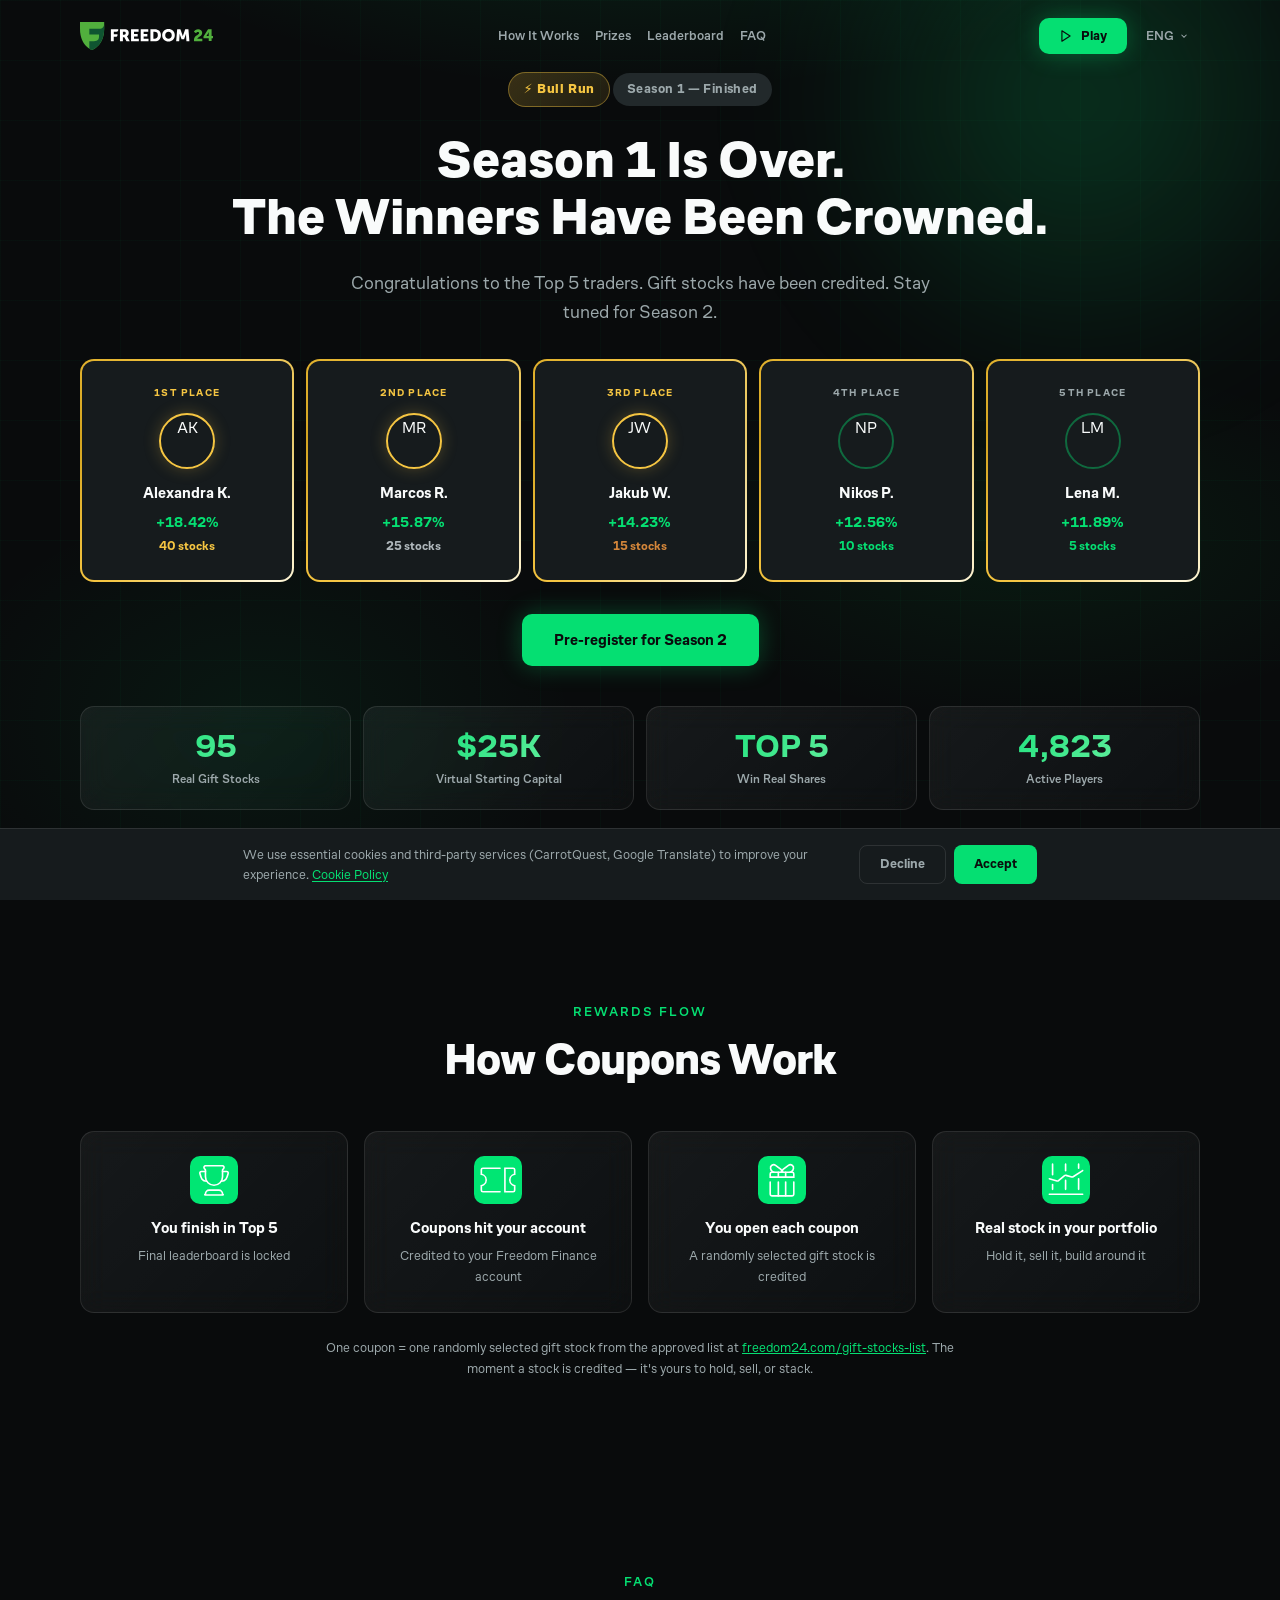
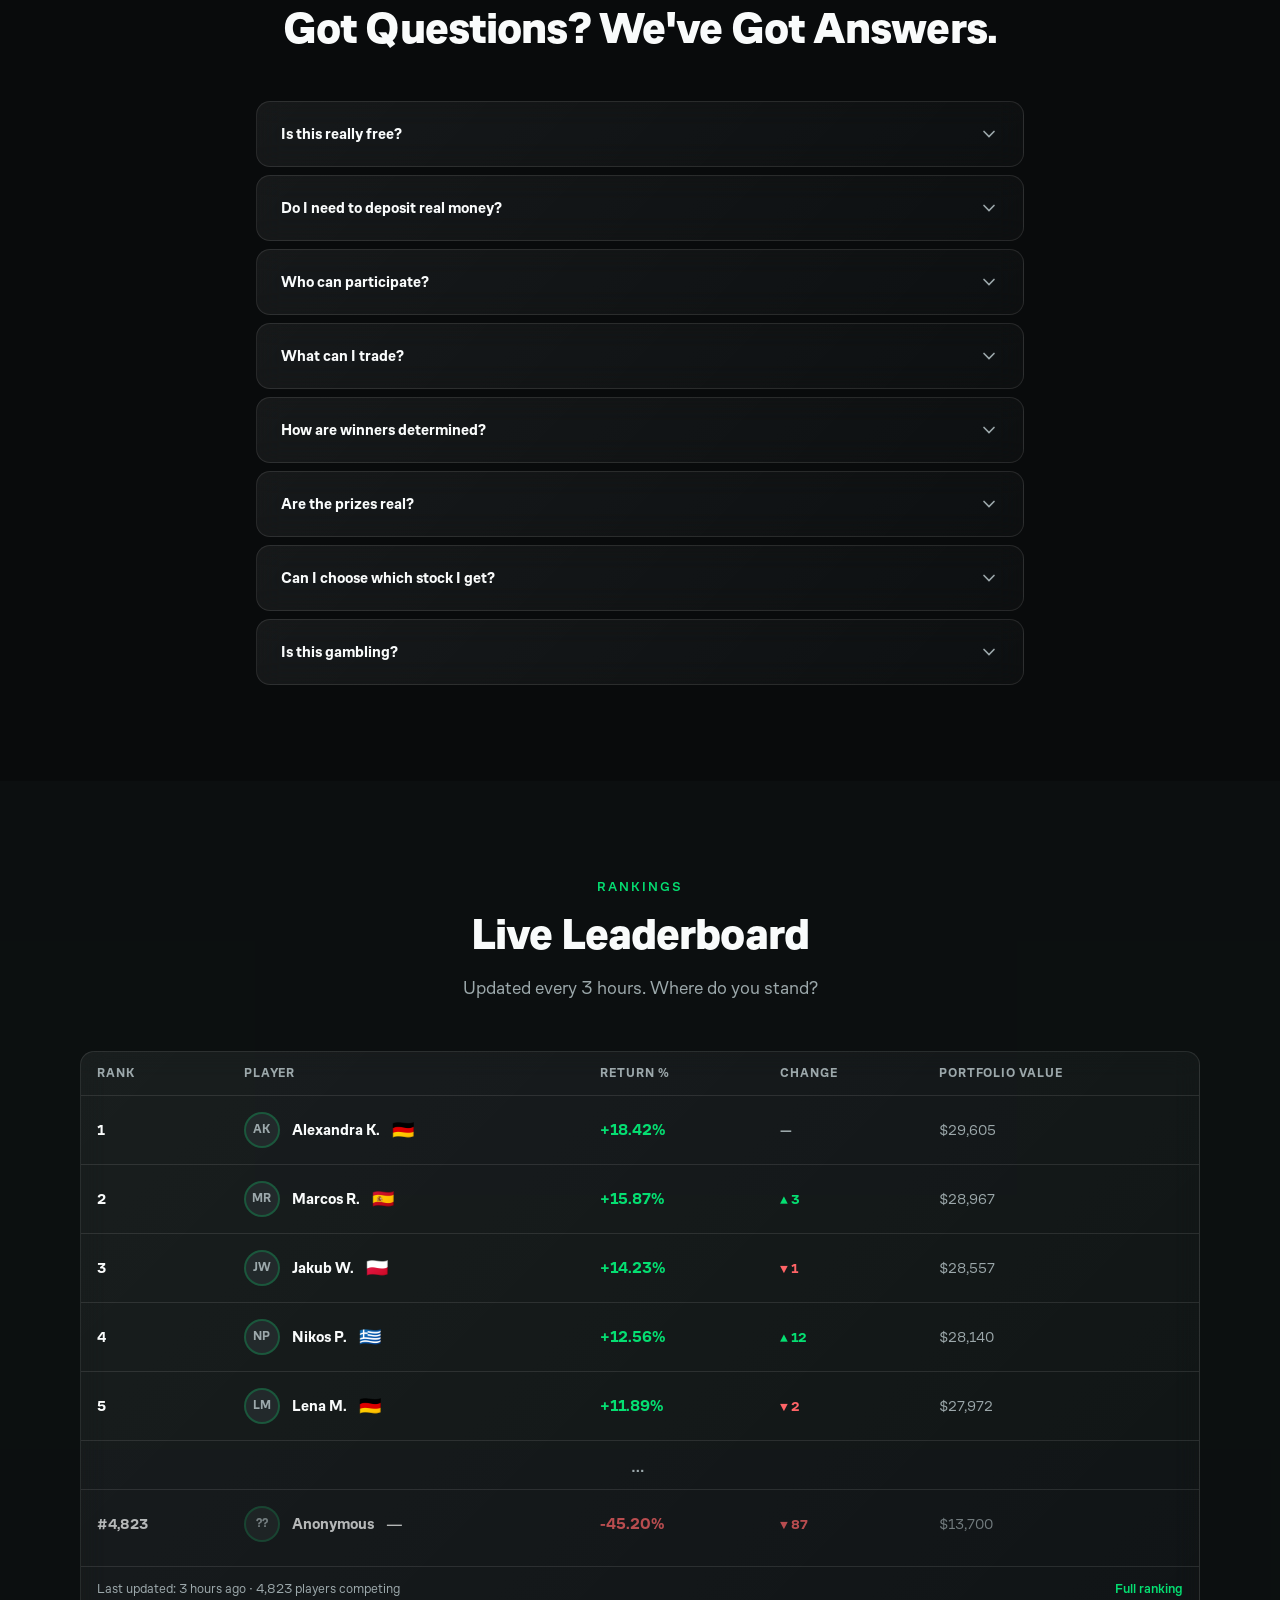
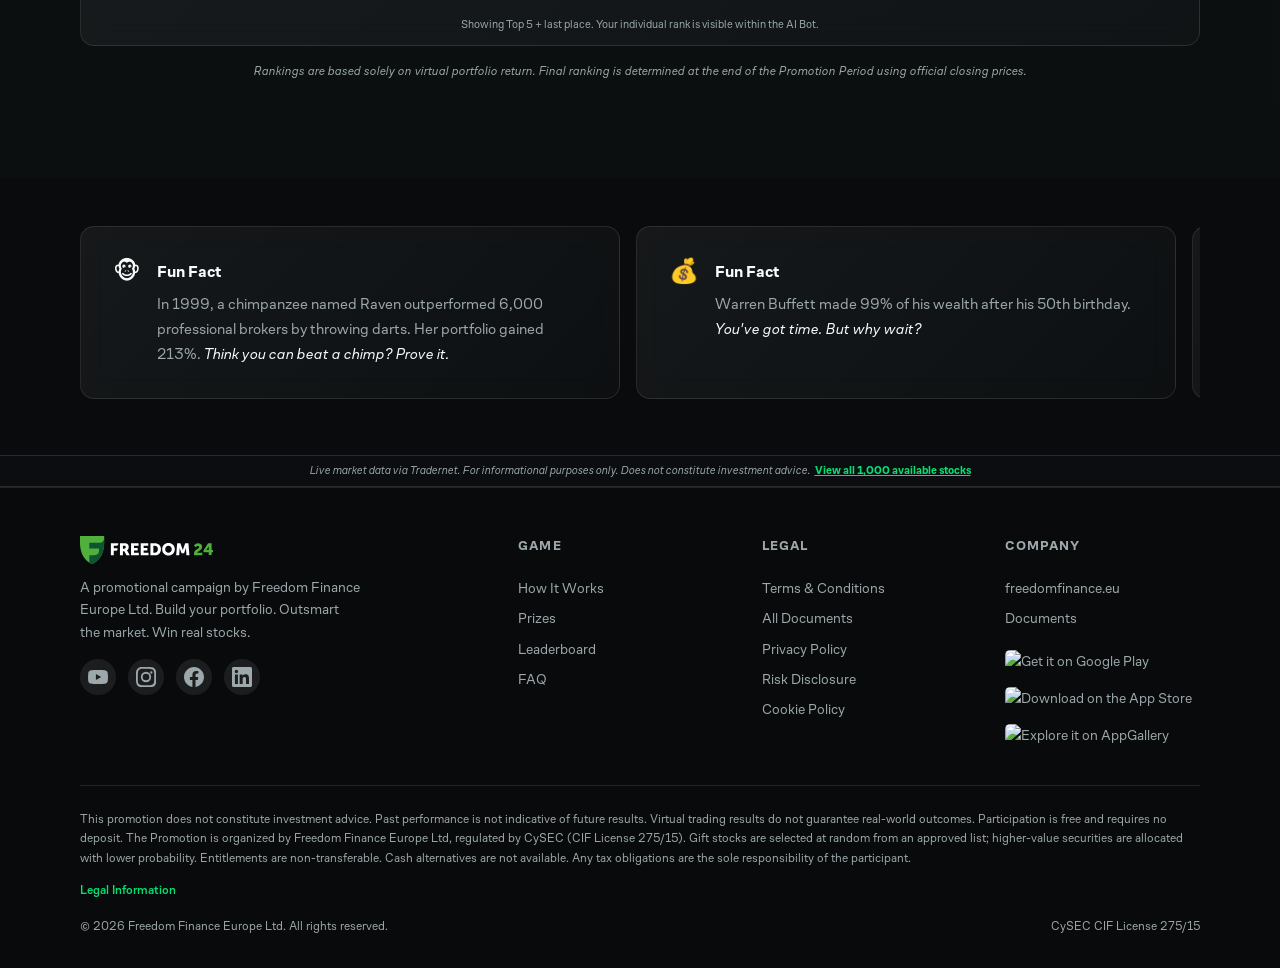
==== commit 4a536270: "Apply CoFoSans brand typeface and remove decorative arrows - Self-host CoFoSans (BrandBook) via @fon" ====
--- a/index.html
+++ b/index.html
@@ -33,11 +33,11 @@
 <link rel="apple-touch-icon" href="freedom_ai_transparent_320.png">
 <link rel="manifest" href="manifest.json">
 
-<!-- Fonts -->
-<link rel="preconnect" href="https://fonts.googleapis.com">
-<link rel="preconnect" href="https://fonts.gstatic.com" crossorigin>
+<!-- Fonts (CoFoSans — locally hosted, see app/styles.bundle.css @font-face) -->
 <link rel="dns-prefetch" href="https://lottie.host">
-<link href="https://fonts.googleapis.com/css2?family=Inter:wght@400;500;600;700;800;900&family=Outfit:wght@500;600;700;800;900&family=JetBrains+Mono:wght@400;500;600&display=swap" rel="stylesheet">
+<link rel="preload" href="fonts/CoFoSans-Regular-Trial.otf" as="font" type="font/otf" crossorigin>
+<link rel="preload" href="fonts/CoFoSans-Bold-Trial.otf" as="font" type="font/otf" crossorigin>
+<link rel="preload" href="fonts/CoFoSans-Black-Trial.otf" as="font" type="font/otf" crossorigin>
 
 <!-- Styles (bundled: 1 request instead of 30+ @import waterfall) -->
 <link rel="stylesheet" href="app/styles.bundle.css">
@@ -180,7 +180,7 @@
   <a href="#leaderboard" onclick="closeMobileMenu()" class="nav-leaderboard">Leaderboard</a>
   <a href="#faq" onclick="closeMobileMenu()">FAQ</a>
   <a href="https://freedom24.com/apps/?utm_campaign=product_rostix&utm_source=ai_game_site&utm_medium=web&utm_content=mobile_nav" target="_blank" rel="noopener" onclick="closeMobileMenu()" class="btn btn-secondary">Get the App</a>
-  <a href="https://tap.freedom24.com/to/chat/ai?text=play&utm_source=ai_game_site&utm_medium=web&utm_campaign=portfolio_battle_s1&utm_content=mobile_nav" target="_blank" rel="noopener" onclick="closeMobileMenu()" class="btn btn-primary" style="margin-top: 0.5rem;">Play &rarr;</a>
+  <a href="https://tap.freedom24.com/to/chat/ai?text=play&utm_source=ai_game_site&utm_medium=web&utm_campaign=portfolio_battle_s1&utm_content=mobile_nav" target="_blank" rel="noopener" onclick="closeMobileMenu()" class="btn btn-primary" style="margin-top: 0.5rem;">Play</a>
 </nav>
 
 <main>
@@ -221,8 +221,8 @@
         <p class="hero-description" data-i18n-ru="hero-desc-new">Build your portfolio. Outsmart the market. Win real stocks deposited to your Freedom&nbsp;Finance account. No deposits. No fees. Just your strategy vs. real market data.</p>
 
         <div class="hero-ctas">
-          <a href="https://tap.freedom24.com/to/chat/ai?text=play&utm_source=ai_game_site&utm_medium=web&utm_campaign=portfolio_battle_s1&utm_content=hero" target="_blank" rel="noopener" class="btn btn-primary" data-i18n-ru="hero-cta-join">Join the Battle &rarr;</a>
-          <a href="#how-it-works" class="btn btn-secondary" data-i18n-ru="hero-cta-howitworks">How It Works &darr;</a>
+          <a href="https://tap.freedom24.com/to/chat/ai?text=play&utm_source=ai_game_site&utm_medium=web&utm_campaign=portfolio_battle_s1&utm_content=hero" target="_blank" rel="noopener" class="btn btn-primary" data-i18n-ru="hero-cta-join">Join the Battle</a>
+          <a href="#how-it-works" class="btn btn-secondary" data-i18n-ru="hero-cta-howitworks">How It Works</a>
         </div>
 
         <p class="hero-note" data-i18n-ru="hero-note-new">No deposit required. No fees. The earlier you join, the more time you have to climb the leaderboard.</p>
@@ -255,8 +255,8 @@
         <p class="hero-description" data-i18n-ru="hero-desc-live">The leaderboard updates every 3 hours. Check your rank, adjust your strategy, climb to the top. Only 5 spots get rewarded &mdash; and the clock is ticking.</p>
 
         <div class="hero-ctas">
-          <a href="https://tap.freedom24.com/to/chat/ai?text=play&utm_source=ai_game_site&utm_medium=web&utm_campaign=portfolio_battle_s1&utm_content=hero_live" target="_blank" rel="noopener" class="btn btn-primary" data-i18n-ru="hero-cta-play">Play Now &rarr;</a>
-          <a href="#how-it-works" class="btn btn-secondary" data-i18n-ru="hero-cta-howitworks">How It Works &darr;</a>
+          <a href="https://tap.freedom24.com/to/chat/ai?text=play&utm_source=ai_game_site&utm_medium=web&utm_campaign=portfolio_battle_s1&utm_content=hero_live" target="_blank" rel="noopener" class="btn btn-primary" data-i18n-ru="hero-cta-play">Play Now</a>
+          <a href="#how-it-works" class="btn btn-secondary" data-i18n-ru="hero-cta-howitworks">How It Works</a>
         </div>
       </div>
 
@@ -308,7 +308,7 @@
         </table>
         <div class="lb-meta">
           <span>Updated 3h ago</span>
-          <a href="https://tap.freedom24.com/to/chat/ai?text=/leaderboard&utm_source=ai_game_site&utm_medium=web&utm_campaign=portfolio_battle_s1&utm_content=hero_leaderboard" target="_blank" rel="noopener" style="color:var(--primary); font-weight:500; text-decoration:none;">Full ranking &rarr;</a>
+          <a href="https://tap.freedom24.com/to/chat/ai?text=/leaderboard&utm_source=ai_game_site&utm_medium=web&utm_campaign=portfolio_battle_s1&utm_content=hero_leaderboard" target="_blank" rel="noopener" style="color:var(--primary); font-weight:500; text-decoration:none;">Full ranking</a>
         </div>
       </div>
     </div>
@@ -362,7 +362,7 @@
       </div>
 
       <div class="hero-ctas" style="justify-content:center;">
-        <a href="https://tap.freedom24.com/to/chat/ai?text=play&utm_source=ai_game_site&utm_medium=web&utm_campaign=portfolio_battle_s2&utm_content=hero_closed" target="_blank" rel="noopener" class="btn btn-primary">Pre-register for Season 2 &rarr;</a>
+        <a href="https://tap.freedom24.com/to/chat/ai?text=play&utm_source=ai_game_site&utm_medium=web&utm_campaign=portfolio_battle_s2&utm_content=hero_closed" target="_blank" rel="noopener" class="btn btn-primary">Pre-register for Season 2</a>
       </div>
     </div>
 
@@ -391,7 +391,7 @@
 <!-- ==================== LIVE TICKERS STRIP ==================== -->
 <div class="tickers-strip notranslate" translate="no">
   <div class="tickers-track" id="tickersTrack"></div>
-  <div class="tickers-disclaimer" data-i18n-ru="ticker-disclaimer-text">Live market data via Tradernet. For informational purposes only. Does not constitute investment advice. &nbsp;<a href="javascript:void(0)" onclick="openTickersModal()" style="color:var(--primary); font-weight:600; font-style:normal; text-decoration:underline; cursor:pointer;" data-i18n-ru="ticker-disclaimer-link">View all 1,000 available stocks &rarr;</a></div>
+  <div class="tickers-disclaimer" data-i18n-ru="ticker-disclaimer-text">Live market data via Tradernet. For informational purposes only. Does not constitute investment advice. &nbsp;<a href="javascript:void(0)" onclick="openTickersModal()" style="color:var(--primary); font-weight:600; font-style:normal; text-decoration:underline; cursor:pointer;" data-i18n-ru="ticker-disclaimer-link">View all 1,000 available stocks</a></div>
 </div>
 
 <!-- ==================== BENEFITS ==================== -->
@@ -595,19 +595,16 @@
         <div class="coupon-icon"><img src="img/icon-trophy.svg" alt="" width="48" height="48"></div>
         <div class="coupon-title" data-i18n-ru="reward-step-1">You finish in Top 5</div>
         <div class="coupon-text" data-i18n-ru="reward-step-1-sub">Final leaderboard is locked</div>
-        <span class="coupon-arrow">&rarr;</span>
       </div>
       <div class="coupon-step glass animate-in">
         <div class="coupon-icon"><img src="img/icon-coupon.svg" alt="" width="48" height="48"></div>
         <div class="coupon-title" data-i18n-ru="reward-step-2">Coupons hit your account</div>
         <div class="coupon-text" data-i18n-ru="reward-step-2-sub">Credited to your Freedom Finance account</div>
-        <span class="coupon-arrow">&rarr;</span>
       </div>
       <div class="coupon-step glass animate-in">
         <div class="coupon-icon"><img src="img/icon-gift.svg" alt="" width="48" height="48"></div>
         <div class="coupon-title" data-i18n-ru="reward-step-3">You open each coupon</div>
         <div class="coupon-text" data-i18n-ru="reward-step-3-sub">A randomly selected gift stock is credited</div>
-        <span class="coupon-arrow">&rarr;</span>
       </div>
       <div class="coupon-step glass animate-in">
         <div class="coupon-icon"><img src="img/icon-chart-trend.svg" alt="" width="48" height="48"></div>
@@ -730,7 +727,7 @@
       </table>
       <div class="lb-meta">
         <span>Last updated: 3 hours ago &middot; 4,823 players competing</span>
-        <a href="https://tap.freedom24.com/to/chat/ai?text=/leaderboard&utm_source=ai_game_site&utm_medium=web&utm_campaign=portfolio_battle_s1&utm_content=leaderboard_full" target="_blank" rel="noopener" style="color:var(--primary); font-weight:500; text-decoration:none;">Full ranking &rarr;</a>
+        <a href="https://tap.freedom24.com/to/chat/ai?text=/leaderboard&utm_source=ai_game_site&utm_medium=web&utm_campaign=portfolio_battle_s1&utm_content=leaderboard_full" target="_blank" rel="noopener" style="color:var(--primary); font-weight:500; text-decoration:none;">Full ranking</a>
       </div>
       <div style="text-align:center; padding:0.25rem 1rem 0.75rem; font-size:0.6875rem; color:var(--muted-fg);">
         Showing Top 5 + last place. Your individual rank is visible within the AI Bot.
@@ -751,7 +748,7 @@
       <div class="qr-content">
         <h3>Scan. Play. Win.</h3>
         <p>One scan opens the AI chat and launches the game instantly.</p>
-        <a href="https://tap.freedom24.com/to/chat/ai?text=play&utm_source=ai_game_site&utm_medium=web&utm_campaign=portfolio_battle_s1&utm_content=qr_block" target="_blank" rel="noopener">Or tap here on mobile &rarr;</a>
+        <a href="https://tap.freedom24.com/to/chat/ai?text=play&utm_source=ai_game_site&utm_medium=web&utm_campaign=portfolio_battle_s1&utm_content=qr_block" target="_blank" rel="noopener">Or tap here on mobile</a>
       </div>
       <div class="qr-code" style="background:white; padding:8px; border-radius:var(--radius);">
         <img src="qr-code (1).svg" alt="QR code — scan to play" width="144" height="144" style="display:block;" />
@@ -764,7 +761,7 @@
         <span class="cp-label">creative placeholder</span>
         <span class="cp-desc">App download / game launch banner</span>
       </div>
-      <a href="https://tap.freedom24.com/to/chat/ai?text=play&utm_source=ai_game_site&utm_medium=web&utm_campaign=portfolio_battle_s1&utm_content=mobile_play" target="_blank" rel="noopener" class="btn btn-primary" style="margin-top:1.25rem;">Play &rarr;</a>
+      <a href="https://tap.freedom24.com/to/chat/ai?text=play&utm_source=ai_game_site&utm_medium=web&utm_campaign=portfolio_battle_s1&utm_content=mobile_play" target="_blank" rel="noopener" class="btn btn-primary" style="margin-top:1.25rem;">Play</a>
     </div>
   </div>
 </section>
@@ -773,7 +770,7 @@
 <div class="fomo-banner">
   <div class="container">
     <p class="fomo-text">&#128293; <strong>95 real stocks</strong> for just <strong>5 traders</strong>. Thousands are competing. The 1st place alone takes home 40 stocks. Every day you sit out, someone else climbs closer to your prize.</p>
-    <a href="https://tap.freedom24.com/to/chat/ai?text=play&utm_source=ai_game_site&utm_medium=web&utm_campaign=portfolio_battle_s1&utm_content=fomo" target="_blank" rel="noopener" class="btn btn-primary">Play &rarr;</a>
+    <a href="https://tap.freedom24.com/to/chat/ai?text=play&utm_source=ai_game_site&utm_medium=web&utm_campaign=portfolio_battle_s1&utm_content=fomo" target="_blank" rel="noopener" class="btn btn-primary">Play</a>
   </div>
 </div>
 
@@ -869,7 +866,7 @@
     <div class="animate-in">
       <h2 class="section-title" data-i18n-ru="final-cta-title">95 Stocks. 5 Winners. You?</h2>
       <p class="final-cta-desc" data-i18n-ru="final-cta-subtitle">While you're reading this, someone in Warsaw just went long on Tesla and someone in Athens just shorted a meme stock. 40 real stocks go to the #1 player. The market doesn't wait. Neither should you.</p>
-      <a href="https://tap.freedom24.com/to/chat/ai?text=play&utm_source=ai_game_site&utm_medium=web&utm_campaign=portfolio_battle_s1&utm_content=final_cta" target="_blank" rel="noopener" class="btn btn-primary" data-i18n-ru="final-cta-play">Play &rarr;</a>
+      <a href="https://tap.freedom24.com/to/chat/ai?text=play&utm_source=ai_game_site&utm_medium=web&utm_campaign=portfolio_battle_s1&utm_content=final_cta" target="_blank" rel="noopener" class="btn btn-primary" data-i18n-ru="final-cta-play">Play</a>
       <p class="final-cta-subtext" data-i18n-ru="final-cta-subtext">Free &middot; No deposit &middot; 95 real stocks at stake &middot; Takes 60 seconds</p>
     </div>
   </div>
@@ -970,7 +967,7 @@
 
 <!-- ==================== MOBILE STICKY CTA ==================== -->
 <div class="sticky-cta" id="stickyCta">
-  <a href="https://tap.freedom24.com/to/chat/ai?text=play&utm_source=ai_game_site&utm_medium=web&utm_campaign=portfolio_battle_s1&utm_content=sticky" target="_blank" rel="noopener" class="btn btn-primary" style="width:100%">Play &rarr;</a>
+  <a href="https://tap.freedom24.com/to/chat/ai?text=play&utm_source=ai_game_site&utm_medium=web&utm_campaign=portfolio_battle_s1&utm_content=sticky" target="_blank" rel="noopener" class="btn btn-primary" style="width:100%">Play</a>
 </div>
 
 <!-- ==================== TERMS MODAL ==================== -->
@@ -1153,7 +1150,7 @@
 <!-- Google Translate -->
 <div id="google_translate_element"></div>
 <!-- Translation overrides MUST load before Google Translate -->
-<script src="features/translation-overrides/translation-overrides.js"></script>
+<script src="features/translation-overrides/translation-overrides.js?v=2"></script>
 <script src="https://translate.google.com/translate_a/element.js?cb=googleTranslateElementInit" async></script>
 </body>
 </html>
--- a/app/styles.bundle.css
+++ b/app/styles.bundle.css
@@ -1,12 +1,12 @@
 /* Auto-generated CSS bundle — do not edit manually */
-/* Built: 2026-06-05T00:53:08Z */
+/* Built: 2026-06-05T00:55:07Z */
 
 /* === reset.css === */
 /* ======== RESET & BASE ======== */
 *, *::before, *::after { box-sizing: border-box; margin: 0; padding: 0; }
 html { scroll-behavior: smooth; -webkit-text-size-adjust: 100%; overflow-x: hidden; }
 body {
-  font-family: 'Inter', -apple-system, BlinkMacSystemFont, 'Segoe UI', system-ui, sans-serif;
+  font-family: 'CoFoSans', -apple-system, BlinkMacSystemFont, 'Segoe UI', system-ui, sans-serif;
   background: #090b0c;
   color: #f9fbfb;
   line-height: 1.6;
@@ -71,8 +71,22 @@
 }
 
 /* === typography.css === */
-.font-mono { font-family: 'JetBrains Mono', 'Fira Code', ui-monospace, monospace; }
-.font-display { font-family: 'Outfit', 'Inter', system-ui, sans-serif; font-weight: 800; }
+@font-face { font-family: 'CoFoSans'; src: url('../fonts/CoFoSans-Hairline-Trial.otf') format('opentype'); font-weight: 100; font-style: normal; font-display: swap; }
+@font-face { font-family: 'CoFoSans'; src: url('../fonts/CoFoSans-HairlineItalic-Trial.otf') format('opentype'); font-weight: 100; font-style: italic; font-display: swap; }
+@font-face { font-family: 'CoFoSans'; src: url('../fonts/CoFoSans-Thin-Trial.otf') format('opentype'); font-weight: 200; font-style: normal; font-display: swap; }
+@font-face { font-family: 'CoFoSans'; src: url('../fonts/CoFoSans-ThinItalic-Trial.otf') format('opentype'); font-weight: 200; font-style: italic; font-display: swap; }
+@font-face { font-family: 'CoFoSans'; src: url('../fonts/CoFoSans-Light-Trial.otf') format('opentype'); font-weight: 300; font-style: normal; font-display: swap; }
+@font-face { font-family: 'CoFoSans'; src: url('../fonts/CoFoSans-LightItalic-Trial.otf') format('opentype'); font-weight: 300; font-style: italic; font-display: swap; }
+@font-face { font-family: 'CoFoSans'; src: url('../fonts/CoFoSans-Regular-Trial.otf') format('opentype'); font-weight: 400; font-style: normal; font-display: swap; }
+@font-face { font-family: 'CoFoSans'; src: url('../fonts/CoFoSans-Italic-Trial.otf') format('opentype'); font-weight: 400; font-style: italic; font-display: swap; }
+@font-face { font-family: 'CoFoSans'; src: url('../fonts/CoFoSans-Medium-Trial.otf') format('opentype'); font-weight: 500; font-style: normal; font-display: swap; }
+@font-face { font-family: 'CoFoSans'; src: url('../fonts/CoFoSans-MediumItalic-Trial.otf') format('opentype'); font-weight: 500; font-style: italic; font-display: swap; }
+@font-face { font-family: 'CoFoSans'; src: url('../fonts/CoFoSans-Bold-Trial.otf') format('opentype'); font-weight: 700; font-style: normal; font-display: swap; }
+@font-face { font-family: 'CoFoSans'; src: url('../fonts/CoFoSans-BoldItalic-Trial.otf') format('opentype'); font-weight: 700; font-style: italic; font-display: swap; }
+@font-face { font-family: 'CoFoSans'; src: url('../fonts/CoFoSans-Black-Trial.otf') format('opentype'); font-weight: 900; font-style: normal; font-display: swap; }
+@font-face { font-family: 'CoFoSans'; src: url('../fonts/CoFoSans-BlackItalic-Trial.otf') format('opentype'); font-weight: 900; font-style: italic; font-display: swap; }
+.font-mono { font-family: 'CoFoSans', ui-monospace, monospace; font-variant-numeric: tabular-nums; }
+.font-display { font-family: 'CoFoSans', system-ui, sans-serif; font-weight: 800; }
 
 /* === layout.css === */
 /* ======== LAYOUT ======== */
@@ -253,7 +267,7 @@
 /* === section-headers.css === */
 /* ======== SECTION HEADERS ======== */
 .section-eyebrow {
-  font-family: 'JetBrains Mono', monospace;
+  font-family: 'CoFoSans', monospace;
   font-size: 0.8125rem;
   font-weight: 500;
   letter-spacing: 0.15em;
@@ -262,7 +276,7 @@
   margin-bottom: 0.75rem;
 }
 .section-title {
-  font-family: 'Outfit', 'Inter', system-ui, sans-serif;
+  font-family: 'CoFoSans', system-ui, sans-serif;
   font-size: clamp(1.75rem, 4vw, 2.75rem);
   font-weight: 800;
   line-height: 1.1;
@@ -377,7 +391,7 @@
   text-align: center;
 }
 .creative-placeholder .cp-label {
-  font-family: 'JetBrains Mono', monospace;
+  font-family: 'CoFoSans', monospace;
   font-size: 0.6875rem;
   color: color-mix(in srgb, var(--primary) 50%, transparent);
   letter-spacing: 0.1em;
@@ -393,7 +407,7 @@
   .creative-placeholder { display: none; }
 }
 .creative-placeholder .cp-size {
-  font-family: 'JetBrains Mono', monospace;
+  font-family: 'CoFoSans', monospace;
   font-size: 0.625rem;
   color: var(--muted-fg);
   margin-top: 0.375rem;
@@ -512,8 +526,8 @@
   flex-shrink: 0;
 }
 .ticker-symbol { font-weight: 600; color: var(--fg); }
-.ticker-price { font-family: 'JetBrains Mono', monospace; font-size: 0.8125rem; }
-.ticker-change { font-family: 'JetBrains Mono', monospace; font-size: 0.8125rem; font-weight: 500; }
+.ticker-price { font-family: 'CoFoSans', monospace; font-size: 0.8125rem; font-variant-numeric: tabular-nums; }
+.ticker-change { font-family: 'CoFoSans', monospace; font-size: 0.8125rem; font-weight: 500; font-variant-numeric: tabular-nums; }
 .ticker-change.up { color: var(--positive); }
 .ticker-change.down { color: var(--negative); }
 
@@ -523,7 +537,7 @@
   text-align: center;
 }
 .stat-value {
-  font-family: 'JetBrains Mono', monospace;
+  font-family: 'CoFoSans', monospace;
   font-size: clamp(1.5rem, 3vw, 2rem);
   font-weight: 700;
   background: linear-gradient(135deg, var(--primary), #7bf1a8);
@@ -568,7 +582,7 @@
   text-align: center;
 }
 .countdown-value {
-  font-family: 'JetBrains Mono', monospace;
+  font-family: 'CoFoSans', monospace;
   font-size: clamp(1.75rem, 4vw, 2.5rem);
   font-weight: 700;
   color: var(--fg);
@@ -853,7 +867,7 @@
   backdrop-filter: blur(12px);
   border: 1px solid rgba(255,255,255,0.1);
   border-radius: 100px;
-  font-family: 'JetBrains Mono', monospace;
+  font-family: 'CoFoSans', monospace;
   font-size: 0.75rem;
   color: #aaa;
   box-shadow: 0 8px 32px rgba(0,0,0,0.4);
@@ -1031,7 +1045,6 @@
   justify-content: space-between;
   height: 100%;
   flex-wrap: nowrap;
-  overflow: hidden;
 }
 .header-logo {
   display: flex;
@@ -1333,7 +1346,7 @@
   overflow: hidden;
 }
 .closed-winner-place {
-  font-family: 'JetBrains Mono', monospace;
+  font-family: 'CoFoSans', monospace;
   font-size: 0.625rem;
   font-weight: 600;
   letter-spacing: 0.12em;
@@ -1499,7 +1512,7 @@
   .timeline-step { min-height: 420px; }
 }
 .step-number {
-  font-family: 'JetBrains Mono', monospace;
+  font-family: 'CoFoSans', monospace;
   font-size: 0.75rem;
   font-weight: 600;
   color: var(--primary);
@@ -1536,7 +1549,7 @@
 .step-creative span {
   font-size: 0.6875rem;
   color: var(--muted-fg);
-  font-family: 'JetBrains Mono', monospace;
+  font-family: 'CoFoSans', monospace;
   letter-spacing: 0.05em;
 }
 .step-cta {
@@ -1594,7 +1607,7 @@
   position: relative;
 }
 .prize-pool-number {
-  font-family: 'Outfit', 'Inter', system-ui, sans-serif;
+  font-family: 'CoFoSans', system-ui, sans-serif;
   font-size: clamp(5rem, 12vw, 9rem);
   font-weight: 900;
   line-height: 1;
@@ -1634,7 +1647,7 @@
   display: flex;
   align-items: center;
   justify-content: center;
-  font-family: 'JetBrains Mono', monospace;
+  font-family: 'CoFoSans', monospace;
   font-size: 0.8125rem;
   font-weight: 700;
   color: #000;
@@ -1743,7 +1756,7 @@
   margin-bottom: 0.75rem;
 }
 .prize-coupons {
-  font-family: 'JetBrains Mono', monospace;
+  font-family: 'CoFoSans', monospace;
   font-size: 1.75rem;
   font-weight: 700;
   color: var(--primary);
@@ -1780,7 +1793,7 @@
 .prize-card.bronze .prize-proportion-fill { background: var(--bronze); }
 .prize-card .prize-proportion-fill { background: var(--primary); }
 .prize-pct {
-  font-family: 'JetBrains Mono', monospace;
+  font-family: 'CoFoSans', monospace;
   font-size: 0.6875rem;
   color: var(--muted-fg);
   margin-top: 0.375rem;
@@ -1845,19 +1858,6 @@
   font-size: 0.8125rem;
   color: var(--muted-fg);
 }
-.coupon-arrow {
-  display: none;
-  position: absolute;
-  right: -0.75rem;
-  top: 50%;
-  transform: translateY(-50%);
-  color: color-mix(in srgb, var(--primary) 40%, transparent);
-  font-size: 1.25rem;
-}
-@media (min-width: 768px) {
-  .coupon-arrow { display: block; }
-  .coupon-step:last-child .coupon-arrow { display: none; }
-}
 .coupons-note {
   text-align: center;
   font-size: 0.8125rem;
@@ -1923,7 +1923,7 @@
 }
 .leaderboard-table tr:last-child td { border-bottom: none; }
 .lb-rank {
-  font-family: 'JetBrains Mono', monospace;
+  font-family: 'CoFoSans', monospace;
   font-weight: 600;
   font-size: 0.875rem;
   display: inline-flex;
@@ -1932,13 +1932,13 @@
 }
 
 .lb-return {
-  font-family: 'JetBrains Mono', monospace;
+  font-family: 'CoFoSans', monospace;
   font-weight: 600;
 }
 .lb-return.positive { color: var(--positive); }
 .lb-return.negative { color: var(--negative); }
 .lb-change {
-  font-family: 'JetBrains Mono', monospace;
+  font-family: 'CoFoSans', monospace;
   font-weight: 600;
   font-size: 0.8125rem;
   white-space: nowrap;
@@ -1947,7 +1947,7 @@
 .lb-change.down { color: var(--negative); }
 .lb-change.same { color: var(--muted-fg); }
 .lb-value {
-  font-family: 'JetBrains Mono', monospace;
+  font-family: 'CoFoSans', monospace;
   font-size: 0.875rem;
   color: var(--muted-fg);
 }
@@ -2055,7 +2055,7 @@
   justify-content: center;
   font-size: 0.6875rem;
   color: var(--muted-fg);
-  font-family: 'JetBrains Mono', monospace;
+  font-family: 'CoFoSans', monospace;
 }
 
 /* Mobile tap-to-play — hidden, sticky CTA handles this */
@@ -2245,14 +2245,6 @@
   gap: 0.375rem;
 }
 .footer-legal-details summary::-webkit-details-marker { display: none; }
-.footer-legal-details summary::after {
-  content: '↓';
-  font-size: 0.625rem;
-  transition: transform 0.3s;
-}
-.footer-legal-details[open] summary::after {
-  transform: rotate(180deg);
-}
 .footer-legal-details summary:hover {
   opacity: 0.8;
 }
